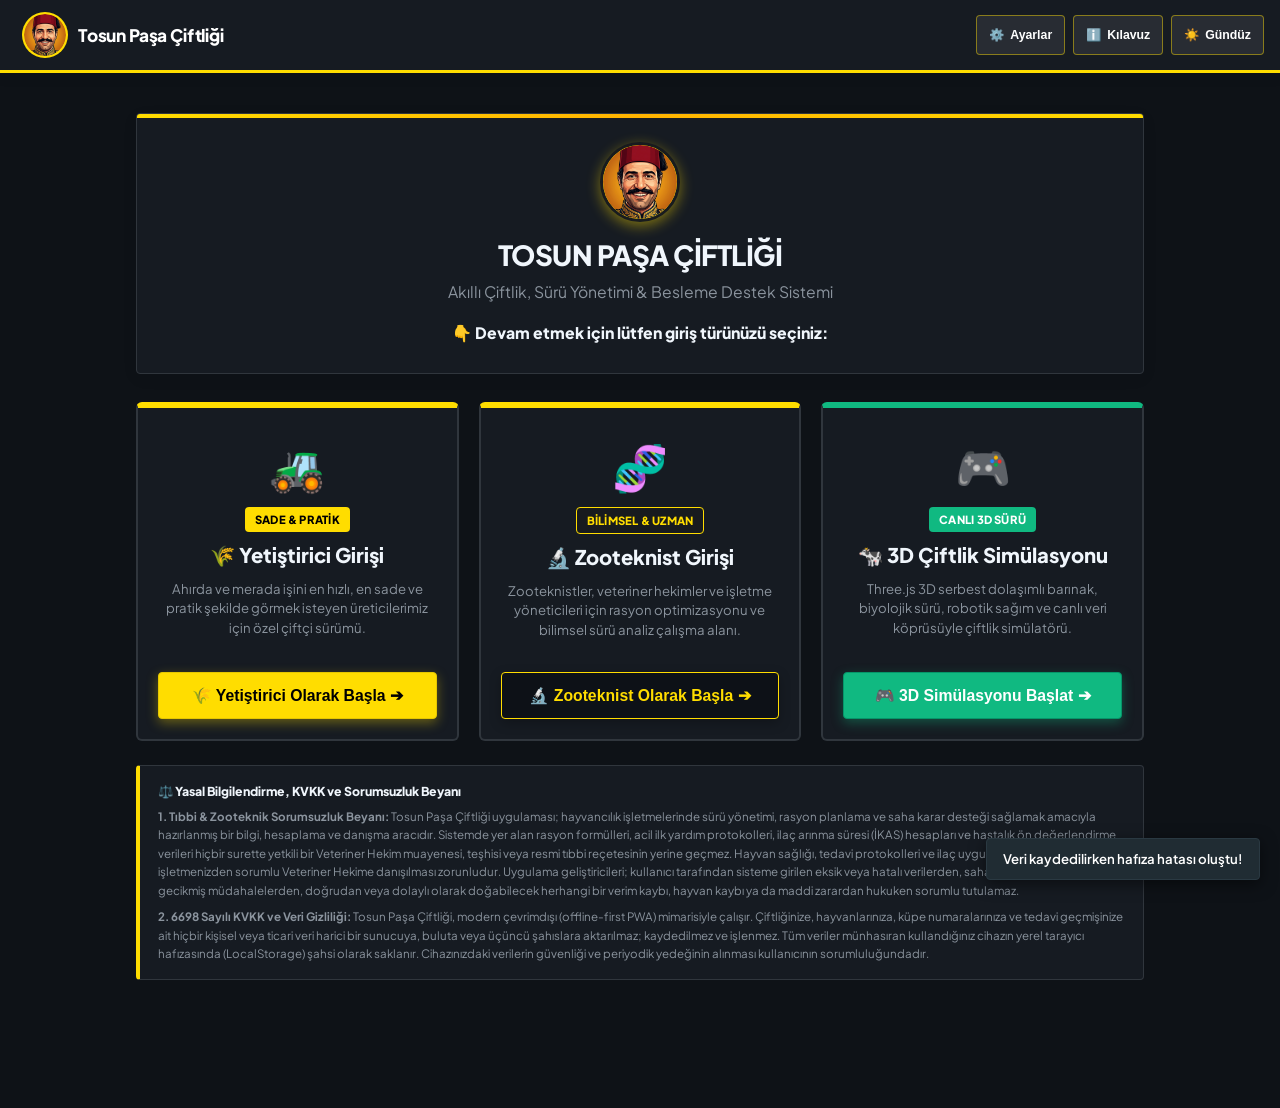
==== index.html @ 9b0f4bf1 "feat(sim3d): update 3d bundle with right-click pan and cow behavior card (v2.3.4)" ====
<!DOCTYPE html>
<html lang="tr">
<head>
  <meta charset="UTF-8">
  <meta name="viewport" content="width=device-width, initial-scale=1.0, maximum-scale=1.0, user-scalable=no, viewport-fit=cover">
  <meta name="theme-color" content="#161b22">
  <meta name="mobile-web-app-capable" content="yes">
  <meta name="apple-mobile-web-app-capable" content="yes">
  <meta name="apple-mobile-web-app-status-bar-style" content="black-translucent">
  <meta name="apple-mobile-web-app-title" content="Tosun Paşa">
  <meta name="application-name" content="Tosun Paşa Çiftliği">
  <meta name="description" content="Tosun Paşa Çiftliği: Bütünleşik Çiftlik & Hayvancılık Yönetim Sistemi - Çevrimdışı Öncelikli PWA">
  
  <title>Tosun Paşa Çiftliği | Bütünleşik Hayvancılık Portalı</title>

  <!-- PWA Web App Manifest -->
  <link rel="manifest" href="manifest.json">
  <link rel="icon" type="image/png" href="icon-192.png">
  <link rel="shortcut icon" href="favicon.png">
  <link rel="apple-touch-icon" href="icon-192.png">

  <!-- Google Fonts & App Styles -->
  <link rel="preconnect" href="https://fonts.googleapis.com">
  <link rel="preconnect" href="https://fonts.gstatic.com" crossorigin>
  <link href="https://fonts.googleapis.com/css2?family=Plus+Jakarta+Sans:wght@400;500;600;700;800&display=swap" rel="stylesheet">
  <link rel="stylesheet" href="styles.css?v=2.3.4">
</head>
<body class="dark-mode">

  <!-- App Header -->
  <header class="app-header">
    <div class="header-brand" onclick="goToHome()" role="button" tabindex="0" title="Ana Sayfa (Giriş Portalı) - Tıklayarak Ana Sayfaya Dönün" aria-label="Tosun Paşa Çiftliği - Ana Sayfaya Dön" onkeydown="if(event.key==='Enter'||event.key===' ') goToHome()">
      <div class="header-avatar">
        <img src="tosun-pasa-logo.png" alt="Tosun Paşa Logosu" width="38" height="38" loading="lazy" decoding="async">
      </div>
      <div class="header-titles">
        <h1>Tosun Paşa Çiftliği</h1>
      </div>
    </div>

    <div class="header-actions">
      <!-- Current Active Role Indicator -->
      <div id="header-role-indicator" style="display: none; align-items: center; gap: 6px;">
        <span id="role-pill-badge" class="badge" style="background: var(--primary); color: #000000; font-weight: 800; padding: 4px 8px; font-size: 0.78rem; border-radius: 4px;">
          🔬 Zooteknist
        </span>
      </div>

      <!-- Ayarlar Dropdown Menüsü (Tazele, Veri Merkezi, Yükle) -->
      <div class="settings-dropdown-wrap">
        <button type="button" id="btn-settings-toggle" class="btn-header" onclick="toggleSettingsMenu(event)" title="Ayarlar ve Araçlar Menüsü" aria-haspopup="true" aria-expanded="false">
          ⚙️ <span class="btn-label">Ayarlar</span>
        </button>
        <div id="settings-dropdown-menu" class="settings-dropdown-menu" style="display: none;">
          <div class="settings-dropdown-header">⚙️ Sistem & Veri Araçları</div>
          <button type="button" class="settings-item" onclick="forceAppUpdate(); closeSettingsMenu();" title="Yeni Sürümü Yükle ve Önbelleği Temizle">
            <span class="settings-item-icon">🔄</span>
            <div class="settings-item-text">
              <div class="settings-item-title">Sürümü Tazele</div>
              <div class="settings-item-desc">Önbelleği temizler, son sürümü yükler</div>
            </div>
          </button>
          <button type="button" class="settings-item" onclick="openModal('modal-data-center'); closeSettingsMenu();" title="Merkezi Çiftlik Veri İstasyonu">
            <span class="settings-item-icon">💾</span>
            <div class="settings-item-text">
              <div class="settings-item-title">Veri Merkezi (Yedek)</div>
              <div class="settings-item-desc">JSON/Excel tam çiftlik yedeği al veya yükle</div>
            </div>
          </button>
          <button type="button" id="btn-pwa-install" class="settings-item" onclick="installPWA(); closeSettingsMenu();" title="Uygulamayı Cihazınıza Yükleyin (PWA)">
            <span class="settings-item-icon">📲</span>
            <div class="settings-item-text">
              <div class="settings-item-title">Telefona Yükle (PWA)</div>
              <div class="settings-item-desc">Ana ekrana uygulama olarak kur</div>
            </div>
          </button>
        </div>
      </div>
      <button type="button" class="btn-header" onclick="openModal('modal-help-guide')">
        ℹ️ <span class="btn-label">Kılavuz</span>
      </button>
      <button type="button" id="btn-theme-toggle" class="btn-header" onclick="toggleDarkMode()">
        ☀️ <span class="btn-label">Gündüz</span>
      </button>
    </div>
  </header>

  <!-- Offline Status Alert Banner -->
  <div id="offline-banner" class="offline-banner">
    📡 Çevrimdışı Mod Aktif • İnternet olmadan tüm çiftlik hesaplama ve kayıt sistemleri %100 çalışmaktadır.
  </div>

  <!-- Master Navigation Tabs (Zooteknist Modunda Görünür) -->
  <nav id="zooteknist-tabs-bar" class="master-tabs-container" style="display:none;">
    <div class="master-tabs">
      <button type="button" class="tab-btn active" data-tab="tab-home" onclick="switchMasterTab('tab-home')">
        🏠 Zooteknist Paneli
      </button>
      <button type="button" class="tab-btn" data-tab="tab-doctor" onclick="switchMasterTab('tab-doctor')">
        🩺 Sağlık Rehberi
      </button>
      <button type="button" class="tab-btn" data-tab="tab-ration" onclick="switchMasterTab('tab-ration')">
        🌾 Rasyon Rehberi
      </button>
      <button type="button" class="tab-btn" data-tab="tab-repro" onclick="switchMasterTab('tab-repro')">
        🍼 Üretim Rehberi
      </button>
      <button type="button" class="tab-btn" data-tab="tab-forage" onclick="switchMasterTab('tab-forage')">
        🌱 Yem Bitkileri
      </button>
      <button type="button" class="tab-btn" data-tab="tab-sim3d" onclick="switchMasterTab('tab-sim3d')">
        🎮 3D Çiftlik
      </button>
    </div>
  </nav>

  <!-- Main Content Area -->
  <main class="main-content">

    <!-- =======================================================================
         YENİ ANA SAYFA: GİRİŞ PORTALI (ZOOTEKNİST vs YETİŞTİRİCİ)
         ======================================================================= -->
    <section id="portal-landing" class="portal-landing-wrap">
      
      <!-- Brand Hero Box -->
      <div class="portal-brand-hero">
        <div class="portal-logo-bubble">
          <img src="tosun-pasa-logo.png" alt="Tosun Paşa Logosu" width="68" height="68">
        </div>
        <h1 class="portal-title">TOSUN PAŞA ÇİFTLİĞİ</h1>
        <p class="portal-subtitle">Akıllı Çiftlik, Sürü Yönetimi & Besleme Destek Sistemi</p>

        <div style="margin-top: 18px; font-weight: 800; color: var(--text); font-size: 1.05rem;">
          👇 Devam etmek için lütfen giriş türünüzü seçiniz:
        </div>
      </div>

      <!-- Two Main Entry Cards -->
      <div class="portal-cards-grid">
        
        <!-- 1. YETİŞTİRİCİ GİRİŞİ -->
        <div class="portal-card portal-card-yetistirici" onclick="setAppMode('yetistirici')" role="button" tabindex="0" onkeydown="if(event.key==='Enter'||event.key===' ') setAppMode('yetistirici')">
          <div class="portal-card-header">
            <span class="portal-card-icon">🚜</span>
            <div style="margin-bottom: 8px;">
              <span class="badge" style="background:#ffdd00; color:#000000; font-weight:800; padding:4px 10px; border-radius:4px; font-size:0.75rem;">SADE & PRATİK</span>
            </div>
            <h2 class="portal-card-title">🌾 Yetiştirici Girişi</h2>
            <p class="portal-card-desc">Ahırda ve merada işini en hızlı, en sade ve pratik şekilde görmek isteyen üreticilerimiz için özel çiftçi sürümü.</p>
          </div>

          <button type="button" class="portal-btn-yetistirici" onclick="event.stopPropagation(); setAppMode('yetistirici')">
            🌾 Yetiştirici Olarak Başla ➔
          </button>
        </div>

        <!-- 2. ZOOTEKNİST GİRİŞİ -->
        <div class="portal-card portal-card-zooteknist" onclick="setAppMode('zooteknist')" role="button" tabindex="0" onkeydown="if(event.key==='Enter'||event.key===' ') setAppMode('zooteknist')">
          <div class="portal-card-header">
            <span class="portal-card-icon">🧬</span>
            <div style="margin-bottom: 8px;">
              <span class="badge" style="background:#181b1e; color:#ffdd00; border:1px solid #ffdd00; font-weight:800; padding:4px 10px; border-radius:4px; font-size:0.75rem;">BİLİMSEL & UZMAN</span>
            </div>
            <h2 class="portal-card-title">🔬 Zooteknist Girişi</h2>
            <p class="portal-card-desc">Zooteknistler, veteriner hekimler ve işletme yöneticileri için rasyon optimizasyonu ve bilimsel sürü analiz çalışma alanı.</p>
          </div>

          <button type="button" class="portal-btn-zooteknist" onclick="event.stopPropagation(); setAppMode('zooteknist')">
            🔬 Zooteknist Olarak Başla ➔
          </button>
        </div>

        <!-- 3. 3D ÇİFTLİK SİMÜLATÖRÜ GİRİŞİ -->
        <div class="portal-card portal-card-sim3d" onclick="launchSim3DFromPortal()" role="button" tabindex="0" onkeydown="if(event.key==='Enter'||event.key===' ') launchSim3DFromPortal()">
          <div class="portal-card-header">
            <span class="portal-card-icon">🎮</span>
            <div style="margin-bottom: 8px;">
              <span class="badge" style="background:#10b981; color:#ffffff; font-weight:800; padding:4px 10px; border-radius:4px; font-size:0.75rem;">CANLI 3D SÜRÜ</span>
            </div>
            <h2 class="portal-card-title">🐄 3D Çiftlik Simülasyonu</h2>
            <p class="portal-card-desc">Three.js 3D serbest dolaşımlı barınak, biyolojik sürü, robotik sağım ve canlı veri köprüsüyle çiftlik simülatörü.</p>
          </div>

          <button type="button" class="portal-btn-sim3d" onclick="event.stopPropagation(); launchSim3DFromPortal()">
            🎮 3D Simülasyonu Başlat ➔
          </button>
        </div>

      </div>

      <!-- Yasal Bilgilendirme, KVKK & Sorumsuzluk Beyanı -->
      <div class="portal-legal-disclaimer">
        <div class="portal-legal-title">
          ⚖️ Yasal Bilgilendirme, KVKK ve Sorumsuzluk Beyanı
        </div>
        <p style="margin: 0 0 8px 0;">
          <strong>1. Tıbbi & Zooteknik Sorumsuzluk Beyanı:</strong> Tosun Paşa Çiftliği uygulaması; hayvancılık işletmelerinde sürü yönetimi, rasyon planlama ve saha karar desteği sağlamak amacıyla hazırlanmış bir bilgi, hesaplama ve danışma aracıdır. Sistemde yer alan rasyon formülleri, acil ilk yardım protokolleri, ilaç arınma süresi (İKAS) hesapları ve hastalık ön değerlendirme verileri hiçbir surette yetkili bir Veteriner Hekim muayenesi, teşhisi veya resmi tıbbi reçetesinin yerine geçmez. Hayvan sağlığı, tedavi protokolleri ve ilaç uygulamalarında işletmenizden sorumlu Veteriner Hekime danışılması zorunludur. Uygulama geliştiricileri; kullanıcı tarafından sisteme girilen eksik veya hatalı verilerden, sahada yapılan yanlış veya gecikmiş müdahalelerden, doğrudan veya dolaylı olarak doğabilecek herhangi bir verim kaybı, hayvan kaybı ya da maddi zarardan hukuken sorumlu tutulamaz.
        </p>
        <p style="margin: 0;">
          <strong>2. 6698 Sayılı KVKK ve Veri Gizliliği:</strong> Tosun Paşa Çiftliği, modern çevrimdışı (offline-first PWA) mimarisiyle çalışır. Çiftliğinize, hayvanlarınıza, küpe numaralarınıza ve tedavi geçmişinize ait hiçbir kişisel veya ticari veri harici bir sunucuya, buluta veya üçüncü şahıslara aktarılmaz; kaydedilmez ve işlenmez. Tüm veriler münhasıran kullandığınız cihazın yerel tarayıcı hafızasında (LocalStorage) şahsi olarak saklanır. Cihazınızdaki verilerin güvenliği ve periyodik yedeğinin alınması kullanıcının sorumluluğundadır.
        </p>
      </div>

    </section>

    <!-- =======================================================================
         YETİŞTİRİCİ SADE SÜRÜMÜ (#yetistirici-app)
         ======================================================================= -->
    <section id="yetistirici-app" style="display:none; padding-bottom: 40px;">

      <!-- Yetiştirici Navigasyon Çubuğu -->
      <div class="yet-nav-container">
        <div class="yet-nav">
          <button type="button" class="yet-tab-btn active" data-yettab="yet-view-home" onclick="switchYetTab('yet-view-home')">
            🏠 Çiftliğim
          </button>
          <button type="button" class="yet-tab-btn" data-yettab="yet-view-herd" onclick="switchYetTab('yet-view-herd')">
            🐮 Küpelerim
          </button>
          <button type="button" class="yet-tab-btn" data-yettab="yet-view-health" onclick="switchYetTab('yet-view-health')">
            🚨 Sağlık & İlaç Kilidi
          </button>
          <button type="button" class="yet-tab-btn" data-yettab="yet-view-feed" onclick="switchYetTab('yet-view-feed')">
            🌾 Kendi Yemini Hazırla
          </button>
          <button type="button" class="yet-tab-btn" data-yettab="yet-view-repro" onclick="switchYetTab('yet-view-repro')">
            🍼 Buzağı Takvimi
          </button>
          <button type="button" class="yet-tab-btn" data-yettab="yet-view-sim3d" onclick="switchYetTab('yet-view-sim3d')">
            🎮 3D Çiftlik
          </button>
        </div>
      </div>

      <!-- 1. Yetiştirici Ana Sayfa: Çiftliğim -->
      <div id="yet-view-home" class="yet-section active" style="padding: 16px 12px; max-width: 1040px; margin: 0 auto;">
        
        <!-- Canlı İKAS Alarm Banner (Varsa çıkar) -->
        <div id="yet-live-ikas-alert" style="display:none;" class="yet-big-alert-danger" onclick="switchYetTab('yet-view-health')">
          <span style="font-size: 2rem;">🚨</span>
          <div>
            <div style="font-size: 1.05rem; font-weight: 800;">DİKKAT! AHIRINDA İLAÇLI SÜT KİLİDİ VAR!</div>
            <div id="yet-live-ikas-desc" style="font-size: 0.88rem; opacity: 0.95;">İğneli ineğin sütünü sakın tanka dökme, mandıra ceza yazar! Ayrıntı için dokunun.</div>
          </div>
        </div>

        <!-- Büyük Durum Sayarları (KPI) -->
        <div class="grid-3" style="margin-bottom: 16px;">
          <div class="card" style="text-align: center; padding: 14px; border-left: 4px solid var(--primary);">
            <div style="font-size: 0.85rem; font-weight: 700; color: var(--text-muted);">🐮 Toplam Hayvanım</div>
            <div id="yet-stat-total" style="font-size: 2rem; font-weight: 800; color: var(--text); margin: 4px 0;">0</div>
            <div id="yet-stat-breakdown" style="font-size: 0.78rem; color: var(--text-muted);">0 İnek • 0 Tosun • 0 Buzağı</div>
          </div>
          <div class="card" style="text-align: center; padding: 14px; border-left: 4px solid #28a745;">
            <div style="font-size: 0.85rem; font-weight: 700; color: var(--text-muted);">🥛 Sağılan İnek Sayım</div>
            <div id="yet-stat-milking" style="font-size: 2rem; font-weight: 800; color: #28a745; margin: 4px 0;">0</div>
            <div id="yet-stat-estmilk" style="font-size: 0.78rem; color: var(--text-muted);">Tahmini Günlük: 0 Litre</div>
          </div>
          <div class="card" style="text-align: center; padding: 14px; border-left: 4px solid var(--danger);">
            <div style="font-size: 0.85rem; font-weight: 700; color: var(--text-muted);">⏱️ İlaçlı (Kilitli) Hayvan</div>
            <div id="yet-stat-locked" style="font-size: 2rem; font-weight: 800; color: var(--danger); margin: 4px 0;">0</div>
            <div style="font-size: 0.78rem; color: var(--text-muted);">Sütü/Eti Arınma Sürecinde</div>
          </div>
        </div>

        <!-- 4 Büyük Eylem Kartı -->
        <h4 style="margin: 0 0 10px 0; font-size: 1.05rem; font-weight: 800; color: var(--text);">
          ⚡ Hızlı İşlemler:
        </h4>
        <div class="grid-2" style="margin-bottom: 20px;">
          <div class="yet-action-card" onclick="openModal('modal-new-cow')">
            <span class="yet-action-icon">➕</span>
            <div>
              <div class="yet-action-title">Yeni Hayvan / Küpe Ekle</div>
              <div class="yet-action-desc">Yeni buzağı doğduğunda veya pazardan hayvan aldığında kaydet.</div>
            </div>
          </div>
          <div class="yet-action-card" onclick="openModal('modal-new-doc-rec')">
            <span class="yet-action-icon">💉</span>
            <div>
              <div class="yet-action-title">Yeni İğne / İlaç Kilidi Başlat</div>
              <div class="yet-action-desc">İğne vurduğun hayvanı gir; sütün tanka döküleceği saati sayaç saysın.</div>
            </div>
          </div>
          <div class="yet-action-card" onclick="switchYetTab('yet-view-feed')">
            <span class="yet-action-icon">🌾</span>
            <div>
              <div class="yet-action-title">Kendi Yemini Hazırla</div>
              <div class="yet-action-desc">İnek başı veya mikser vagonuna kaçar kilo saman, silaj, arpa atacağını gör.</div>
            </div>
          </div>
          <div class="yet-action-card" onclick="switchYetTab('yet-view-repro')">
            <span class="yet-action-icon">🍼</span>
            <div>
              <div class="yet-action-title">Tohumlama & Buzağı Takvimi</div>
              <div class="yet-action-desc">Tohum gününü yaz; ultrason, kuruya alma ve doğum gününü öğren.</div>
            </div>
          </div>
        </div>

        <!-- Yaklaşan Doğumlar & Kuruya Almalar -->
        <div class="card">
          <div class="card-header">
            <span class="card-title">📅 Yaklaşan Doğumlar & Dinlendirilecek (Kuruya Alınacak) İnekler</span>
          </div>
          <div id="yet-upcoming-alerts" style="padding: 10px 0;">
            <!-- Populated dynamically -->
          </div>
        </div>

      </div>

      <!-- 2. Yetiştirici: Küpelerim (Hayvan Defteri) -->
      <div id="yet-view-herd" class="yet-section" style="padding: 16px 12px; max-width: 1040px; margin: 0 auto;">
        <div style="display: flex; justify-content: space-between; align-items: center; flex-wrap: wrap; gap: 8px; margin-bottom: 12px;">
          <div>
            <h3 style="margin: 0; font-size: 1.25rem; font-weight: 800; color: var(--text);">🐮 Küpelerim & Hayvan Defterim</h3>
            <p style="margin: 2px 0 0 0; font-size: 0.85rem; color: var(--text-muted);">Çiftliğindeki tüm hayvanların listesi ve geçmişi.</p>
          </div>
          <button type="button" class="btn btn-primary" onclick="openModal('modal-new-cow')" style="font-weight: 800;">
            ➕ Yeni Hayvan Ekle
          </button>
        </div>

        <!-- Arama Kutusu -->
        <div style="position: relative; margin-bottom: 14px;">
          <span style="position: absolute; left: 12px; top: 50%; transform: translateY(-50%); font-size: 1.1rem; color: var(--text-muted); pointer-events: none;">🔍</span>
          <input type="text" id="yet-search-cow" placeholder="Küpe no veya inek adı yaz (Örn: 4567, Kınalı, Sarıkız)..." style="padding-left: 38px; min-height: 42px; font-size: 0.95rem; border-radius: 4px;" oninput="filterYetCows()">
        </div>

        <!-- Hayvan Kartları Konteyneri -->
        <div id="yet-cows-list" class="grid-2">
          <!-- Populated dynamically -->
        </div>
      </div>

      <!-- 3. Yetiştirici: Sağlık & İlaç Kilidi -->
      <div id="yet-view-health" class="yet-section" style="padding: 16px 12px; max-width: 1040px; margin: 0 auto;">
        <div style="display: flex; justify-content: space-between; align-items: center; flex-wrap: wrap; gap: 8px; margin-bottom: 12px;">
          <div>
            <h3 style="margin: 0; font-size: 1.25rem; font-weight: 800; color: var(--text);">⏱️ İlaçlı Süt & Et Kilidi (İKAS Sayacı)</h3>
            <p style="margin: 2px 0 0 0; font-size: 0.85rem; color: var(--text-muted);">İlaç vurulmuş hayvanların geri sayım saatleri. Süre dolmadan sütü tanka dökmeyiniz.</p>
          </div>
          <button type="button" class="btn btn-danger" onclick="openModal('modal-new-doc-rec')" style="font-weight: 800;">
            ➕ Yeni İlaç / İğne Kaydet
          </button>
        </div>

        <!-- Canlı İKAS Kartları -->
        <div id="yet-ikas-cards-container" class="grid-2" style="margin-bottom: 24px;">
          <!-- Populated dynamically -->
        </div>

        <!-- 15 Acil İlk Yardım Protokolü -->
        <div class="card" style="margin-top: 18px;">
          <div class="card-header">
            <div>
              <span class="card-title">🚨 Acil İlk Yardım Altın Protokolleri</span>
              <p class="card-desc" style="margin: 4px 0 0 0;">Veteriner hekim gelene kadar hayvanınızı hayatta tutacak 15 acil müdahale rehberi.</p>
            </div>
            <span class="badge badge-danger">15 Protokol</span>
          </div>

          <!-- Protokol Arama Barı -->
          <div style="position: relative; margin: 10px 0 14px 0;">
            <span style="position: absolute; left: 12px; top: 50%; transform: translateY(-50%); font-size: 1rem; color: var(--text-muted); pointer-events: none;">🔍</span>
            <input type="text" id="yet-firstaid-search" placeholder="Hastalık veya belirti ara (Örn: şişme, doğum felci, kuzu, kanama, zehirlenme)..." style="padding-left: 36px; min-height: 40px; border-radius: 4px;" oninput="filterYetFirstAid()">
          </div>

          <div id="yet-firstaid-list" class="grid-2">
            <!-- Populated dynamically with 15 protocols -->
          </div>
        </div>
      </div>

      <!-- 4. Yetiştirici: Kendi Yemini Hazırla -->
      <div id="yet-view-feed" class="yet-section" style="padding: 16px 12px; max-width: 1040px; margin: 0 auto;">
        <div class="card">
          <div class="card-header">
            <div>
              <span class="card-title">🌾 Kendi Yemini Hazırla</span>
              <p class="card-desc" style="margin: 4px 0 0 0;">Karmaşık formüller yok! Hayvanını ve ambarındaki yemleri seç; inek başı ve karma vagonuna kaçar kilo atacağını hemen öğren.</p>
            </div>
            <span class="badge badge-warning">Pratik Dağıtım</span>
          </div>

          <div class="form-grid" style="margin-top: 12px;">
            <div class="form-group">
              <label for="yet-feed-animal" style="font-weight: 800;">1. Adım: Hangi Hayvanı Yemleyeceksin?</label>
              <select id="yet-feed-animal" style="min-height: 42px; font-weight: 700;">
                <option value="sut_20">🥛 Süt İneği (Günde 18-22 Litre Süt Veren)</option>
                <option value="sut_30" selected>🥛 Süt İneği (Günde 28-32 Litre Yüksek Süt Veren)</option>
                <option value="kuru_donem">🛑 Kuru Dönem İnek (Doğuma 2 Ay Kalmış, Sağılmayan)</option>
                <option value="besi_380">🐂 Besi Danası / Tosun (350 - 450 kg Canlı Ağırlık)</option>
                <option value="besi_480">🐂 Besi Danası / Bitiriş (480 - 600 kg Ağır Besi)</option>
              </select>
            </div>
            <div class="form-group">
              <label for="yet-feed-cow-count" style="font-weight: 800;">2. Adım: Ahırında Bu Grupta Kaç Hayvan Var?</label>
              <input type="number" id="yet-feed-cow-count" value="10" min="1" max="1000" style="min-height: 42px; font-weight: 800; font-size: 1.05rem;">
            </div>
          </div>

          <!-- 3. Adım: Yem Seçim Paneli (Yapılandırılmış & Orantılı Kart) -->
          <div class="yet-feed-step3-card">
            <!-- Başlık ve Seçim Sayacı -->
            <div class="yet-feed-step3-header">
              <div class="yet-feed-step3-title-wrap">
                <span class="yet-feed-step-badge">3. ADIM</span>
                <div>
                  <h4 class="yet-feed-step-title">Ambarınızdaki Yemleri ve Fabrika Yemlerini İşaretleyin</h4>
                  <p class="yet-feed-step-desc">
                    Elinizdeki kaba yemleri (yonca, silaj, saman) ve fabrikanızdan aldığınız yemleri seçin. Sistem otomatik dengeli rasyon kuracaktır.
                  </p>
                </div>
              </div>
              <div class="yet-feed-header-badges">
                <span id="yet-feed-selected-count" class="badge yet-badge-counter">0 Yem Seçildi</span>
              </div>
            </div>

            <!-- Hızlı Arama & Örnek Karma Butonları -->
            <div class="yet-feed-toolbar">
              <div class="yet-feed-search-box">
                <span class="yet-search-icon">🔍</span>
                <input 
                  type="text" 
                  id="yet-feed-search" 
                  placeholder="Yem ara... (Örn: yonca, arpa, mısır, süt yemi, küspe, saman, akıllı yem)" 
                  oninput="filterYetistiriciFeeds()"
                  aria-label="Yem ara"
                >
                <button type="button" id="yet-feed-search-clear" class="yet-search-clear" onclick="clearYetistiriciSearch()" title="Aramayı Temizle" style="display:none;">✕</button>
              </div>
              
              <div class="yet-feed-quick-actions">
                <button type="button" class="btn btn-secondary btn-sm yet-quick-btn" onclick="quickSelectYetistiriciSample('sut')" title="Yonca, Silaj, Saman, Arpa ve Süt Yemi">
                  🥛 Örnek Süt Karması
                </button>
                <button type="button" class="btn btn-secondary btn-sm yet-quick-btn" onclick="quickSelectYetistiriciSample('besi')" title="Saman, Mısır, Arpa ve Besi Yemi">
                  🐂 Örnek Besi Karması
                </button>
                <button type="button" class="btn btn-secondary btn-sm yet-quick-btn" onclick="clearYetistiriciFeeds()" title="Tüm Seçimleri Temizle">
                  🧹 Temizle
                </button>
              </div>
            </div>

            <!-- Kategori Filtre Butonları -->
            <div class="yet-feed-cat-bar" role="tablist">
              <button type="button" class="yet-cat-btn active" data-yetcat="all" onclick="setYetistiriciFeedCategory('all')">Tümü (83)</button>
              <button type="button" class="yet-cat-btn" data-yetcat="kaba" onclick="setYetistiriciFeedCategory('kaba')">🌾 Kaba Yemler & Silaj</button>
              <button type="button" class="yet-cat-btn" data-yetcat="kesif" onclick="setYetistiriciFeedCategory('kesif')">🌽 Dane & Kırmalar</button>
              <button type="button" class="yet-cat-btn" data-yetcat="sanayi" onclick="setYetistiriciFeedCategory('sanayi')">🏭 Küspeler & Yan Ürünler</button>
              <button type="button" class="yet-cat-btn" data-yetcat="karma" onclick="setYetistiriciFeedCategory('karma')">⭐ Fabrika & Akıllı Yemler</button>
              <button type="button" class="yet-cat-btn" data-yetcat="mineral" onclick="setYetistiriciFeedCategory('mineral')">🧂 Mineraller & Tuz</button>
            </div>

            <!-- Yem Kartları Grid Konteyneri -->
            <div id="yet-feed-checkboxes" class="yet-feed-grid">
              <!-- Feeds populated dynamically -->
            </div>

            <!-- Canlı Seçim ve Rumen Dengesi Durum Çubuğu -->
            <div id="yet-feed-summary-bar" class="yet-feed-summary-bar">
              <div id="yet-feed-summary-stats" class="yet-feed-summary-stats">
                <span id="yet-feed-kaba-stat">🌾 Kaba: 0</span>
                <span class="yet-stat-sep">•</span>
                <span id="yet-feed-kesif-stat">🌽 Kesif/Fabrika: 0</span>
                <span class="yet-stat-sep">•</span>
                <span id="yet-feed-mineral-stat">🧂 Mineral: 0</span>
              </div>
              <div id="yet-feed-summary-tip" class="yet-feed-summary-tip">
                💡 En az 1 kaba yem (yonca/silaj) ve 1 fabrika/dane yemi seçmeniz önerilir.
              </div>
            </div>
          </div>

          <button type="button" class="btn btn-primary btn-block btn-lg" onclick="solveYetistiriciFeed()" style="margin-top: 16px; font-weight: 800; font-size: 1.05rem;">
            🌾 Kaçar Kilo Yem Vereceğimi Hesapla ➔
          </button>

          <!-- Sonuç Kutusu -->
          <div id="yet-feed-result-wrap" style="display: none; margin-top: 20px;">
            <!-- Populated dynamically -->
          </div>

        </div>
      </div>

      <!-- 5. Yetiştirici: Buzağı Takvimi -->
      <div id="yet-view-repro" class="yet-section" style="padding: 16px 12px; max-width: 1040px; margin: 0 auto;">
        <div class="card">
          <div class="card-header">
            <div>
              <span class="card-title">🍼 Buzağı & Doğum Takvimi</span>
              <p class="card-desc" style="margin: 4px 0 0 0;">İneğe tohum atıldığı tarihi yaz; ultrason, memeyi dinlendirme (kuruya alma), buzağı ishal aşısı ve doğum gününü tek ekranda öğren.</p>
            </div>
            <span class="badge badge-primary">Otomatik Gün Sayacı</span>
          </div>

          <div class="form-grid" style="margin-top: 12px;">
            <div class="form-group">
              <label for="yet-repro-tag" style="font-weight: 800;">İneğin Küpe No veya Adı:</label>
              <input type="text" id="yet-repro-tag" placeholder="Örn: 4567 / Kınalı" style="min-height: 42px;">
            </div>
            <div class="form-group">
              <label for="yet-repro-date" style="font-weight: 800;">Veterinerin Tohum Attığı Tarih:</label>
              <input type="date" id="yet-repro-date" style="min-height: 42px;">
            </div>
          </div>

          <button type="button" class="btn btn-primary btn-block" onclick="calcYetistiriciRepro()" style="font-weight: 800; padding: 10px;">
            📅 Takvimi Hesapla & Kaydet
          </button>

          <!-- Sonuç Takvim Kartları -->
          <div id="yet-repro-result-wrap" style="display: none; margin-top: 20px;">
            <h4 style="margin: 0 0 10px 0; font-weight: 800; color: var(--text);">Kritik Günler & Yapılacaklar:</h4>
            <div class="grid-2">
              <div class="card" style="border-left: 5px solid #0288d1; padding: 14px;">
                <div style="font-size: 0.8rem; font-weight: 800; color: #0288d1;">1. ADIM: 35. GÜN</div>
                <div id="yet-date-35" style="font-size: 1.15rem; font-weight: 800; color: var(--text); margin: 4px 0;">--.--.----</div>
                <div style="font-size: 0.85rem; color: var(--text);">🔍 <strong>Ultrason Muayenesi:</strong> Veteriner hekimi çağır, inek gebe kalmış mı baktır; boşuna 9 ay bekleme.</div>
              </div>
              <div class="card" style="border-left: 5px solid var(--warning); padding: 14px;">
                <div style="font-size: 0.8rem; font-weight: 800; color: #856404;">2. ADIM: 220. GÜN</div>
                <div id="yet-date-220" style="font-size: 1.15rem; font-weight: 800; color: var(--text); margin: 4px 0;">--.--.----</div>
                <div style="font-size: 0.85rem; color: var(--text);">🛑 <strong>Kuruya Alma (Sağımı Kesme):</strong> İneğin memesini sağmayı bırak; anne dinlensin, buzağı son iki ayda iki kat büyüsün.</div>
              </div>
              <div class="card" style="border-left: 5px solid #28a745; padding: 14px;">
                <div style="font-size: 0.8rem; font-weight: 800; color: #28a745;">3. ADIM: 250. GÜN</div>
                <div id="yet-date-250" style="font-size: 1.15rem; font-weight: 800; color: var(--text); margin: 4px 0;">--.--.----</div>
                <div style="font-size: 0.85rem; color: var(--text);">💉 <strong>Anne Aşısı (Buzağı İshal Aşısı):</strong> Anneye aşı yaptır ki doğacak yavru ilk ağız sütünden bağışıklık alsın, ishalden ölmesin.</div>
              </div>
              <div class="card" style="border-left: 5px solid var(--danger); padding: 14px;">
                <div style="font-size: 0.8rem; font-weight: 800; color: var(--danger);">4. ADIM: 280. GÜN</div>
                <div id="yet-date-280" style="font-size: 1.15rem; font-weight: 800; color: var(--text); margin: 4px 0;">--.--.----</div>
                <div style="font-size: 0.85rem; color: var(--text);">🎯 <strong>Doğum Günü (Tahmini):</strong> İneği temiz, bol samanlı doğum bölmesine al. Gözün üzerinde olsun!</div>
              </div>
            </div>
          </div>

        </div>
      </div>

      <!-- 6. Yetiştirici 3D Çiftlik Simülasyonu -->
      <div id="yet-view-sim3d" class="yet-section" style="padding: 16px 12px; max-width: 1200px; margin: 0 auto; display:none;">
        <div class="card" style="padding: 12px 16px; margin-bottom: 12px; border-left: 5px solid #10b981;">
          <div style="display:flex; justify-content:space-between; align-items:center; flex-wrap:wrap; gap:10px;">
            <div style="display:flex; align-items:center; gap:10px;">
              <span style="font-size:1.8rem;">🐄</span>
              <div>
                <h3 style="margin:0; font-size:1.15rem; font-weight:800; color:var(--text);">3D Süt Çiftliği & Sürü Simülatörü</h3>
                <p style="margin:0; font-size:0.80rem; color:var(--text-muted);">Three.js 3D Barınak, Otomatik Sağım ve Biyolojik Sürü Dünyası</p>
              </div>
            </div>
            <div style="display:flex; gap:8px; flex-wrap:wrap;">
              <button type="button" class="btn btn-secondary" onclick="reloadSim3dIframe('yet-sim3d-iframe')" style="padding:6px 12px; font-size:0.82rem;">
                🔄 Yenile
              </button>
              <button type="button" class="btn btn-secondary" onclick="toggleSim3dFullscreen('yet-sim3d-iframe')" style="padding:6px 12px; font-size:0.82rem;">
                ⛶ Tam Ekran
              </button>
              <a href="./sim3d/index.html" target="_blank" rel="noopener noreferrer" class="btn btn-primary" style="padding:6px 12px; font-size:0.82rem; text-decoration:none; background:#10b981; color:#ffffff; border-color:#059669;">
                ↗️ Ayrı Sekmede Aç
              </a>
            </div>
          </div>
        </div>

        <!-- Canlı Veri Köprüsü Göstergesi (Yetiştirici & Zooteknist) -->
        <div class="sim3d-sync-banner" style="display:flex; justify-content:space-between; align-items:center; background: rgba(16, 185, 129, 0.12); border: 1px solid rgba(16, 185, 129, 0.35); border-radius: 4px; padding: 8px 12px; margin-bottom: 10px; font-size: 0.84rem; flex-wrap: wrap; gap: 8px;">
          <div style="display:flex; align-items:center; gap:8px;">
            <span style="font-size:1.15rem;">🔗</span>
            <div>
              <strong style="color:#10b981;">Canlı Çiftlik Veri Köprüsü:</strong>
              <span id="yet-sim3d-sync-info" style="color:var(--text); margin-left:4px;">Yetiştirici ve Zooteknist kayıtları 3D simülasyona aktarıldı.</span>
            </div>
          </div>
          <button type="button" class="btn btn-sm" onclick="syncDataTo3DSimulation(true)" style="background:#10b981; color:#ffffff; border:none; padding:4px 10px; font-size:0.78rem; font-weight:700; border-radius:4px; cursor:pointer;">
            ⚡ Verileri Şimdi Eşitle
          </button>
        </div>

        <div class="sim3d-wrapper">
          <iframe id="yet-sim3d-iframe" class="sim3d-iframe" title="Dairy Farm 3D - Yetiştirici" allow="fullscreen" loading="lazy"></iframe>
        </div>

        <div class="sim3d-shortcuts-bar">
          <span>🎮 <strong>Hızlı Kontroller:</strong></span>
          <span><span class="sim3d-kbd">W A S D</span> Gezinme</span>
          <span><span class="sim3d-kbd">Fare / Sürükle</span> Kamera Açısı</span>
          <span><span class="sim3d-kbd">Space</span> Duraklat</span>
          <span><span class="sim3d-kbd">F</span> Simülasyon Hızı</span>
          <span><span class="sim3d-kbd">1 - 5</span> Kamera Noktaları</span>
          <span><span class="sim3d-kbd">Tab</span> Sürü & Yönetim Paneli</span>
        </div>
      </div>

    </section>

    <!-- =======================================================================
         ZOOTEKNİST MODÜLLERİ (TAB-HOME ve DİĞER MASTER TABLAR)
         ======================================================================= -->
    <section id="tab-home" class="tab-panel">
      
      <!-- Zooteknist Profesyonel Çalışma Masası Başlığı -->
      <div class="card" style="border-left: 5px solid var(--primary); padding: 16px 20px; margin-bottom: 16px;">
        <div style="display:flex; justify-content:space-between; align-items:center; flex-wrap:wrap; gap:12px;">
          <div style="display:flex; align-items:center; gap:12px;">
            <div style="font-size:2rem; line-height:1;">🔬</div>
            <div>
              <h2 style="margin:0 0 4px 0; font-size:1.3rem; font-weight:800; color:var(--text);">Zooteknist & Veteriner Yönetim Paneli</h2>
              <p style="margin:0; font-size:0.86rem; color:var(--text-muted);">Sürü sağlığı, rasyon optimizasyonu, döl takibi ve saha veri analiz çalışma alanı.</p>
            </div>
          </div>
          <div style="display:flex; gap:8px; flex-wrap:wrap;">
            <button type="button" class="btn btn-secondary btn-sm" onclick="openModal('modal-data-center')">💾 Veri Merkezi / Yedek</button>
          </div>
        </div>
      </div>

      <!-- Live Farm Status Summary -->
      <div class="card-header" style="border-bottom:none; margin-bottom:8px; padding-bottom:0;">
        <span class="card-title">📊 Çiftlik Genel Durum & Canlı İstatistikler</span>
        <span style="font-size:0.8rem; color:var(--text-muted);">Cihaz Hafızasından Canlı</span>
      </div>
      <div id="hero-stats-container" class="farm-stats-grid lazy-defer lazy-reveal">
        <!-- Loaded dynamically by updateHeroDashboardStats() -->
      </div>

      <!-- Quick Emergency Bar -->
      <div class="hero-emergency-bar">
        <div class="emergency-bar-header">
          🚨 Acil Saha İlk Yardım Kısayolları (Hızlı Triyaj)
        </div>
        <div class="emergency-shortcuts">
          <button type="button" class="btn-emergency-shortcut" onclick="triggerEmergencyShortcut('timpani')">
            ⚡ İnek Şişti (Akut Timpani)
          </button>
          <button type="button" class="btn-emergency-shortcut" onclick="triggerEmergencyShortcut('asidoz')">
            ⚠️ Yem Çarpması (Rumen Asidozu)
          </button>
          <button type="button" class="btn-emergency-shortcut" onclick="triggerEmergencyShortcut('hipokalsemi')">
            💉 Yattı Kalkmıyor (Doğum Felci)
          </button>
          <button type="button" class="btn-emergency-shortcut" onclick="triggerEmergencyShortcut('mastitis')">
            🩸 Akut Meme İltihabı (Mastitis)
          </button>
          <button type="button" class="btn btn-secondary btn-sm" style="margin-left:auto;" onclick="jumpToDoctor('sub-doc-firstaid')">
            Tüm Acil Protokoller (15) ➔
          </button>
        </div>
      </div>

      <!-- 4 Master Modules Launch Cards -->
      <div class="card-header" style="border-bottom:none; margin-top:10px; margin-bottom:8px; padding-bottom:0;">
        <span class="card-title">🚀 Uzmanlık Modülleri & Saha Araçları</span>
        <span style="font-size:0.8rem; color:var(--text-muted);">4 Temel Modül</span>
      </div>

      <div class="hero-modules-grid lazy-defer lazy-reveal">
        
        <!-- Modül 1 Card -->
        <div class="hero-module-card" onclick="jumpToDoctor('sub-doc-diag')">
          <div>
            <div class="hero-module-header">
              <span class="mod-icon">🩺</span>
              <div>
                <h3>Sağlık Rehberi</h3>
                <span class="badge badge-danger">Saha Triyajı</span>
              </div>
            </div>
            <p class="hero-module-desc">
              Veteriner hekim sahaya ulaşana kadar acil ilk yardım, semptom bazlı ön teşhis karar ağacı ve canlı İKAS kilit sayacı.
            </p>
            <ul class="hero-module-features">
              <li>✅ Soru-cevaplı karar ağacı & olasılık skoru</li>
              <li>✅ 15 Acil ilk yardım altın protokolü & arama</li>
              <li>✅ Canlı İKAS süt & et arınma süresi kilidi</li>
              <li>✅ Sıvı sağaltımı & Brix kolostrum testi</li>
            </ul>
          </div>
          <button type="button" class="btn btn-primary btn-block btn-sm">
            Sağlık Rehberi'ni Aç ➔
          </button>
        </div>

        <!-- Modül 2 Card -->
        <div class="hero-module-card" style="border-top-color: var(--primary-light);" onclick="jumpToRation('sub-ration-optimizer')">
          <div>
            <div class="hero-module-header">
              <span class="mod-icon">🌾</span>
              <div>
                <h3>Rasyon Rehberi</h3>
                <span class="badge badge-success">LP Simplex Robotu</span>
              </div>
            </div>
            <p class="hero-module-desc">
              NASEM ve NRC 2021 standartlarında süt ve besi hayvanlarının ihtiyaçlarını en düşük maliyetle karşılayan bilimsel rasyon çözücüsü.
            </p>
            <ul class="hero-module-features">
              <li>✅ Doğrusal Programlama (Simplex) algoritması</li>
              <li>✅ 83 bilimsel yem ambarı & özel yem ekleme</li>
              <li>✅ TMR Mikser Vagon Kantarı & dara sıfırlama</li>
              <li>✅ Pearson Karesi ve Canlı Ağırlık (CAAG) hesabı</li>
            </ul>
          </div>
          <button type="button" class="btn btn-primary btn-block btn-sm">
            Rasyon Rehberi'ni Aç ➔
          </button>
        </div>

        <!-- Modül 3 Card -->
        <div class="hero-module-card" style="border-top-color: var(--warning);" onclick="jumpToRepro('sub-repro-ledger')">
          <div>
            <div class="hero-module-header">
              <span class="mod-icon">🍼</span>
              <div>
                <h3>Üretim Rehberi</h3>
                <span class="badge badge-warning">Biyolojik Takvimler</span>
              </div>
            </div>
            <p class="hero-module-desc">
              283 günlük büyükbaş ve 150 günlük küçükbaş reprodüktif döngülerini hatasız yönetin; aşı, kuruya alma ve doğum tarihlerini kaçırmayın.
            </p>
            <ul class="hero-module-features">
              <li>✅ 283 Günlük Büyükbaş İnek Çarkı & ilerleme barı</li>
              <li>✅ 150 Günlük Küçükbaş Koç Katımı & İkizlik Takvimi</li>
              <li>✅ Sabah-Akşam (AM-PM) tohumlama saati kuralı</li>
              <li>✅ Damızlık olgunluk eşiği ve döl defteri</li>
            </ul>
          </div>
          <button type="button" class="btn btn-primary btn-block btn-sm">
            Üretim Rehberi'ni Aç ➔
          </button>
        </div>

        <!-- Modül 4 Card -->
        <div class="hero-module-card" style="border-top-color: #0369a1;" onclick="jumpToForage('sub-forage-crops')">
          <div>
            <div class="hero-module-header">
              <span class="mod-icon">🌱</span>
              <div>
                <h3>Yem Bitkileri</h3>
                <span class="badge badge-info">Agronomi & Silaj</span>
              </div>
            </div>
            <p class="hero-module-desc">
              Kaba yem üretiminde tohum seçimi, baklagil-buğdaygil karışımları, mikrodalgada silaj nem testi ve silo tonaj hesaplamaları.
            </p>
            <ul class="hero-module-features">
              <li>✅ 15+ zengin yem bitkisi yetiştiricilik kartı</li>
              <li>✅ İdeal Tohumluk Karışım & Torba Robotu</li>
              <li>✅ Mikrodalgada hızlı silaj kuru madde testi</li>
              <li>✅ Kelepçe/Hendek silo hacim ve tonaj hesabı</li>
            </ul>
          </div>
          <button type="button" class="btn btn-primary btn-block btn-sm" style="background:#0284c7;">
            Yem Bitkileri'ni Aç ➔
          </button>
        </div>

      </div>

    </section>

    <!-- =======================================================================
         MODÜL 1: SAĞLIK REHBERİ (SAHA ÖN TEŞHİS & TRİYAJ)
         ======================================================================= -->
    <section id="tab-doctor" class="tab-panel lazy-defer">
      
      <!-- Sub-Nav -->
      <div class="sub-nav">
        <button type="button" class="sub-nav-btn active" data-section="sub-doc-diag" onclick="switchSubNav('tab-doctor', 'sub-doc-diag')">🎯 Saha Ön Teşhisi</button>
        <button type="button" class="sub-nav-btn" data-section="sub-doc-ikas" onclick="switchSubNav('tab-doctor', 'sub-doc-ikas')">⏱️ Canlı İKAS Kilidi</button>
        <button type="button" class="sub-nav-btn" data-section="sub-doc-fluid" onclick="switchSubNav('tab-doctor', 'sub-doc-fluid')">💧 Sıvı & Kolostrum</button>
        <button type="button" class="sub-nav-btn" data-section="sub-doc-firstaid" onclick="switchSubNav('tab-doctor', 'sub-doc-firstaid')">🚨 Acil Protokoller (15)</button>
      </div>

      <!-- 1. Saha Ön Teşhisi Section -->
      <div id="sub-doc-diag" class="sub-section" style="display:block;">
        <div class="card">
          <div class="card-header">
            <span class="card-title">🩺 Saha Karar Ağacı & Triyaj Motoru</span>
            <span class="badge badge-info">Veteriner Saha Ön Değerlendirme</span>
          </div>
          <p class="card-desc">Veteriner hekim işletmenize ulaşana kadar hayvanınızın türünü ve gözlemlediğiniz belirtileri seçerek en olası 3 ön teşhisi ve acil ilk yardım adımlarını inceleyiniz.</p>

          <div class="form-group">
            <label for="diag-species">Hayvan Türü:</label>
            <select id="diag-species" style="max-width: 320px;">
              <option value="sigir">Büyükbaş: İnek / Düve / Tosun</option>
              <option value="buzagi">Büyükbaş: Buzağı (0 - 6 Ay)</option>
              <option value="koyun">Küçükbaş: Koyun / Koç</option>
              <option value="kuzu">Küçükbaş: Kuzu / Toklu</option>
            </select>
          </div>

          <label style="margin-top: 14px; font-weight: 700;">Gözlemlenen Klinik Belirtiler (Semptomlar):</label>
          <div class="grid-4" style="margin-top: 6px;">
            <!-- Sindirim -->
            <div style="background: rgba(0,0,0,0.02); padding: 10px; border-radius: 4px; border: 1px solid var(--border);">
              <strong class="symptom-group-title">🌾 Sindirim Sistemi</strong>
              <label style="display:flex; align-items:center; gap:8px; font-weight:normal; font-size:0.85rem; margin-bottom:4px;">
                <input type="checkbox" class="symptom-cb" value="sisme_gaz" style="width:auto; min-height:auto;"> Şişme / Gaz (Sol Açlık Çukuru)
              </label>
              <label style="display:flex; align-items:center; gap:8px; font-weight:normal; font-size:0.85rem; margin-bottom:4px;">
                <input type="checkbox" class="symptom-cb" value="ishal" style="width:auto; min-height:auto;"> İshal (Cıvık/Sulu/Sarı)
              </label>
              <label style="display:flex; align-items:center; gap:8px; font-weight:normal; font-size:0.85rem; margin-bottom:4px;">
                <input type="checkbox" class="symptom-cb" value="istahsizlik" style="width:auto; min-height:auto;"> İştahsızlık / Yem Yememe
              </label>
              <label style="display:flex; align-items:center; gap:8px; font-weight:normal; font-size:0.85rem; margin-bottom:4px;">
                <input type="checkbox" class="symptom-cb" value="kilo_kaybi" style="width:auto; min-height:auto;"> Hızlı Kondisyon Kaybı
              </label>
              <label style="display:flex; align-items:center; gap:8px; font-weight:normal; font-size:0.85rem;">
                <input type="checkbox" class="symptom-cb" value="sol_aclik_cukuru_ses" style="width:auto; min-height:auto;"> Şirden / Çınlama Sesi
              </label>
            </div>

            <!-- Solunum -->
            <div style="background: rgba(0,0,0,0.02); padding: 10px; border-radius: 4px; border: 1px solid var(--border);">
              <strong class="symptom-group-title">🫁 Solunum Sistemi</strong>
              <label style="display:flex; align-items:center; gap:8px; font-weight:normal; font-size:0.85rem; margin-bottom:4px;">
                <input type="checkbox" class="symptom-cb" value="oksuruk" style="width:auto; min-height:auto;"> Öksürük / Hırıltı
              </label>
              <label style="display:flex; align-items:center; gap:8px; font-weight:normal; font-size:0.85rem; margin-bottom:4px;">
                <input type="checkbox" class="symptom-cb" value="burun_akintisi" style="width:auto; min-height:auto;"> Burun Akıntısı (İrinli)
              </label>
              <label style="display:flex; align-items:center; gap:8px; font-weight:normal; font-size:0.85rem; margin-bottom:4px;">
                <input type="checkbox" class="symptom-cb" value="hizli_nefes" style="width:auto; min-height:auto;"> Hızlı / Zor Nefes Alma
              </label>
              <label style="display:flex; align-items:center; gap:8px; font-weight:normal; font-size:0.85rem;">
                <input type="checkbox" class="symptom-cb" value="ates" style="width:auto; min-height:auto;"> Vücut / Rektal Yüksek Ateş
              </label>
            </div>

            <!-- Doğum & Meme -->
            <div style="background: rgba(0,0,0,0.02); padding: 10px; border-radius: 4px; border: 1px solid var(--border);">
              <strong class="symptom-group-title">🍼 Doğum & Meme</strong>
              <label style="display:flex; align-items:center; gap:8px; font-weight:normal; font-size:0.85rem; margin-bottom:4px;">
                <input type="checkbox" class="symptom-cb" value="meme_sislik" style="width:auto; min-height:auto;"> Memede Şişlik / Kızarıklık / Isı
              </label>
              <label style="display:flex; align-items:center; gap:8px; font-weight:normal; font-size:0.85rem; margin-bottom:4px;">
                <input type="checkbox" class="symptom-cb" value="bozuk_sut" style="width:auto; min-height:auto;"> Pıhtılı / Sulu / Kanlı Süt
              </label>
              <label style="display:flex; align-items:center; gap:8px; font-weight:normal; font-size:0.85rem; margin-bottom:4px;">
                <input type="checkbox" class="symptom-cb" value="sut_azalmasi" style="width:auto; min-height:auto;"> Ani Süt Kesilmesi
              </label>
              <label style="display:flex; align-items:center; gap:8px; font-weight:normal; font-size:0.85rem;">
                <input type="checkbox" class="symptom-cb" value="dusuk_derece" style="width:auto; min-height:auto;"> Hipotermi (Soğuk Kulaklar)
              </label>
            </div>

            <!-- Sinirsel & Ayak -->
            <div style="background: rgba(0,0,0,0.02); padding: 10px; border-radius: 4px; border: 1px solid var(--border);">
              <strong class="symptom-group-title">🦵 Sinirsel & Ayak / Tırnak</strong>
              <label style="display:flex; align-items:center; gap:8px; font-weight:normal; font-size:0.85rem; margin-bottom:4px;">
                <input type="checkbox" class="symptom-cb" value="yatma_kalkamama" style="width:auto; min-height:auto;"> Yatma / Ayağa Kalkamama
              </label>
              <label style="display:flex; align-items:center; gap:8px; font-weight:normal; font-size:0.85rem; margin-bottom:4px;">
                <input type="checkbox" class="symptom-cb" value="denge_kaybi" style="width:auto; min-height:auto;"> Denge Kaybı / Dönme
              </label>
              <label style="display:flex; align-items:center; gap:8px; font-weight:normal; font-size:0.85rem; margin-bottom:4px;">
                <input type="checkbox" class="symptom-cb" value="titreme" style="width:auto; min-height:auto;"> Kas Titremeleri / Spazm
              </label>
              <label style="display:flex; align-items:center; gap:8px; font-weight:normal; font-size:0.85rem; margin-bottom:4px;">
                <input type="checkbox" class="symptom-cb" value="basamama" style="width:auto; min-height:auto;"> Topallık / Basamama
              </label>
              <label style="display:flex; align-items:center; gap:8px; font-weight:normal; font-size:0.85rem;">
                <input type="checkbox" class="symptom-cb" value="tirnakta_yara" style="width:auto; min-height:auto;"> Tırnak Arasında Kötü Koku/Yara
              </label>
            </div>
          </div>

          <div style="margin-top: 16px;">
            <button type="button" class="btn btn-primary" onclick="runCobanDoctorDiagnosis()">
              🔍 Semptomları Analiz Et & Ön Teşhis Üret
            </button>
          </div>

          <div id="diag-results" style="margin-top: 18px;"></div>
        </div>
      </div>

      <!-- 2. Canlı İKAS Kilidi Section -->
      <div id="sub-doc-ikas" class="sub-section" style="display:none;">
        <div class="card">
          <div class="card-header">
            <span class="card-title">⏱️ Canlı İKAS (Süt & Et Arınma Süresi) Geri Sayım Kilidi</span>
            <button type="button" class="btn btn-danger btn-sm" onclick="openModal('modal-new-doc-rec')">
              ➕ Yeni Tedavi & İKAS Kilidi Ekle
            </button>
          </div>
          <p class="card-desc">Antibiyotik veya paraziter ilaç uygulanan hayvanların süt ve et yasal arınma süreleri saniyelik geri sayımla kilitlenir. Süre dolmadan tanka süt katılması veya hayvanın kesime gitmesi yasaktır.</p>

          <div id="ikas-list"></div>
        </div>
      </div>

      <!-- 4. Sıvı & Kolostrum Hesaplayıcı Section -->
      <div id="sub-doc-fluid" class="sub-section" style="display:none;">
        <div class="card">
          <div class="card-header">
            <span class="card-title">💧 Sıvı Sağaltımı & Brix Refraktometre Kolostrum Testi</span>
          </div>

          <div class="grid-2">
            <!-- Sıvı Hesaplama -->
            <div>
              <h4 class="section-card-title">🧪 24 Saatlik Sıvı / Serum Hesabı</h4>
              <div class="form-group">
                <label for="fluid-weight">Canlı Ağırlık (kg):</label>
                <input type="number" id="fluid-weight" value="45" placeholder="Örn: 45 (buzağı) veya 500 (inek)">
              </div>
              <div class="form-group">
                <label for="fluid-dehydration">Dehidrasyon (Sıvı Kaybı) Derecesi:</label>
                <select id="fluid-dehydration">
                  <option value="5">%5 - Hafif (Deri çadırı 2-3 sn, göz küresi normal)</option>
                  <option value="8" selected>%8 - Orta (Göz küresi hafif çökük, ağız kuru, deri 4-6 sn)</option>
                  <option value="10">%10 - İleri (Göz küresi derin çökük, ayağa kalkamıyor)</option>
                  <option value="12">%12 - Ağır Şok (Hayati tehlike, nabız zayıf, hipotermi)</option>
                </select>
              </div>
              <div class="form-group">
                <label for="fluid-maint-rate">Yaşama Payı Hızı (ml/kg/gün):</label>
                <select id="fluid-maint-rate">
                  <option value="50">50 ml/kg (Yetişkin Sığır / Koyun)</option>
                  <option value="60" selected>60 ml/kg (Genç Hayvan / Düve)</option>
                  <option value="80">80 ml/kg (Yeni Doğan Buzağı / Kuzu)</option>
                </select>
              </div>
            </div>

            <!-- Brix Refraktometre -->
            <div>
              <h4 class="section-card-title">🔬 Kolostrum Kalite Ölçümü (Brix Refraktometre)</h4>
              <p style="font-size:0.82rem; color:var(--text-muted); margin-bottom:12px;">Yeni doğan buzağıya ilk 2 saat içinde verilecek ağız sütünün antikor (IgG) yoğunluğunu ölçünüz.</p>
              <div class="form-group">
                <label for="brix-input">Ölçülen Brix Değeri (%):</label>
                <input type="number" id="brix-input" step="0.5" value="23.5" placeholder="Örn: 22.0">
              </div>
              <div style="background:rgba(0,0,0,0.02); padding:10px; border-radius:4px; font-size:0.8rem; line-height:1.5;">
                • <strong>≥ %22 Brix:</strong> Mükemmel kalite (>50 mg/ml IgG). İlk 2 saatte 4L verilir.<br>
                • <strong>%18 - %22 Brix:</strong> Orta kalite. Destekleyici verilir.<br>
                • <strong>< %18 Brix:</strong> Zayıf kalite. ASLA ilk ağız sütü olarak verilmez!
              </div>
            </div>
          </div>

          <div style="margin-top:16px;">
            <button type="button" class="btn btn-primary" onclick="calculateFluidAndColostrum()">
              💧 Sıvı ve Kolostrum Raporunu Hesapla
            </button>
          </div>

          <div id="fluid-result" style="margin-top:16px;"></div>
        </div>
      </div>

      <!-- 5. Acil Protokoller Section -->
      <div id="sub-doc-firstaid" class="sub-section" style="display:none;">
        <div class="card">
          <div class="card-header">
            <div>
              <span class="card-title">🚨 Acil İlk Yardım Altın Protokolleri</span>
              <p class="card-desc" style="margin: 4px 0 0 0;">Veteriner hekim işletmenize ulaşana kadar altın dakikaları kazanın; hayvanınızı hayatta tutacak sahada kanıtlanmış 15 acil müdahale protokolü.</p>
            </div>
            <span class="badge badge-danger">15 Hayati Protokol</span>
          </div>

          <!-- Arama & Kategori Filtresi Barı -->
          <div class="feed-search-wrap" style="margin-top: 10px; margin-bottom: 14px;">
            <div style="display: flex; gap: 8px; align-items: center; flex-wrap: wrap;">
              <div style="position: relative; flex: 1; min-width: 220px;">
                <span style="position: absolute; left: 10px; top: 50%; transform: translateY(-50%); font-size: 0.95rem; color: var(--text-muted); pointer-events: none;">🔍</span>
                <input type="text" id="firstaid-search-input" placeholder="Protokol veya belirti ara (Örn: şişme, doğum, zehirlenme, kanama, felç, kuzu, buzağı...)" style="padding-left: 32px; min-height: 38px; border-radius: 4px;" oninput="filterFirstAidProtocols()">
              </div>
              <button type="button" class="btn btn-secondary btn-sm" onclick="clearFirstAidSearch()" title="Aramayı Temizle" style="min-height: 38px; padding: 4px 12px;">
                ✕ Temizle
              </button>
              <span style="font-size: 0.82rem; font-weight: 700; color: var(--text-muted); white-space: nowrap;">
                Görüntülenen: <strong id="protocol-visible-count" style="color:var(--text);">15</strong> / 15
              </span>
            </div>

            <!-- Kategori Filtre Butonları -->
            <div style="display: flex; gap: 6px; overflow-x: auto; margin-top: 8px; padding-bottom: 2px;">
              <button type="button" class="protocol-filter-btn active" data-cat="all" onclick="filterFirstAidCategory('all')">Tümü (15)</button>
              <button type="button" class="protocol-filter-btn" data-cat="sindirim" onclick="filterFirstAidCategory('sindirim')">🌾 Mide & Sindirim (5)</button>
              <button type="button" class="protocol-filter-btn" data-cat="dogum" onclick="filterFirstAidCategory('dogum')">🍼 Doğum & Buzağı (4)</button>
              <button type="button" class="protocol-filter-btn" data-cat="zehirlenme" onclick="filterFirstAidCategory('zehirlenme')">⚠️ Zehirlenme & Şok (3)</button>
              <button type="button" class="protocol-filter-btn" data-cat="travma" onclick="filterFirstAidCategory('travma')">🩸 Kanama & Travma (3)</button>
            </div>
          </div>

          <!-- Protokol Kartları Grid (15 Adet) -->
          <div id="protocol-cards-grid" class="grid-2">

            <!-- 1. Akut Timpani (Şişme) -->
            <div class="protocol-card border-danger" data-category="sindirim" data-keywords="timpani şişme gaz köpük yonca trokar sonda nefes darlığı sol açlık çukuru">
              <div class="protocol-header">
                <h4 class="protocol-title">1. 🎈 Akut Timpani (Köpüklü & Gazlı Şişme)</h4>
                <span class="protocol-badge protocol-badge-danger">Hayati Acil (Dakikalar)</span>
              </div>
              <div class="protocol-section-box">
                <strong>🚨 Belirtiler:</strong> Sol açlık çukuru davul gibi gergin ve şiş, hızlı nefes, ağız açık, dil dışarıda, gözler büyümüş, morarma (asfiksi).
              </div>
              <div class="protocol-section-box">
                <strong>⚡ Altın İlk Yardım Adımları:</strong>
                <ol style="padding-left:18px; margin:4px 0 0 0;">
                  <li>Hayvanı derhal başı yukarıda olacak eğimli bir rampaya veya yükseltiye alın.</li>
                  <li>Ağzına tahta takoz veya gem bağlayarak sürekli çiğneme ve geğirme refleksini uyarın.</li>
                  <li>Mide sondası takın; gaz çıkmıyorsa (köpüklü şişme) 200 ml Dimetikon veya 0.5 L sıvı ayçiçek yağı içirin.</li>
                  <li>Boğulma ve morarma başladıysa sol açlık çukurunun en kabarık noktasına Trokar batırıp gazı yavaşça boşaltın.</li>
                </ol>
              </div>
              <div class="protocol-warning-box">
                ⚠️ <strong>Ölümcül Hata:</strong> Şişmiş hayvanı asla koşturmayın veya yatırmayın; karın organları ciğere baskı yaparak kalbi durdurur!
              </div>
            </div>

            <!-- 2. Rumen Asidozu -->
            <div class="protocol-card border-warning" data-category="sindirim" data-keywords="asidoz un çarpması tane yem arpa buğday mısır ekşi ishal yemek sodası bikarbonat">
              <div class="protocol-header">
                <h4 class="protocol-title">2. 🌽 Rumen Asidozu (Un & Tane Yem Çarpması)</h4>
                <span class="protocol-badge protocol-badge-warning">Acil Müdahale</span>
              </div>
              <div class="protocol-section-box">
                <strong>🚨 Belirtiler:</strong> Depoya girip aşırı tahıl yeme, sendeleme, diş gıcırdatma, sarı-gri ekşi kokulu cıvık ishal, yemi tamamen reddetme.
              </div>
              <div class="protocol-section-box">
                <strong>⚡ Altın İlk Yardım Adımları:</strong>
                <ol style="padding-left:18px; margin:4px 0 0 0;">
                  <li>Önündeki tüm arpa, buğday, mısır ve unlu yemleri derhal toplayın; sadece kaliteli kuru buğday samanı verin.</li>
                  <li>300-400 gr Sodyum Bikarbonat'ı (yemek sodası) 5-8 litre ılık suda eritip mide sondasıyla içirin.</li>
                  <li>Sağlıklı bir inekten 2-4 L taze rumen sıvısı nakli (transfaunasyon) yaptırarak mide mikrobiyotasını kurtarın.</li>
                  <li>Veteriner hekimle damar içi izotonik bikarbonat serum ve sinir sistemi için B1 vitamini (Tiamin) uygulayın.</li>
                </ol>
              </div>
              <div class="protocol-warning-box">
                ⚠️ <strong>Ölümcül Hata:</strong> Hayvana asla şekerli su, melas veya süt vermeyin; asidi katlayarak midenin delinmesine yol açar!
              </div>
            </div>

            <!-- 3. Hipokalsemi (Doğum Felci) -->
            <div class="protocol-card border-danger" data-category="dogum" data-keywords="hipokalsemi doğum felci süt humması kalsiyum kalkamama soğuk kulak titreme">
              <div class="protocol-header">
                <h4 class="protocol-title">3. 🛑 Hipokalsemi (Süt Humması / Doğum Felci)</h4>
                <span class="protocol-badge protocol-badge-danger">Hayati Acil</span>
              </div>
              <div class="protocol-section-box">
                <strong>🚨 Belirtiler:</strong> Doğumdan hemen sonra ineğin ayağa kalkamaması, boynunu 'S' şeklinde göğse yaslaması, kulakların ve burnun buz gibi soğuk olması.
              </div>
              <div class="protocol-section-box">
                <strong>⚡ Altın İlk Yardım Adımları:</strong>
                <ol style="padding-left:18px; margin:4px 0 0 0;">
                  <li>Kalsiyum Boroglukonat serumunu vücut sıcaklığına (38°C) kadar ılık suya daldırarak ısıtın.</li>
                  <li>Damar içine (juguler boyun veni) ÇOK YAVAŞ şekilde (en az 15-20 dakikada) akıtın.</li>
                  <li>Uygulama anında kalbi elinizle veya stetoskopla dinleyin; ritim bozulursa serumu derhal durdurun.</li>
                  <li>Hayvanı göğüs üstü dik pozisyonda tutun, altına bol saman koyun ve bacaklarını ovalayın.</li>
                </ol>
              </div>
              <div class="protocol-warning-box">
                ⚠️ <strong>Ölümcül Hata:</strong> Soğuk kalsiyumu hızlıca damardan basmayın (kalp durur)! Hayvanı asla yan yatırmayın (akciğere kusmuk kaçar).
              </div>
            </div>

            <!-- 4. Uterus Prolapsusu (Rahim Fırlaması) -->
            <div class="protocol-card border-danger" data-category="dogum" data-keywords="prolapsus rahim fırlaması döl yatağı döş çıkması doğum sonrası kanama çilek et torbası">
              <div class="protocol-header">
                <h4 class="protocol-title">4. 🚨 Uterus Prolapsusu (Döl Yatağı / Rahim Fırlaması)</h4>
                <span class="protocol-badge protocol-badge-danger">Hayati Acil (Dakikalar)</span>
              </div>
              <div class="protocol-section-box">
                <strong>🚨 Belirtiler:</strong> Doğumun hemen ardından devasa kırmızı, çilek benzeri pütürlü et torbası şeklindeki döl yatağının tamamen dışarı sarkması.
              </div>
              <div class="protocol-section-box">
                <strong>⚡ Altın İlk Yardım Adımları:</strong>
                <ol style="padding-left:18px; margin:4px 0 0 0;">
                  <li>Döl yatağını asla yerde çamurda bırakmayın! Temiz, ılık suyla ıslatılmış çarşafın üstüne alıp iki kişi havada tutun.</li>
                  <li>Üzerine bolca sofra şekeri veya tuz serpin; şeker suyu çekerek devasa şişliği (ödemi) hızla küçültür.</li>
                  <li>İneğin arka bacaklarını yüksekte tutun. Veteriner hekim gelene kadar rahmin kurumasını ve yırtılmasını önleyin.</li>
                  <li>Rahmin geri itilmesini sadece epidural anestezi altında uzman veteriner hekim yapmalıdır.</li>
                </ol>
              </div>
              <div class="protocol-warning-box">
                ⚠️ <strong>Ölümcül Hata:</strong> Döl yatağını kuru bezle tutmayın ve zorlayarak çekiştirmeyin; ana atardamar yırtılırsa hayvan 3 dakikada iç kanamadan ölür!
              </div>
            </div>

            <!-- 5. Güç Doğum & Ters Geliş -->
            <div class="protocol-card border-warning" data-category="dogum" data-keywords="güç doğum distosi ters geliş baş dönmesi ayak gelmesi buzağılama kayganlaştırıcı">
              <div class="protocol-header">
                <h4 class="protocol-title">5. 🐮 Güç Doğum & Ters/Çapraz Geliş (Distosi)</h4>
                <span class="protocol-badge protocol-badge-warning">Acil Müdahale</span>
              </div>
              <div class="protocol-section-box">
                <strong>🚨 Belirtiler:</strong> İnek 2 saattir şiddetli ıkındığı halde buzağı ilerlemiyor; sadece burun gelmiş bacaklar yok veya tek bacak içerde kıvrılmış.
              </div>
              <div class="protocol-section-box">
                <strong>⚡ Altın İlk Yardım Adımları:</strong>
                <ol style="padding-left:18px; margin:4px 0 0 0;">
                  <li>Kollarınızı ve ineğin vulva bölgesini ılık sabunlu suyla yıkayıp temizleyin.</li>
                  <li>Doğum kanalına bolca kayganlaştırıcı jel veya temiz sıvı yağ boca edin (kuru çekmek rahmi yırtar).</li>
                  <li>Baş dönmüşse buzağıyı hafifçe içeri geri itip başı ön ayakların arasına yönlendirin.</li>
                  <li>Doğum halatını ayak bilek ekleminin üstünden bağlayın ve SADECE anne ıkındıkça arka bacaklara doğru aşağı açıyla çekin.</li>
                </ol>
              </div>
              <div class="protocol-warning-box">
                ⚠️ <strong>Ölümcül Hata:</strong> Asla traktörle veya caraskalla asılmayın; anneyi felç eder, rahmi parçalar, yavruyu içeride boğarsınız!
              </div>
            </div>

            <!-- 6. Boğulma & Yemek Borusu Tıkanması -->
            <div class="protocol-card border-danger" data-category="sindirim" data-keywords="boğulma yemek borusu tıkanması patates elma pancar salya sol açlık çukuru gaz">
              <div class="protocol-header">
                <h4 class="protocol-title">6. 🥔 Yemek Borusu Tıkanması (Patates, Elma, Pancar)</h4>
                <span class="protocol-badge protocol-badge-danger">Hayati Acil</span>
              </div>
              <div class="protocol-section-box">
                <strong>🚨 Belirtiler:</strong> Hayvan aniden gözlerini belertir, ağızdan aşırı salya akar, öğürür, yutkunamaz ve sol tarafı hızla gazla şişmeye başlar.
              </div>
              <div class="protocol-section-box">
                <strong>⚡ Altın İlk Yardım Adımları:</strong>
                <ol style="padding-left:18px; margin:4px 0 0 0;">
                  <li>Sol boyun oluğunu elle yoklayarak tıkanıklık yapan sert cismin yerini tespit edin.</li>
                  <li>Ağza tahta takoz koyup elle ulaşılabiliyorsa cismi ağızdan çekip çıkarmayı deneyin.</li>
                  <li>Cisim derindeyse ağızdan 100 ml sıvı ayçiçek yağı içirip boyun boyunca yukarıya ağza doğru masajla itin.</li>
                  <li>Şişme nefesi tıkarsa derhal sol açlık çukuruna Trokar batırıp hayvanın boğulmasını önleyin.</li>
                </ol>
              </div>
              <div class="protocol-warning-box">
                ⚠️ <strong>Ölümcül Hata:</strong> Tıkanıklık varken hayvana su veya ilaç içirmeye çalışmayın; sıvı doğrudan akciğere dolup boğar!
              </div>
            </div>

            <!-- 7. Toksik Koli Mastitisi -->
            <div class="protocol-card border-danger" data-category="dogum" data-keywords="toksik mastitis koli mastitisi meme şişliği bozuk süt titreme ateş pıhtı kanlı süt">
              <div class="protocol-header">
                <h4 class="protocol-title">7. 🩸 Toksik / Akut Mastitis (Koli Mastitisi & Toksik Şok)</h4>
                <span class="protocol-badge protocol-badge-danger">Hayati Acil</span>
              </div>
              <div class="protocol-section-box">
                <strong>🚨 Belirtiler:</strong> İneğin titremesi, ateşi, tek meme lobunun taş gibi kızarık, şiş ve morumsu olması, sütten sarı su ve pıhtı gelmesi.
              </div>
              <div class="protocol-section-box">
                <strong>⚡ Altın İlk Yardım Adımları:</strong>
                <ol style="padding-left:18px; margin:4px 0 0 0;">
                  <li>O meme lobunu saat başı son damlasına kadar sağarak içerdeki zehirli toksinleri dışarı atın (sütü ASLA tanka dökmeyin).</li>
                  <li>Meme lobuna hortumla 15 dakika soğuk su tutun veya buz torbası ile masaj yapın.</li>
                  <li>Veteriner hekim kontrolünde sistemik geniş spektrumlu antibiyotik ve güçlü NSAID ağrı kesici (Flunixin) başlatın.</li>
                  <li>Süt ve et arınma süresini (İKAS) uygulamada başlatın ve hayvana bol temiz ılık su sağlayın.</li>
                </ol>
              </div>
              <div class="protocol-warning-box">
                ⚠️ <strong>Ölümcül Hata:</strong> İltihaplı memeyi "nasılsa bozuk" diye sağmadan bırakmayın; bakteri toksinleri kana karışırsa hayvan 24 saatte ölür!
              </div>
            </div>

            <!-- 8. Buzağı Asfiksi (Nefes Alamama) -->
            <div class="protocol-card border-danger" data-category="dogum" data-keywords="buzağı boğulma asfiksi nefes alamama yeni doğan kalp masajı soğuk su kulak balgam">
              <div class="protocol-header">
                <h4 class="protocol-title">8. 🫁 Yenidoğan Buzağı Asfiksi (Solunum Durması)</h4>
                <span class="protocol-badge protocol-badge-danger">Hayati Acil (İlk 3 Dakika)</span>
              </div>
              <div class="protocol-section-box">
                <strong>🚨 Belirtiler:</strong> Zor doğum sonrası buzağının nefes almaması, dilin morarması, ağız ve burunda yoğun amniyon sıvısı/balgam.
              </div>
              <div class="protocol-section-box">
                <strong>⚡ Altın İlk Yardım Adımları:</strong>
                <ol style="padding-left:18px; margin:4px 0 0 0;">
                  <li>Ağız ve burun deliklerindeki balgamı parmağınızla veya temiz bir bezle hızla sıyırıp boşaltın.</li>
                  <li>Kulak kepçesinin içine soğuk su dökün veya burun deliğinin içine temiz bir saman çöpü batırarak hapşırma refleksini tetikleyin.</li>
                  <li>Göğüs kafesine iki elle ritmik baskı uygulayarak yapay solunum ve kalp masajı yapın.</li>
                  <li>Buzağıyı göğüs üstü dik pozisyonda oturtun, altına kuru saman serip havluyla sertçe kurulayın.</li>
                </ol>
              </div>
              <div class="protocol-warning-box">
                ⚠️ <strong>Ölümcül Hata:</strong> Buzağıyı ayaklarından baş aşağı havaya kaldırıp dakikalarca sallamayın; karın organları ciğerlere basarak solunumu kilitler!
              </div>
            </div>

            <!-- 9. Şiddetli Kanama & Travma -->
            <div class="protocol-card border-danger" data-category="travma" data-keywords="kanama boynuz kırılması fışkırma tampon turnike göbek kordonu tentürdiyot koter">
              <div class="protocol-header">
                <h4 class="protocol-title">9. 🩸 Şiddetli Kanama & Travma (Boynuz Kırılması, Göbek Kanaması)</h4>
                <span class="protocol-badge protocol-badge-danger">Hayati Acil</span>
              </div>
              <div class="protocol-section-box">
                <strong>🚨 Belirtiler:</strong> Boynuz kökünden veya damardan fışkırır tarzda durmayan kan akması, buzağının göbeğinden sürekli kan sızması.
              </div>
              <div class="protocol-section-box">
                <strong>⚡ Altın İlk Yardım Adımları:</strong>
                <ol style="padding-left:18px; margin:4px 0 0 0;">
                  <li>Kanayan noktanın tam üzerine temiz gazlı bez veya havlu ile 10-15 dakika HİÇ KALDIRMADAN sıkı baskı (tampon) uygulayın.</li>
                  <li>Boynuz kırıklarında boynuzun tabanına lastik veya sıkı ip turnike sarın ya da yakma koter uygulayın.</li>
                  <li>Buzağı göbek kordonu kanıyorsa karından 3 parmak mesafeden temiz pamuk ipliğiyle sıkıca düğümleyip bol tentürdiyot sürün.</li>
                  <li>Aşırı kan kaybında hayvana serum takılması ve K vitamini desteği için acilen veteriner hekimi çağırın.</li>
                </ol>
              </div>
              <div class="protocol-warning-box">
                ⚠️ <strong>Ölümcül Hata:</strong> Kanayan yerdeki pıhtıyı temizleyeceğim diye kazımayın; pıhtıyı kaldırırsanız kanama yeniden alevlenir!
              </div>
            </div>

            <!-- 10. Sıcak Çarpması & Hipertermi -->
            <div class="protocol-card border-warning" data-category="zehirlenme" data-keywords="sıcak çarpması hipertermi hararet yaz ahırı soluma dil dışarıda salya fan soğutma">
              <div class="protocol-header">
                <h4 class="protocol-title">10. ☀️ Sıcak Çarpması & Hipertermi (Aşırı Ahır Harareti)</h4>
                <span class="protocol-badge protocol-badge-warning">Acil Müdahale</span>
              </div>
              <div class="protocol-section-box">
                <strong>🚨 Belirtiler:</strong> Dakikada 80'i aşan aşırı hızlı soluk alıp verme, dilin dışarı sarkması, yoğun salya, ateşin 40.5°C'yi geçmesi, sendeleme.
              </div>
              <div class="protocol-section-box">
                <strong>⚡ Altın İlk Yardım Adımları:</strong>
                <ol style="padding-left:18px; margin:4px 0 0 0;">
                  <li>Hayvanı acilen doğrudan gölgelik, havadar ve rüzgar alan serin bir bölmeye çekin.</li>
                  <li>Başına, boynuna ve bacaklarına hortumla soğuk su sıkın; ahır fanlarını son hızda çalıştırın.</li>
                  <li>Bol serin içme suyu ve içine tuz/sodyum bikarbonat karıştırılmış elektrolitli su verin.</li>
                  <li>Rektal dereceyi takip edin; 39.5°C'ye düşene kadar ıslak havlu kompresine devam edin.</li>
                </ol>
              </div>
              <div class="protocol-warning-box">
                ⚠️ <strong>Ölümcül Hata:</strong> Sıcak çarpmış hayvanın sırtına ve göğsüne birden kova dolusu buzlu su dökmeyin; ani damar şokuyla kalp durmasına yol açar!
              </div>
            </div>

            <!-- 11. Üre & Zehirli Ot Zehirlenmesi -->
            <div class="protocol-card border-danger" data-category="zehirlenme" data-keywords="üre zehirlenmesi amonyak gübre zehirli ot sirke kömür titreme kasılma">
              <div class="protocol-header">
                <h4 class="protocol-title">11. 🧪 Üre & Kimyasal Zehirlenmesi (Amonyak Şoku)</h4>
                <span class="protocol-badge protocol-badge-danger">Hayati Acil</span>
              </div>
              <div class="protocol-section-box">
                <strong>🚨 Belirtiler:</strong> Yemdeki ürenin topaklanması veya gübre çuvalı yenmesi sonucu kas titremesi, ağızdan köpük, gevişin durması, böğürme, yere düşme.
              </div>
              <div class="protocol-section-box">
                <strong>⚡ Altın İlk Yardım Adımları:</strong>
                <ol style="padding-left:18px; margin:4px 0 0 0;">
                  <li>ANINDA 2 ila 4 litre elma veya üzüm sirkesini 10-15 litre buz gibi soğuk suyla karıştırıp sondayla hayvana içirin.</li>
                  <li>Sirke, rümendeki pH'ı hızla düşürerek ölümcül amonyağın emilmesini kimyasal olarak kilitler.</li>
                  <li>Ağızdan 200-300 gr aktif kömür süspansiyonu vererek kalan toksinlerin bağırsaktan emilmesini önleyin.</li>
                  <li>Damardan kalsiyum ve magnezyum içeren serumlar için acil veteriner müdahalesi isteyin.</li>
                </ol>
              </div>
              <div class="protocol-warning-box">
                ⚠️ <strong>Ölümcül Hata:</strong> Üre zehirlenmesinde asla ılık/sıcak su veya unlu bulamaç vermeyin; üre parçalanmasını hızlandırıp hayvanı saniyeler içinde öldürür!
              </div>
            </div>

            <!-- 12. Enterotoksemi (Çelerme / Kuzu) -->
            <div class="protocol-card border-danger" data-category="sindirim" data-keywords="enterotoksemi çelerme kuzu toklu yumuşak böbrek başı geriye atma ölüm tane yem">
              <div class="protocol-header">
                <h4 class="protocol-title">12. 🐑 Enterotoksemi (Çelerme / Yumuşak Böbrek - Kuzu & Toklu)</h4>
                <span class="protocol-badge protocol-badge-danger">Hayati Acil</span>
              </div>
              <div class="protocol-section-box">
                <strong>🚨 Belirtiler:</strong> Sürünün en gürbüz, en iyi yem yiyen toklu ve kuzularında aniden nöbet, başı sırta doğru bükme (yay gibi gerilme), köpük ve saatler içinde ani ölüm.
              </div>
              <div class="protocol-section-box">
                <strong>⚡ Altın İlk Yardım Adımları:</strong>
                <ol style="padding-left:18px; margin:4px 0 0 0;">
                  <li>Sürüdeki tane yemi (arpa/mısır/pelet) derhal yarıya indirin veya kesin, bol kaliteli kuru çayır otu verin.</li>
                  <li>Ayakta kalan veya klinik belirti gösteren kuzulara derhal acil Enterotoksemi Antiserumu enjekte edin.</li>
                  <li>Sürüdeki tüm sağlıklı hayvanlara vakit kaybetmeden Çelerme Aşısı uygulayın (21 gün sonra tekrar aşı).</li>
                </ol>
              </div>
              <div class="protocol-warning-box">
                ⚠️ <strong>Ölümcül Hata:</strong> Kuzuların önüne serbest arpa bırakıp aşıyı ihmal etmeyin; çelerme her zaman sürünün en semiz ve en değerli hayvanını vurur!
              </div>
            </div>

            <!-- 13. RPT (Mideye Çivi-Tel Batması) -->
            <div class="protocol-card border-warning" data-category="sindirim" data-keywords="rpt donanım hastalığı tel çivi mıknatıs kambur duruş inilti döş ödemi">
              <div class="protocol-header">
                <h4 class="protocol-title">13. 🧲 RPT / Donanım Hastalığı (Mideye Tel-Çivi Batması)</h4>
                <span class="protocol-badge protocol-badge-warning">Kritik Müdahale</span>
              </div>
              <div class="protocol-section-box">
                <strong>🚨 Belirtiler:</strong> İneğin sırtını kambur yapması, yokuş aşağı inmekten korkması, iniltili solunum, döş altında su toplaması (ödem).
              </div>
              <div class="protocol-section-box">
                <strong>⚡ Altın İlk Yardım Adımları:</strong>
                <ol style="padding-left:18px; margin:4px 0 0 0;">
                  <li>Hayvanın ön ayaklarını arka ayaklarından 15-20 cm yüksekte tutacak bir rampa veya platforma alın.</li>
                  <li>Ağzından acilen kuvvetli bir Rumen Mıknatısı yutturun (mıknatıs midedeki teli yakalayarak organ delinmesini durdurur).</li>
                  <li>Tüm sert dane yemleri kesin, sadece yumuşak taze ot ve saman verin.</li>
                  <li>Enfeksiyonu baskılamak için veteriner hekim kontrolünde geniş spektrumlu antibiyotik uygulayın.</li>
                </ol>
              </div>
              <div class="protocol-warning-box">
                ⚠️ <strong>Ölümcül Hata:</strong> Hayvanı hızlı koşturmayın veya yokuş aşağı indirmeyin; tel diyaframı delip kalbe saplanabilir!
              </div>
            </div>

            <!-- 14. Tetanoz -->
            <div class="protocol-card border-warning" data-category="travma" data-keywords="tetanoz kastre yara çivi çene kilitlenmesi tahta at duruşu karanlık penisilin">
              <div class="protocol-header">
                <h4 class="protocol-title">14. 🐴 Tetanoz (Kastre, Göbek İltihabı & Çivi Yarası)</h4>
                <span class="protocol-badge protocol-badge-warning">Kritik Bakım</span>
              </div>
              <div class="protocol-section-box">
                <strong>🚨 Belirtiler:</strong> Kulakların dimdik kesilmesi, gözün önünde beyaz perde (üçüncü göz kapağı), vücudun kaskatı olması (tahta at duruşu), çenenin kilitlenmesi.
              </div>
              <div class="protocol-section-box">
                <strong>⚡ Altın İlk Yardım Adımları:</strong>
                <ol style="padding-left:18px; margin:4px 0 0 0;">
                  <li>Hayvanı karanlık, tamamen sessiz ve bol samanlı bir ahıra alın (her tıkırtı ve ışık kasılma krizini tetikler).</li>
                  <li>Tırnaktaki veya göbekteki yara odağını bulup oksijenli su ile yıkayarak mikrobu havayla temas ettirin.</li>
                  <li>Acilen yüksek doz Tetanoz Antiserumu ve yüksek doz Penisilin uygulayın.</li>
                  <li>Ağızdan beslenemeyen hayvana veteriner hekimle damar içi glikoz ve elektrolit serumu bağlayın.</li>
                </ol>
              </div>
              <div class="protocol-warning-box">
                ⚠️ <strong>Ölümcül Hata:</strong> Hayvanı aydınlık ve gürültülü yerde tutmayın; kas spazmları solunumu kilitler.
              </div>
            </div>

            <!-- 15. Buzağı Soğuk Şoku (Hipotermi) -->
            <div class="protocol-card border-danger" data-category="dogum" data-keywords="buzağı donma soğuk şoku hipotermi kış doğumu emmeme kolostrum lamba battaniye">
              <div class="protocol-header">
                <h4 class="protocol-title">15. ❄️ Yenidoğan Buzağı Soğuk Şoku (Hipotermi / Donma)</h4>
                <span class="protocol-badge protocol-badge-danger">Hayati Acil</span>
              </div>
              <div class="protocol-section-box">
                <strong>🚨 Belirtiler:</strong> Kışın doğan buzağının vücut ısısının 37°C'nin altına düşmesi, emme refleksinin kaybolması, vücudun titremesi, ayakların buz kesmesi.
              </div>
              <div class="protocol-section-box">
                <strong>⚡ Altın İlk Yardım Adımları:</strong>
                <ol style="padding-left:18px; margin:4px 0 0 0;">
                  <li>Buzağıyı kuru havlularla sertçe ovalayarak kurulayın ve kan dolaşımını canlandırın.</li>
                  <li>Kızılötesi ısıtıcı lamba altına alın veya ılık su bidonlarının ortasına yatırıp battaniyeye sarın.</li>
                  <li>Ağızdan 38.5°C ılık kaliteli ilk ağız sütünü (kolostrum) mide sondasıyla yavaşça içirin.</li>
                  <li>Ağır komada damar içi ılık %5 Dekstroz serumu uygulayın.</li>
                </ol>
              </div>
              <div class="protocol-warning-box">
                ⚠️ <strong>Ölümcül Hata:</strong> Donmak üzere olan buzağıyı doğrudan kaynar suya sokmayın; ani şoka ve ölüme yol açar. Isıyı kademeli olarak yükseltin.
              </div>
            </div>

          </div>
        </div>
      </div>

    </section>

    <!-- =======================================================================
         MODÜL 2: RASYON REHBERİ (BİLİMSEL BESLEME & LP SIMPLEX)
         ======================================================================= -->
    <section id="tab-ration" class="tab-panel lazy-defer">
      
      <!-- Sub-Nav -->
      <div class="sub-nav">
        <button type="button" class="sub-nav-btn active" data-section="sub-ration-optimizer" onclick="switchSubNav('tab-ration', 'sub-ration-optimizer')">🤖 Simplex Rasyon Robotu</button>
        <button type="button" class="sub-nav-btn" data-section="sub-ration-mixer" onclick="switchSubNav('tab-ration', 'sub-ration-mixer')">🚜 Mikser Vagon Kantarı</button>
        <button type="button" class="sub-nav-btn" data-section="sub-ration-pearson" onclick="switchSubNav('tab-ration', 'sub-ration-pearson')">📐 Pearson Karesi</button>
        <button type="button" class="sub-nav-btn" data-section="sub-ration-caag" onclick="switchSubNav('tab-ration', 'sub-ration-caag')">📏 Canlı Ağırlık (CAAG)</button>
        <button type="button" class="sub-nav-btn" data-section="sub-ration-saved" onclick="switchSubNav('tab-ration', 'sub-ration-saved')">📚 Kayıtlı Reçeteler</button>
      </div>

      <!-- 1. Simplex Optimizer Section -->
      <div id="sub-ration-optimizer" class="sub-section" style="display:block;">
        <div class="card">
          <div class="card-header">
            <span class="card-title">🤖 Simplex Doğrusal Programlama & Rasyon Robotu</span>
            <span class="badge badge-success">NRC 2001 / NASEM 2021 Standartları</span>
          </div>
          <p class="card-desc">Hayvanınızın fizyolojik dönemine göre kuru madde, ham protein, metabolik enerji ve lif gereksinimlerini sağlarken günlük yem maliyetini en aza indiren bilimsel reçeteyi çözer.</p>

          <div class="form-grid">
            <div class="form-group">
              <label for="ration-animal-select">Hedef Hayvan Grubu & Verim Seviyesi:</label>
              <select id="ration-animal-select">
                <optgroup label="Süt Sığırcılığı">
                  <option value="sut_20">Süt İneği: 20 Litre Süt (600 kg CA, 17.5 kg KM)</option>
                  <option value="sut_30" selected>Süt İneği: 30 Litre Süt (650 kg CA, 21.0 kg KM)</option>
                  <option value="sut_40">Süt İneği: 40 Litre Yüksek Verim (680 kg CA, 24.5 kg KM)</option>
                  <option value="kuru_donem">Kuru Dönem İnek (650 kg CA, 12.0 kg KM)</option>
                </optgroup>
                <optgroup label="Besi Sığırcılığı">
                  <option value="besi_250">Besi Danası: 250 kg (Besi Başı, 6.8 kg KM)</option>
                  <option value="besi_380">Besi Danası: 380 kg (Besi Ortası, 9.5 kg KM)</option>
                  <option value="besi_480">Besi Danası: 480 kg (Besi Bitiriş, 11.2 kg KM)</option>
                </optgroup>
                <optgroup label="Küçükbaş">
                  <option value="koyun_gebe">Gebe / Sağılır Koyun (65 kg CA, 2.2 kg KM)</option>
                  <option value="toklu_besi">Toklu / Kuzu Besisi (40 kg CA, 1.6 kg KM)</option>
                </optgroup>
              </select>
            </div>
          </div>

          <div style="display: flex; justify-content: space-between; align-items: flex-end; flex-wrap: wrap; margin-top: 12px; gap: 6px;">
            <label style="font-weight:700; margin-bottom: 0;">🌾 İşletmenizde Mevcut / Kullanılacak Yemler (Stok Seçimi):</label>
            <span id="feed-selection-counter" style="font-size: 0.82rem; font-weight: 700; color: var(--text-muted);">
              Seçili: <strong id="selected-feed-count" style="color:var(--text); color:var(--primary-dark);">0</strong> / <span id="total-feed-count">0</span> yem
            </span>
          </div>

          <!-- Yem Arama ve Kategori Filtresi (Servis Plan Stili) -->
          <div class="feed-search-wrap">
            <div style="display: flex; gap: 8px; align-items: center; flex-wrap: wrap;">
              <div style="position: relative; flex: 1; min-width: 220px;">
                <span style="position: absolute; left: 10px; top: 50%; transform: translateY(-50%); font-size: 0.95rem; color: var(--text-muted); pointer-events: none;">🔍</span>
                <input type="text" id="feed-search-input" placeholder="Yem adı ara (Örn: Akıllı yem, silaj, yonca, arpa, soya, pamuk, kepek...)" style="padding-left: 32px; min-height: 38px; border-radius: 4px;" oninput="filterFeedSelectionList()">
              </div>
              <button type="button" class="btn btn-secondary btn-sm" onclick="clearFeedSearch()" title="Aramayı Temizle" style="min-height: 38px; padding: 4px 10px;">
                ✕ Temizle
              </button>
              <button type="button" class="btn btn-secondary btn-sm" onclick="toggleSelectAllFeeds(true)" title="Görünen Tüm Yemleri Seç" style="min-height: 38px; padding: 4px 10px;">
                ☑️ Tümünü Seç
              </button>
              <button type="button" class="btn btn-secondary btn-sm" onclick="toggleSelectAllFeeds(false)" title="Görünenlerin Seçimini Kaldır" style="min-height: 38px; padding: 4px 10px;">
                ◻️ Kaldır
              </button>
            </div>

            <!-- Kategori Butonları -->
            <div class="feed-category-pills" style="display: flex; gap: 6px; overflow-x: auto; margin-top: 8px; padding-bottom: 2px;">
              <button type="button" class="btn-feed-filter active" data-cat="all" onclick="filterFeedCategory('all')">Tümü (<span id="cat-count-all">0</span>)</button>
              <button type="button" class="btn-feed-filter" data-cat="karma" onclick="filterFeedCategory('karma')">⭐ Akıllı & Fabrika (<span id="cat-count-karma">0</span>)</button>
              <button type="button" class="btn-feed-filter" data-cat="kaba" onclick="filterFeedCategory('kaba')">🌾 Kaba & Silaj (<span id="cat-count-kaba">0</span>)</button>
              <button type="button" class="btn-feed-filter" data-cat="kesif" onclick="filterFeedCategory('kesif')">🌽 Tane & Enerji (<span id="cat-count-kesif">0</span>)</button>
              <button type="button" class="btn-feed-filter" data-cat="sanayi" onclick="filterFeedCategory('sanayi')">🏭 Küspe & Sanayi (<span id="cat-count-sanayi">0</span>)</button>
              <button type="button" class="btn-feed-filter" data-cat="mineral" onclick="filterFeedCategory('mineral')">🧪 Katkı & Mineral (<span id="cat-count-mineral">0</span>)</button>
            </div>
          </div>

          <div id="ration-feeds-selector" class="grid-3" style="max-height: 280px; overflow-y: auto; padding: 8px; border: 1px solid var(--border); border-radius: 4px; margin-top: 4px; background: var(--card-bg);">
            <!-- Feeds populated dynamically -->
          </div>

          <div style="margin-top:16px;">
            <button type="button" class="btn btn-primary" onclick="solveRationOptimization()">
              ⚡ En Düşük Maliyetli Rasyonu Çöz (LP Simplex)
            </button>
          </div>

          <div id="ration-output" style="margin-top:18px;"></div>
        </div>
      </div>

      <!-- 2. TMR Mixer Wagon Scale Section -->
      <div id="sub-ration-mixer" class="sub-section" style="display:none;">
        <div class="card">
          <div class="card-header">
            <span class="card-title">🚜 TMR Mikser Vagon Kantarı & Adım Adım Yükleme Modu</span>
            <div style="display:flex; gap:8px;">
              <button type="button" class="btn btn-secondary btn-sm" onclick="resetMixerScale()">🔄 Kantarı Sıfırla</button>
            </div>
          </div>
          <p class="card-desc">Rasyon reçetenizdeki yemleri sürü büyüklüğünüze göre çarpar ve traktör mikser vagonuna sırayla dökmeniz için adım adım dijital kantar sunar.</p>

          <div class="form-grid" style="margin-bottom:14px;">
            <div class="form-group">
              <label for="mixer-herd-size">Sürüdeki Toplam Hayvan Sayısı (Baş):</label>
              <input type="number" id="mixer-herd-size" value="50" min="1" max="1000">
            </div>
            <div class="form-group" style="display:flex; align-items:flex-end;">
              <button type="button" class="btn btn-primary" onclick="setupMixerWithIngredients(window.currentCalculatedRation ? window.currentCalculatedRation.ingredients.map(i => ({name: i.feed.name, amountKg: i.amountKg})) : [])">
                ⚙️ Sürü Miktarını Güncelle
              </button>
            </div>
          </div>

          <div id="mixer-steps-container"></div>
        </div>
      </div>

      <!-- 3. Pearson Karesi Section -->
      <div id="sub-ration-pearson" class="sub-section" style="display:none;">
        <div class="card">
          <div class="card-header">
            <span class="card-title">📐 Pearson Karesi Yem Karışım Robotu</span>
          </div>
          <p class="card-desc">İki farklı yem kaynağını (örneğin ucuz tahıl ile yüksek proteinli küspe) karıştırarak hedeflenen ham protein yüzdesini tam tutturmak için gereken hassas oranları hesaplar.</p>

          <div class="form-grid-3">
            <div class="form-group">
              <label for="pearson-target-cp">Hedef Ham Protein (% HP):</label>
              <input type="number" id="pearson-target-cp" step="0.5" value="16.0">
            </div>
            <div class="form-group">
              <label for="pearson-feed-a">1. Yem (Düşük veya Yüksek Proteinli):</label>
              <select id="pearson-feed-a"></select>
            </div>
            <div class="form-group">
              <label for="pearson-feed-b">2. Yem (Tamamlayıcı Protein Kaynağı):</label>
              <select id="pearson-feed-b"></select>
            </div>
            <div class="form-group">
              <label for="pearson-batch-kg">Karışım Parti Büyüklüğü (kg):</label>
              <input type="number" id="pearson-batch-kg" value="1000">
            </div>
          </div>

          <button type="button" class="btn btn-primary" onclick="calculatePearsonSquare()">
            ⚖️ Pearson Karışımını Hesapla
          </button>

          <div id="pearson-result" style="margin-top:16px;"></div>
        </div>
      </div>

      <!-- 4. Canlı Ağırlık CAAG Section -->
      <div id="sub-ration-caag" class="sub-section" style="display:none;">
        <div class="card">
          <div class="card-header">
            <span class="card-title">📏 Göğüs Çevresinden Canlı Ağırlık (CAAG) Tahmini</span>
            <span class="badge badge-info">Baskülsüz Ağırlık Ölçümü</span>
          </div>
          <p class="card-desc">Sahada hayvan kantarı bulunmadığında bir mezura ile göğüs çevresi ve vücut uzunluğu ölçülerek hayvanın canlı ağırlığı ±%5 hata payıyla hesaplanır.</p>

          <div class="form-grid-3">
            <div class="form-group">
              <label for="caag-chest">Göğüs Çevresi (cm):</label>
              <input type="number" id="caag-chest" value="190" placeholder="Ön ayak arkasından göğüs çevresi">
            </div>
            <div class="form-group">
              <label for="caag-length">Vücut Uzunluğu (cm):</label>
              <input type="number" id="caag-length" value="160" placeholder="Omuz başından kuyruk sokumuna">
            </div>
            <div class="form-group">
              <label for="caag-formula">Kullanılacak Formül:</label>
              <select id="caag-formula">
                <option value="classic">Schaeffer Formülü: (Göğüs² × Uzunluk) / 10838</option>
                <option value="chest_only">Yalnızca Göğüs Çevresi: Göğüs³ / 12600</option>
              </select>
            </div>
          </div>

          <button type="button" class="btn btn-primary" onclick="calculateLiveWeightCAAG()">
            ⚖️ Canlı Ağırlığı Hesapla
          </button>

          <div id="caag-result" style="margin-top:16px;"></div>
        </div>
      </div>

      <!-- 5. Kayıtlı Reçeteler Section -->
      <div id="sub-ration-saved" class="sub-section" style="display:none;">
        <div class="card">
          <div class="card-header">
            <span class="card-title">📚 Kayıtlı Rasyon Reçeteleri</span>
          </div>
          <div id="saved-recipes-list"></div>
        </div>
      </div>

    </section>

    <!-- =======================================================================
         MODÜL 3: ÜRETİM REHBERİ (BİYOLOJİK TAKVİMLER & DÖL DEFTERİ)
         ======================================================================= -->
    <section id="tab-repro" class="tab-panel lazy-defer">
      
      <!-- Sub-Nav -->
      <div class="sub-nav">
        <button type="button" class="sub-nav-btn active" data-section="sub-repro-ledger" onclick="switchSubNav('tab-repro', 'sub-repro-ledger')">📋 Döl Takip Defteri</button>
        <button type="button" class="sub-nav-btn" data-section="sub-repro-cattle" onclick="switchSubNav('tab-repro', 'sub-repro-cattle')">📅 283 Günlük Büyükbaş Çarkı</button>
        <button type="button" class="sub-nav-btn" data-section="sub-repro-sheep" onclick="switchSubNav('tab-repro', 'sub-repro-sheep')">🐑 150 Günlük Koç Katımı</button>
        <button type="button" class="sub-nav-btn" data-section="sub-repro-ampm" onclick="switchSubNav('tab-repro', 'sub-repro-ampm')">⏰ AM-PM Tohumlama Saati</button>
        <button type="button" class="sub-nav-btn" data-section="sub-repro-maturity" onclick="switchSubNav('tab-repro', 'sub-repro-maturity')">⚖️ Damızlık Eşiği</button>
      </div>

      <!-- 1. Döl Takip Defteri Section -->
      <div id="sub-repro-ledger" class="sub-section" style="display:block;">
        <div class="card">
          <div class="card-header">
            <span class="card-title">📋 Çiftlik Döl Verimi & Reprodüksiyon Defteri</span>
            <div style="display:flex; gap:8px;">
              <select id="repro-filter-select" onchange="renderReproductionLedger()" style="max-width:180px; min-height:36px; padding:4px 8px;">
                <option value="all">Tüm Durumlar</option>
                <option value="gebe">Yalnızca Gebeler</option>
                <option value="kuru_donem">Kuru Dönemdekiler</option>
                <option value="dogumu_yakin">Doğumu Yaklaşanlar</option>
              </select>
              <button type="button" class="btn btn-primary btn-sm" onclick="openModal('modal-new-repro-rec')">
                ➕ Yeni Tohumlama Ekle
              </button>
            </div>
          </div>

          <div id="repro-records-list"></div>
        </div>
      </div>

      <!-- 2. Büyükbaş Çarkı Section -->
      <div id="sub-repro-cattle" class="sub-section" style="display:none;">
        <div class="card">
          <div class="card-header">
            <span class="card-title">📅 283 Günlük Büyükbaş Gebelik & Doğum Takvimi</span>
          </div>
          <p class="card-desc">Tohumlama tarihini girerek inek çarkındaki 5 kritik biyolojik kilometre taşını hesaplayınız.</p>

          <div class="form-grid" style="max-width:400px; margin-bottom:14px;">
            <div class="form-group">
              <label for="cattle-calc-date">Tohumlama Tarihi (T0):</label>
              <input type="date" id="cattle-calc-date" value="2026-03-01">
            </div>
            <div class="form-group" style="display:flex; align-items:flex-end;">
              <button type="button" class="btn btn-primary" onclick="
                const d = document.getElementById('cattle-calc-date').value;
                const res = calculateCattleGestation(d);
                document.getElementById('cattle-milestones-box').innerHTML = `
                  <div class='grid-3' style='margin-top:14px;'>
                    <div class='card' style='border-left:4px solid var(--warning);'>
                      <strong>21. Gün (${formatTurkishDate(res.day21)})</strong><br>
                      <span style='font-size:0.85rem;'>Kızgınlık Dönüş Kontrolü: Tekrar boğaya geldi mi? Gözlem yapınız.</span>
                    </div>
                    <div class='card' style='border-left:4px solid var(--primary);'>
                      <strong>45. Gün (${formatTurkishDate(res.day45)})</strong><br>
                      <span style='font-size:0.85rem;'>Veteriner Ultrason: Erken gebelik ve embriyo canlılık muayenesi.</span>
                    </div>
                    <div class='card' style='border-left:4px solid var(--warning);'>
                      <strong>223. Gün (${formatTurkishDate(res.day223)})</strong><br>
                      <span style='font-size:0.85rem;'>Kuruya Alma: Sağımı kesin, meme içi kuru dönem antibiyotiği uygulayın.</span>
                    </div>
                    <div class='card' style='border-left:4px solid var(--danger);'>
                      <strong>253. Gün (${formatTurkishDate(res.day253)})</strong><br>
                      <span style='font-size:0.85rem;'>Buzağı İshali Anne Aşısı: E.coli / Rota / Corona kolostrum koruma aşısı.</span>
                    </div>
                    <div class='card' style='border-left:4px solid var(--primary-light);'>
                      <strong>283. Gün (${formatTurkishDate(res.day283)})</strong><br>
                      <span style='font-size:0.85rem;'>Tahmini Doğum Günü: Doğum locasını bol temiz samanla hazırlayınız.</span>
                    </div>
                  </div>
                `;
              ">Hesapla</button>
            </div>
          </div>

          <div id="cattle-milestones-box"></div>
        </div>
      </div>

      <!-- 3. Küçükbaş Çarkı Section -->
      <div id="sub-repro-sheep" class="sub-section" style="display:none;">
        <div class="card">
          <div class="card-header">
            <span class="card-title">🐑 150 Günlük Küçükbaş Koç Katımı Takvimi</span>
          </div>
          <p class="card-desc">Koç katım tarihini girerek flushing, ultrason ikizlik kontrolü, toksemi önleme ve kuzulama tarihlerini planlayınız.</p>

          <div class="form-grid" style="max-width:400px; margin-bottom:14px;">
            <div class="form-group">
              <label for="sheep-calc-date">Koç Katım Başlangıcı (T0):</label>
              <input type="date" id="sheep-calc-date" value="2026-06-15">
            </div>
            <div class="form-group" style="display:flex; align-items:flex-end;">
              <button type="button" class="btn btn-primary" onclick="
                const d = document.getElementById('sheep-calc-date').value;
                const res = calculateSheepGestation(d);
                document.getElementById('sheep-milestones-box').innerHTML = `
                  <div class='grid-3' style='margin-top:14px;'>
                    <div class='card' style='border-left:4px solid var(--primary);'>
                      <strong>T - 15 Gün (${formatTurkishDate(res.flushingDate)})</strong><br>
                      <span style='font-size:0.85rem;'>Flaşlama (Flushing): Kondisyon artırıcı yoğun arpa/enerji beslemesi.</span>
                    </div>
                    <div class='card' style='border-left:4px solid var(--warning);'>
                      <strong>45. - 60. Gün (${formatTurkishDate(res.day45)})</strong><br>
                      <span style='font-size:0.85rem;'>Ultrason İkizlik Tespiti: İkiz gebe koyunları tekizlerden ayırıp gruplayınız.</span>
                    </div>
                    <div class='card' style='border-left:4px solid var(--danger);'>
                      <strong>105. Gün (${formatTurkishDate(res.day105)})</strong><br>
                      <span style='font-size:0.85rem;'>Kuruya Çıkarma & Toksemi Önleme: Gebelik toksemisini önleyici konsantre yem.</span>
                    </div>
                    <div class='card' style='border-left:4px solid var(--warning);'>
                      <strong>120. Gün (${formatTurkishDate(res.day120)})</strong><br>
                      <span style='font-size:0.85rem;'>Enterotoksemi (Çelerme) Anne Aşısı: Yavruya kolostrumla koruma sağlar.</span>
                    </div>
                    <div class='card' style='border-left:4px solid var(--primary-light);'>
                      <strong>150. Gün (${formatTurkishDate(res.day150)})</strong><br>
                      <span style='font-size:0.85rem;'>Tahmini Kuzulama Başlangıcı: Doğum bölmelerini dezenfekte ediniz.</span>
                    </div>
                  </div>
                `;
              ">Hesapla</button>
            </div>
          </div>

          <div id="sheep-milestones-box"></div>
        </div>
      </div>

      <!-- 4. AM-PM Tohumlama Kuralı Section -->
      <div id="sub-repro-ampm" class="sub-section" style="display:none;">
        <div class="card">
          <div class="card-header">
            <span class="card-title">⏰ Sabah-Akşam Tohumlama Saati Kuralı (AM-PM Rule)</span>
          </div>
          <p class="card-desc">Sığırlarda en yüksek gebelik oranını (%70+) yakalamak için kızgınlığın ilk görüldüğü saate göre tohumlama zamanı tespit edilir.</p>

          <div class="form-group" style="max-width:380px;">
            <label for="heat-time-select">Kızgınlık (Atlama/Durgun Kızgınlık) Ne Zaman Görüldü?</label>
            <select id="heat-time-select">
              <option value="morning">Sabah Erken / Sabah Saatlerinde (06:00 – 11:00)</option>
              <option value="evening">Akşamüstü / Gece Saatlerinde (17:00 – 23:00)</option>
              <option value="noon">Öğle Saatlerinde (11:00 – 16:00)</option>
            </select>
          </div>

          <button type="button" class="btn btn-primary" onclick="checkAmPmTiming()">
            🎯 İdeal Tohumlama Penceresini Göster
          </button>

          <div id="ampm-result"></div>
        </div>
      </div>

      <!-- 5. Damızlık Olgunluk Eşiği Section -->
      <div id="sub-repro-maturity" class="sub-section" style="display:none;">
        <div class="card">
          <div class="card-header">
            <span class="card-title">⚖️ Damızlık Olgunluk & İlk Tohumlama Eşiği</span>
          </div>
          <p class="card-desc">Düve veya toklularda erken tohumlama boy ve kemik gelişimini durdurur, güç doğuma yol açar. Canlı ağırlık ve yaş eşiğini kontrol ediniz.</p>

          <div class="form-grid">
            <div class="form-group">
              <label for="breed-check-type">Hayvan Türü:</label>
              <select id="breed-check-type">
                <option value="duve">Büyükbaş Düve (Holstein, Simental vb.)</option>
                <option value="toklu">Küçükbaş Toklu (Koyun)</option>
              </select>
            </div>
            <div class="form-group">
              <label for="breed-age">Hayvanın Yaşı (Ay):</label>
              <input type="number" id="breed-age" value="15" placeholder="Örn: 15 ay">
            </div>
            <div class="form-group">
              <label for="breed-weight">Mevcut Canlı Ağırlık (kg):</label>
              <input type="number" id="breed-weight" value="390" placeholder="Örn: 390 kg">
            </div>
            <div class="form-group">
              <label for="breed-mature-weight">Sürünün Ergin Anne Ağırlığı (kg):</label>
              <input type="number" id="breed-mature-weight" value="650" placeholder="Örn: 650 kg">
            </div>
          </div>

          <button type="button" class="btn btn-primary" onclick="checkBreedingReadiness()">
            📊 Damızlık Eşiğini Değerlendir
          </button>

          <div id="breed-result" style="margin-top:16px;"></div>
        </div>
      </div>

    </section>

    <!-- =======================================================================
         MODÜL 4: YEM BİTKİLERİ & SİLAJ REHBERİ (AGRONOMİ & TOHUM)
         ======================================================================= -->
    <section id="tab-forage" class="tab-panel lazy-defer">
      
      <!-- Sub-Nav -->
      <div class="sub-nav">
        <button type="button" class="sub-nav-btn active" data-section="sub-forage-crops" onclick="switchSubNav('tab-forage', 'sub-forage-crops')">🌿 15+ Yem Bitkisi Kartı</button>
        <button type="button" class="sub-nav-btn" data-section="sub-forage-mix" onclick="switchSubNav('tab-forage', 'sub-forage-mix')">🤖 Tohumluk Karışım Robotu</button>
        <button type="button" class="sub-nav-btn" data-section="sub-forage-silage" onclick="switchSubNav('tab-forage', 'sub-forage-silage')">🔬 Mikrodalga Silaj Nem Testi</button>
        <button type="button" class="sub-nav-btn" data-section="sub-forage-silo" onclick="switchSubNav('tab-forage', 'sub-forage-silo')">🚜 Silo Hacim & Tonajı</button>
        <button type="button" class="sub-nav-btn" data-section="sub-forage-ledger" onclick="switchSubNav('tab-forage', 'sub-forage-ledger')">📒 Tarla Kayıt Defteri</button>
      </div>

      <!-- 1. 15+ Bitki Kartı Section -->
      <div id="sub-forage-crops" class="sub-section" style="display:block;">
        <div class="card">
          <div class="card-header">
            <span class="card-title">🌿 Bilimsel Yem Bitkileri Agronomi Ansiklopedisi</span>
          </div>
          <div id="agronomy-cards-grid" class="grid-2"></div>
        </div>
      </div>

      <!-- 2. Tohumluk Karışım Robotu Section -->
      <div id="sub-forage-mix" class="sub-section" style="display:none;">
        <div class="card">
          <div class="card-header">
            <span class="card-title">🤖 İdeal Tohumluk Karışım & Tarla Planlama Robotu</span>
          </div>
          <p class="card-desc">Baklagil-buğdaygil dengesini (örn: Fiğ-Tritikale veya Ryegrass-Bezelye) kurarak arazi büyüklüğünüze göre dekara net tohum ve torba ihtiyacını hesaplar.</p>

          <div class="form-grid">
            <div class="form-group">
              <label for="mix-area-da">Ekim Yapılacak Tarla Alanı (Dekar):</label>
              <input type="number" id="mix-area-da" value="25" min="1">
            </div>
            <div class="form-group">
              <label for="mix-purpose-select">Üretim Amacı & Karışım Türü:</label>
              <select id="mix-purpose-select">
                <option value="kuru_ot">Kuru Ot / Balya (Macar Fiği + Tritikale/Yulaf)</option>
                <option value="mera_otlatma">Otlatma / Mera (İtalyan Çimi + Aküçgül + Çayır Otu)</option>
                <option value="silaj">Yüksek Enerjili Silaj (İtalyan Çimi + Yem Bezelyesi)</option>
              </select>
            </div>
          </div>

          <button type="button" class="btn btn-primary" onclick="calculateSeedMix()">
            🌱 Tohum ve Torba İhtiyacını Hesapla
          </button>

          <div id="mix-result"></div>
        </div>
      </div>

      <!-- 3. Mikrodalga Silaj Nem Testi Section -->
      <div id="sub-forage-silage" class="sub-section" style="display:none;">
        <div class="card">
          <div class="card-header">
            <span class="card-title">🔬 Mikrodalga Fırında Hızlı Silaj Kuru Madde & Nem Testi</span>
          </div>
          <p class="card-desc">Tarladan kıyılmış taze numuneyi mikrodalgada kurutarak ideal paketleme nemini (%65-70) test ediniz. Klostridyum veya küf riskini önleyiniz.</p>

          <div class="form-grid-3">
            <div class="form-group">
              <label for="silage-fresh-weight">Taze Numune Ağırlığı A1 (Gram):</label>
              <input type="number" id="silage-fresh-weight" value="100">
            </div>
            <div class="form-group">
              <label for="silage-dry-weight">Kurutulmuş Numune Ağırlığı A2 (Gram):</label>
              <input type="number" id="silage-dry-weight" value="32.5" placeholder="Örn: 32.5">
            </div>
          </div>

          <button type="button" class="btn btn-primary" onclick="calculateSilageMoisture()">
            📊 Silaj Kuru Madde ve Nemini Raporla
          </button>

          <div id="silage-result"></div>
        </div>
      </div>

      <!-- 4. Kelepçe Silo Hacim & Tonaj Section -->
      <div id="sub-forage-silo" class="sub-section" style="display:none;">
        <div class="card">
          <div class="card-header">
            <span class="card-title">🚜 Kelepçe / Hendek Silo Hacim ve Tonaj Kapasitesi</span>
          </div>
          <p class="card-desc">Silonuzun taban, tavan genişliği, yükseklik ve boyunu girerek m³ hacmini ve kaç ton silaj alacağını hesaplayınız.</p>

          <div class="form-grid">
            <div class="form-group">
              <label for="silo-bottom-w">Taban Genişliği (Metre):</label>
              <input type="number" id="silo-bottom-w" value="6.0" step="0.5">
            </div>
            <div class="form-group">
              <label for="silo-top-w">Tavan Genişliği (Metre):</label>
              <input type="number" id="silo-top-w" value="8.0" step="0.5">
            </div>
            <div class="form-group">
              <label for="silo-height">Silo Yüksekliği (Metre):</label>
              <input type="number" id="silo-height" value="3.0" step="0.2">
            </div>
            <div class="form-group">
              <label for="silo-length">Silo Uzunluğu (Metre):</label>
              <input type="number" id="silo-length" value="30.0" step="1.0">
            </div>
            <div class="form-group">
              <label for="silo-density">Sıkıştırma Yoğunluğu (kg/m³):</label>
              <select id="silo-density">
                <option value="650">650 kg/m³ (Hafif Sıkıştırılmış)</option>
                <option value="700" selected>700 kg/m³ (İdeal Standart Sıkıştırma)</option>
                <option value="750">750 kg/m³ (Ağır Silindirle Çiğnenmiş)</option>
              </select>
            </div>
          </div>

          <button type="button" class="btn btn-primary" onclick="calculateSiloCapacity()">
            📐 Silo Tonajını Hesapla
          </button>

          <div id="silo-result"></div>
        </div>
      </div>

      <!-- 5. Tarla Defteri Section -->
      <div id="sub-forage-ledger" class="sub-section" style="display:none;">
        <div class="card">
          <div class="card-header">
            <span class="card-title">📒 Çiftlik Ekili Tarla Defteri</span>
            <button type="button" class="btn btn-primary btn-sm" onclick="openModal('modal-new-field-rec')">
              ➕ Yeni Tarla Kaydı Ekle
            </button>
          </div>
          <div id="field-records-list"></div>
        </div>
      </div>

    </section>

    <!-- =======================================================================
         6. MODÜL 5: 3D ÇİFTLİK SİMÜLASYONU (DAIRY FARM 3D)
         ======================================================================= -->
    <section id="tab-sim3d" class="tab-panel">
      
      <div class="card" style="padding: 14px 20px; margin-bottom: 12px; border-left: 5px solid #10b981;">
        <div style="display:flex; justify-content:space-between; align-items:center; flex-wrap:wrap; gap:12px;">
          <div style="display:flex; align-items:center; gap:12px;">
            <div style="font-size:2rem; line-height:1;">🐄</div>
            <div>
              <h2 style="margin:0 0 4px 0; font-size:1.25rem; font-weight:800; color:var(--text);">3D Süt Sığırcılığı & Biyolojik Sürü Simülatörü</h2>
              <p style="margin:0; font-size:0.84rem; color:var(--text-muted);">Three.js + React 19 • Bireysel İnek Kütüğü, Wood Laktasyon Modeli, Robotik Sağım & TMR Yönetimi</p>
            </div>
          </div>
          <div style="display:flex; gap:8px; flex-wrap:wrap;">
            <button type="button" class="btn btn-secondary" onclick="reloadSim3dIframe('sim3d-iframe')" style="padding:7px 14px; font-size:0.85rem;">
              🔄 Yeniden Yükle
            </button>
            <button type="button" class="btn btn-secondary" onclick="toggleSim3dFullscreen('sim3d-iframe')" style="padding:7px 14px; font-size:0.85rem;">
              ⛶ Tam Ekran
            </button>
            <a href="./sim3d/index.html" target="_blank" rel="noopener noreferrer" class="btn btn-primary" style="padding:7px 14px; font-size:0.85rem; text-decoration:none; background:#10b981; color:#ffffff; border-color:#059669;">
              ↗️ Ayrı Sekmede Aç
            </a>
          </div>
        </div>
      </div>

      <!-- Canlı Veri Köprüsü Göstergesi (Zooteknist & Yetiştirici) -->
      <div class="sim3d-sync-banner" style="display:flex; justify-content:space-between; align-items:center; background: rgba(16, 185, 129, 0.12); border: 1px solid rgba(16, 185, 129, 0.35); border-radius: 4px; padding: 8px 14px; margin-bottom: 10px; font-size: 0.85rem; flex-wrap: wrap; gap: 8px;">
        <div style="display:flex; align-items:center; gap:8px;">
          <span style="font-size:1.15rem;">🔗</span>
          <div>
            <strong style="color:#10b981;">Canlı Çiftlik Veri Köprüsü:</strong>
            <span id="sim3d-sync-info" style="color:var(--text); margin-left:4px;">Zooteknist ve Yetiştirici kayıtları (Küpeler, İKAS Tedavileri, Rasyonlar) 3D simülasyona aktarıldı.</span>
          </div>
        </div>
        <button type="button" class="btn btn-sm" onclick="syncDataTo3DSimulation(true)" style="background:#10b981; color:#ffffff; border:none; padding:5px 12px; font-size:0.80rem; font-weight:700; border-radius:4px; cursor:pointer;">
          ⚡ Verileri Şimdi Eşitle
        </button>
      </div>

      <div class="sim3d-wrapper">
        <iframe id="sim3d-iframe" class="sim3d-iframe" title="Dairy Farm 3D - Zooteknist" allow="fullscreen" loading="lazy"></iframe>
      </div>

      <div class="sim3d-shortcuts-bar">
        <span>🎮 <strong>Klavye & Kontroller:</strong></span>
        <span><span class="sim3d-kbd">W A S D</span> Gezinme</span>
        <span><span class="sim3d-kbd">Q / E</span> Yüksel / Alçal</span>
        <span><span class="sim3d-kbd">Fare / Sürükle</span> Kamera Açısı</span>
        <span><span class="sim3d-kbd">Space</span> Duraklat / Devam</span>
        <span><span class="sim3d-kbd">F</span> Simülasyon Hızı (1× – 120×)</span>
        <span><span class="sim3d-kbd">1 - 5</span> Kamera Noktaları</span>
        <span><span class="sim3d-kbd">Tab</span> Sürü & Yönetim Paneli</span>
        <span><span class="sim3d-kbd">H</span> Zen Modu</span>
      </div>

    </section>

  </main>

  <!-- =======================================================================
       MODALLAR (PENCERELER)
       ======================================================================= -->

  <!-- 1. Veri Merkezi Modalı -->
  <div id="modal-data-center" class="modal-overlay">
    <div class="modal-content">
      <div class="modal-header">
        <div class="modal-title">💾 Merkezi Çiftlik Veri İstasyonu</div>
        <button type="button" class="btn-close-modal" onclick="closeModal('modal-data-center')">&times;</button>
      </div>
      <div class="modal-body">
        <p style="font-size:0.88rem; color:var(--text-muted); margin-bottom:14px;">
          Tüm verileriniz yalnızca bu cihazda (tarayıcınızın yerel hafızasında) saklanır. Cihaz değişimi veya güvenlik için tek tıkla tam yedek alabilir veya Excel'e aktarabilirsiniz.
        </p>

        <div class="card">
          <h4 class="section-card-title">📦 JSON Tam Çiftlik Yedeği</h4>
          <p style="font-size:0.82rem; margin-bottom:10px;">Küpe defteri, aktif ilaç kilitleri, rasyonlar, tohumlamalar ve tarlaların tamamını tek bir dosyada saklar.</p>
          <div style="display:flex; gap:10px; flex-wrap:wrap;">
            <button type="button" class="btn btn-primary" onclick="exportFullBackupJSON()">
              💾 Tüm Çiftliği Yedekle (JSON İndir)
            </button>
            <label class="btn btn-secondary" style="margin-bottom:0; cursor:pointer;">
              📂 Yedekten Geri Yükle (JSON Seç)
              <input type="file" accept=".json" style="display:none;" onchange="importBackupJSON(this)">
            </label>
          </div>
        </div>

        <div class="card">
          <h4 class="section-card-title">📊 Excel Uyumlu CSV Dışa Aktarımı</h4>
          <p style="font-size:0.82rem; margin-bottom:10px;">Türkçe karakterleri (ş, ğ, ı, ö, ü, ç) bozmayan UTF-8 BOM destekli Excel tabloları:</p>
          <div style="display:flex; gap:8px; flex-wrap:wrap;">
            <button type="button" class="btn btn-secondary btn-sm" onclick="exportExcelCSV('ear_tags')">🏷️ Küpe & Tedaviler (CSV)</button>
            <button type="button" class="btn btn-secondary btn-sm" onclick="exportExcelCSV('repro')">🍼 Döl Takip Defteri (CSV)</button>
            <button type="button" class="btn btn-secondary btn-sm" onclick="exportExcelCSV('forage')">🌾 Tarla Kayıtları (CSV)</button>
          </div>
        </div>

        <div class="card" style="border: 1px dashed var(--danger);">
          <h4 style="font-weight:700; color:var(--danger); margin-bottom:6px;">⚠️ Sıfırlama & Sürüm Güncelleme</h4>
          <p style="font-size:0.82rem; margin-bottom:10px;">Yeni bir güncelleme yapıldığında cihazınızın tarayıcı önbelleğini temizleyip en güncel kodları yükler.</p>
          <div style="display:flex; gap:8px; flex-wrap:wrap;">
            <button type="button" class="btn btn-warning btn-sm" onclick="forceAppUpdate()">
              🔄 En Son Sürümü Yükle & Önbelleği Temizle
            </button>
            <button type="button" class="btn btn-danger btn-sm" onclick="restoreSampleData()">
              ♻️ Fabrika Örnek Verilerini Yükle
            </button>
          </div>
        </div>
      </div>
      <div class="modal-footer">
        <button type="button" class="btn btn-secondary" onclick="closeModal('modal-data-center')">Kapat</button>
      </div>
    </div>
  </div>

  <!-- 2. Kılavuz Modalı -->
  <div id="modal-help-guide" class="modal-overlay">
    <div class="modal-content">
      <div class="modal-header">
        <div class="modal-title">Kullanım Kılavuzu</div>
        <button type="button" class="btn-close-modal" onclick="closeModal('modal-help-guide')">&times;</button>
      </div>
      <div class="modal-body" style="font-size:0.92rem; line-height:1.65; max-height: 75vh; overflow-y: auto;">
        
        <!-- Kılavuz Mod Seçici (Yetiştirici vs Zooteknist vs 3D Simülasyon) -->
        <div class="guide-mode-nav">
          <button type="button" id="btn-guide-tab-yet" class="guide-mode-btn active" onclick="switchGuideTab('yetistirici')">
            🌾 Yetiştirici Kılavuzu (Pratik & Sade)
          </button>
          <button type="button" id="btn-guide-tab-zoo" class="guide-mode-btn" onclick="switchGuideTab('zooteknist')">
            🔬 Zooteknist Kılavuzu (Bilimsel & Teknik)
          </button>
          <button type="button" id="btn-guide-tab-sim" class="guide-mode-btn" onclick="switchGuideTab('sim3d')">
            🎮 3D Çiftlik & Biyogüvenlik (Simülasyon)
          </button>
        </div>

        <!-- ===================================================================
             1. YETİŞTİRİCİ KULLANIM KILAVUZU
             =================================================================== -->
        <div id="guide-section-yetistirici">

          <!-- Giriş Karşılama Kartı -->
          <div style="background: rgba(255, 221, 0, 0.15); border: 2px solid var(--primary); border-radius: 4px; padding: 14px 16px; margin-bottom: 16px;">
            <h4 style="margin: 0 0 6px 0; font-size: 1.15rem; color: var(--text); font-weight: 800; display:flex; align-items:center; gap:8px;">
              🌾 Değerli Üreticimiz, Çiftçi Kardeşim Hoş Geldiniz!
            </h4>
            <p style="margin: 0; font-size: 0.92rem; color: var(--text);">
              Bu uygulama; dağda, merada, yaylada veya bodrum ahırında <strong>telefonun hiç çekmediği, internetin olmadığı yerlerde bile</strong> tıkır tıkır çalışan sizin <strong>cebinizdeki akıllı çiftlik defteriniz, veteriner ilk yardım ve yem danışmanınızdır.</strong> Defter kalem arama derdine, yanlış yem verip para batırmaya ve ilaçlı sütü mandıraya döküp ceza yemeye son verir.
            </p>
          </div>

          <!-- 1. BÖLÜM: ÜST ÇUBUKTAKİ DÜĞMELER -->
          <div class="guide-step-card">
            <div class="guide-step-title">
              <span>1️⃣ Ekranın En Üstündeki Düğmeler Ne İşe Yarar?</span>
            </div>
            <div class="guide-step-desc">
              <ul style="padding-left: 20px; margin: 6px 0;">
                <li style="margin-bottom: 8px;">
                  <strong>🐂 Tosun Paşa Logosu & Başlık (Ana Sayfa):</strong> Ana sayfa butonu görevi görür. Hangi sayfada veya rolde (Zooteknist / Yetiştirici) olursanız olun bu logoya veya başlığa dokunduğunuzda sizi doğrudan Giriş Portalı'na (Ana Sayfa) geri getirir.
                </li>
                <li style="margin-bottom: 8px;">
                  <strong>⚙️ Ayarlar Menüsü:</strong> Sistem ve yedekleme araçlarını barındırır:
                  <div style="margin-top: 4px; padding-left: 12px; font-size: 0.85rem; color: var(--text-muted);">
                    • <strong>🔄 Sürümü Tazele:</strong> Yeni bir güncelleme geldiğinde tek tıkla en güncel sürümü yükler.<br>
                    • <strong>💾 Veri Merkezi:</strong> Hayvan ve rasyon kayıtları kaybolmasın diye çiftliğin güvenli yedeğini dosya olarak indirir veya geri yükler.<br>
                    • <strong>📲 Telefona Yükle (PWA):</strong> Uygulamayı telefonunuza ana ekran uygulaması olarak kurar.
                  </div>
                </li>
                <li style="margin-bottom: 8px;">
                  <strong>ℹ️ Kılavuz:</strong> Şu an okuduğunuz yardım kitabını açar, takıldığınız her konuda pratik yol gösterir.
                </li>
                <li>
                  <strong>🌙 / ☀️ Gece & Gündüz Modu:</strong> Gece ahırda gözü yormasın diye ekranı karartır veya gündüz güneş ışığında parlak açık renge çevirir.
                </li>
              </ul>
            </div>
          </div>

          <!-- 2. BÖLÜM: ÇİFTLİĞİM ANA EKRANI -->
          <div class="guide-step-card">
            <div class="guide-step-title">
              <span>2️⃣ 🏠 Çiftliğim (Ana Ekran & Göstergeler)</span>
            </div>
            <div class="guide-step-desc">
              <ul style="padding-left: 20px; margin: 6px 0;">
                <li style="margin-bottom: 8px;">
                  <strong>📊 Büyük Durum Sayaçları:</strong> Çiftliğinizde toplam kaç hayvanınız var, kaç inek sağılıyor, tahmini günlük kaç litre süt çıkıyor ve kaç hayvan ilaçlı bir bakışta gösterir.
                </li>
                <li style="margin-bottom: 8px;">
                  <strong>🚨 Kırmızı İKAS Uyarısı (Tehlike Alarmı):</strong> İğne vurulmuş, sütü veya eti ilaçlı bir inek varsa burada kırmızı kutu yanar: <em>"DİKKAT! Ahırında ilaçlı süt kilidi var! İğneli ineğin sütünü sakın tanka dökme, mandıra ceza yazar!"</em> uyarısı verir.
                </li>
                <li style="margin-bottom: 8px;">
                  <strong>📅 Yaklaşan Doğumlar & Dinlendirilecek (Kuruya Alınacak) İnekler:</strong> Doğumu yaklaşan veya sağımdan kesilip dinlendirilmesi gereken inekleri gün gün hatırlatır.
                </li>
                <li>
                  <strong>⚡ 4 Büyük Hızlı Eylem Kartı:</strong> Menüler arasında kaybolmadan tek dokunuşla Yeni Hayvan Ekle, İğne/İlaç Kilidi Başlat, Kendi Yemini Hazırla ve Tohumlama Takvimi açmanızı sağlar.
                </li>
              </ul>
            </div>
          </div>

          <!-- 3. BÖLÜM: KÜPELERİM (SÜRÜ DEFTERİ) -->
          <div class="guide-step-card">
            <div class="guide-step-title">
              <span>3️⃣ 🐮 Küpelerim (Hayvan Defteri & Takip)</span>
            </div>
            <div class="guide-step-desc">
              <p style="margin: 0 0 8px 0;">Eski usul kağıt defter tutmaya son verir; ahırınızdaki her hayvanın geçmişini hafızasında saklar:</p>
              <ul style="padding-left: 20px; margin: 6px 0;">
                <li style="margin-bottom: 8px;">
                  <strong>🔍 Küpe Arama Kutusu:</strong> İneğin kulağındaki sarı küpe numarasını (mesela 4567) veya hayvanın ismini (Kınalı, Sarıkız, Paşa) yazıp anında hayvanın kartına ulaşırsınız.
                </li>
                <li style="margin-bottom: 8px;">
                  <strong>➕ Yeni Hayvan Ekle:</strong> Yeni buzağı doğduğunda veya pazardan hayvan aldığınızda; küpesini, doğum tarihini, ırkını (Simental, Holstein, Montofon vb.) ve süt miktarını saniyeler içinde kaydedersiniz.
                </li>
                <li>
                  <strong>📋 Hayvan Kartı:</strong> Hayvanın adına dokunduğunuzda; kaç litre süt verdiği, ne aşı vurulduğu, ne zaman tohumlandığı tek sayfada açılır.
                </li>
              </ul>
            </div>
          </div>

          <!-- 4. BÖLÜM: SAĞLIK & İLAÇ KİLİDİ (İKAS) -->
          <div class="guide-step-card">
            <div class="guide-step-title">
              <span>4️⃣ 🚨 Sağlık & Canlı İlaç Kilidi (İKAS)</span>
            </div>
            <div class="guide-step-desc">
              <ul style="padding-left: 20px; margin: 6px 0;">
                <li style="margin-bottom: 8px;">
                  <strong>🛑 İKAS (İlaç Kalıntı Arınma Süresi) Nedir?:</strong> İneğe antibiyotik veya parazit iğnesi vurduğunuzda ilaç süte ve ete geçer. Bu ilacın vücuttan tamamen temizlenmesi için geçmesi gereken zamana İKAS denir. Süre dolmadan sütü tanka dökerseniz mandıra sütü döktürür, ağır para cezası yazar, insan sağlığı riske girer.
                </li>
                <li style="margin-bottom: 8px;">
                  <strong>⏱️ Canlı Geri Sayım Saati:</strong> İğne yaptığınız hayvanı sisteme eklediğiniz an saat saniye saniye geriye sayar (Örn: <em>"Kalan: 2 gün 14 saat"</em>). Süre bitene kadar kilit kırmızı yanar. Süre dolunca yeşile döner ve <em>"Artık sütü tanka dökebilirsiniz"</em> der.
                </li>
                <li style="margin-bottom: 8px;">
                  <strong>➕ Yeni İlaç Kilidi Başlat:</strong> Hayvanı seçip reçetedeki süt ve et arınma saatini girerek kilidi başlatırsınız.
                </li>
                <li>
                  <strong>🚑 15 Acil İlk Yardım Altın Protokolü:</strong> Gaz şişmesi (timpani), doğum felci (yattı kalkmıyor), yem çarpması (asidoz), buzağı ishalleri ve kuzu acillerinde veteriner hekim köye gelene kadar hayvan telef olmasın diye yapmanız gereken hayat kurtaran adımları sade Türkçe ile anlatır.
                </li>
              </ul>
            </div>
            <div class="guide-box-tip">
              💡 <strong>Altın Kural:</strong> İğne vurduğunuz ineğin ayağına mutlaka kırmızı ip bağlayın ve buradaki İKAS saatini başlatın; mandıra testinde başınız ağrımasın!
            </div>
          </div>

          <!-- 5. BÖLÜM: KENDİ YEMİNİ HAZIRLA -->
          <div class="guide-step-card">
            <div class="guide-step-title">
              <span>5️⃣ 🌾 Kendi Yemini Hazırla (Pratik Günlük Dağıtım)</span>
            </div>
            <div class="guide-step-desc">
              <p style="margin: 0 0 8px 0;">
                İneğin 24 saatte yemesi gereken samanın, silajın, arpanın ve küspenin tartılmış günlük tabağıdır. Kafadan yem verirseniz hayvan ya zayıflar ya midesi ekşir (asidoz olur) ya da boşuna paranız heba olur.
              </p>
              <ul style="padding-left: 20px; margin: 6px 0;">
                <li style="margin-bottom: 8px;">
                  <strong>🎯 Hayvan Grubunu Seçin:</strong> Günde 20 litre, 25 litre, 30 litre süt veren inek mi yoksa besi tosunu mu? Seçiminizi yapın.
                </li>
                <li style="margin-bottom: 8px;">
                  <strong>🌾 Yemlerinizi İşaretleyin:</strong> Ambarınızda hangi yemler varsa (yonca, mısır silajı, buğday samanı, arpa ezmesi, küspe, fabrika yemi) kutucukları işaretleyin.
                </li>
                <li style="margin-bottom: 8px;">
                  <strong>⚖️ İnek Başı ve Vagon Hesabı:</strong> İnek başına ve toplam mikser vagonuna kaçar kilo saman, kaç kürek silaj, kaç kilo ezme dökeceğinizi sistem otomatik hesaplar.
                </li>
              </ul>
            </div>
          </div>

          <!-- 6. BÖLÜM: BUZAĞI TAKVİMİ -->
          <div class="guide-step-card">
            <div class="guide-step-title">
              <span>6️⃣ 🍼 Buzağı Takvimi (Tohumlama & Gebelik Gün Sayacı)</span>
            </div>
            <div class="guide-step-desc">
              <p style="margin: 0 0 8px 0;">İneğe tohum attırdığınız günü buraya yazarsınız; sistem 9 ay 10 gün boyunca sizin yerinize gün sayar:</p>
              <ul style="padding-left: 20px; margin: 6px 0;">
                <li style="margin-bottom: 8px;">
                  <strong>🔍 1. Adım: 35. Gün (Ultrason Muayenesi):</strong> Veteriner hekimi çağırın, inek tutmuş mu baktırın; boşuna 9 ay beklemeyin.
                </li>
                <li style="margin-bottom: 8px;">
                  <strong>🛑 2. Adım: 220. Gün (Kuruya Alma):</strong> İneğin memesini sağmayı bırakın; anne dinlensin, buzağı son iki ayda iki kat büyüsün.
                </li>
                <li style="margin-bottom: 8px;">
                  <strong>💉 3. Adım: 250. Gün (Anne Aşısı):</strong> Anneye buzağı ishal aşısı vurdurun ki doğacak yavru ilk ağız sütünden bağışıklık alsın, ishalden ölmesin.
                </li>
                <li>
                  <strong>🎯 4. Adım: 280. Gün (Doğum Günü):</strong> Doğum yaklaştı, ineği temiz ve bol samanlı doğum bölmesine alın.
                </li>
              </ul>
            </div>
          </div>

          <!-- 7. BÖLÜM: 3D ÇİFTLİK CANLI İZLEME -->
          <div class="guide-step-card">
            <div class="guide-step-title">
              <span>7️⃣ 🎮 3D Çiftlik: Ahırınızı ve Hayvanlarınızı Canlı İzleyin</span>
            </div>
            <div class="guide-step-desc">
              <p style="margin: 0 0 8px 0;">
                Yetiştirici menüsünün en sağında yer alan <strong>"🎮 3D Çiftlik"</strong> butonuna dokunduğunuzda tüm ahırınız gözünüzün önüne 3 boyutlu olarak gelir:
              </p>
              <ul style="padding-left: 20px; margin: 6px 0;">
                <li style="margin-bottom: 8px;">
                  <strong>🐮 Canlı İnek Hareketi:</strong> Ahırdaki ineklerinizin yemlik kilitlerine yanaşıp yem yediğini, duraklarda yatıp dinlendiğini veya geviş getirdiğini gerçek zamanlı görebilirsiniz.
                </li>
                <li style="margin-bottom: 8px;">
                  <strong>🔍 İneğe Dokun & Küpesini Gör:</strong> Ekranda gezen herhangi bir ineğin üzerine dokunduğunuzda hemen kulağındaki sarı küpesi, adı, verdiği süt ve sağlık durumu açılır.
                </li>
                <li style="margin-bottom: 8px;">
                  <strong>🧹 Otomatik Gübre Sıyırıcı:</strong> Koridorlarda gidip gelerek taze gübreyi temizleyen sıyırıcı bıçaklarını canlı izleyebilirsiniz.
                </li>
                <li>
                  <strong>🚚 Lojistik & Biyogüvenlik (L Tuşu):</strong> Ekranın altındaki kamyon simgesine basarak sağım sevkiyatını, veteriner vizitesini veya yem vagonunu tek tıkla simüle edebilirsiniz.
                </li>
              </ul>
            </div>
          </div>

          <!-- 8. BÖLÜM: ÇİFTÇİMİZE 5 ALTIN KURAL -->
          <div style="background: rgba(255, 221, 0, 0.18); border: 2px dashed #e6c700; border-radius: 4px; padding: 14px 16px; margin-top: 14px;">
            <h5 style="margin: 0 0 8px 0; font-size: 1rem; font-weight: 800; color: var(--text);">
              🌟 Bereketli Kazanç İçin Çiftçimize 5 Altın Öğüt:
            </h5>
            <ol style="padding-left: 20px; margin: 0; font-size: 0.90rem; line-height: 1.6;">
              <li><strong>İnternet Yoksa Korkmayın:</strong> Bu uygulama dağda, yaylada internetsiz de cebinizde tam çalışır.</li>
              <li><strong>Günde 2 Dakika Ayırın:</strong> Vurulan iğneyi, tohumlanan ineği hemen buraya kaydedin.</li>
              <li><strong>İlaçlı Sütü Tanka Dökmeyin:</strong> Kırmızı İKAS kilidi bitmeden sütü tanka karıştırmayın.</li>
              <li><strong>Yemi Göz Kararı Değil Tartarak Verin:</strong> "Kendi Yemini Hazırla" bölümündeki kilolara uyarsanız paranız cebinizde kalır.</li>
              <li><strong>Haftada Bir Yedek Alın:</strong> Pazar günleri üst menüdeki <em>"⚙️ Ayarlar ➔ 💾 Veri Merkezi"</em>ne girip <em>"Yedek İndir"</em> ile telefonunuza bir kopya kaydedin.</li>
            </ol>
          </div>

        </div>

        <!-- ===================================================================
             2. ZOOTEKNİST & UZMAN KULLANIM KILAVUZU
             =================================================================== -->
        <div id="guide-section-zooteknist" style="display:none;">

          <!-- Zooteknist Giriş & Metodoloji Kartı -->
          <div style="background: rgba(24, 27, 30, 0.05); border: 1px solid var(--border); border-left: 5px solid var(--primary); border-radius: 4px; padding: 14px 18px; margin-bottom: 16px;">
            <h4 style="margin: 0 0 6px 0; font-size: 1.15rem; color: var(--text); font-weight: 800; display:flex; align-items:center; gap:8px;">
              🔬 Zooteknist & Veteriner Hekim Teknik Çalışma Kılavuzu
            </h4>
            <p style="margin: 0; font-size: 0.90rem; color: var(--text-muted); line-height: 1.6;">
              Tosun Paşa Çiftliği Uzman Modülü; <strong>NASEM & NRC 2021 süt ve besi besleme standartları</strong>, Doğrusal Programlama (LP Simplex) matrisi, biyometrik sürü modellemesi, objektif veteriner triyaj karar ağaçları ve agronomi mühendisliği hesaplamalarını <strong>%100 çevrimdışı (offline-first PWA)</strong> mimaride sunar.
            </p>
          </div>

          <!-- 1. BÖLÜM: YÖNETİM PANELİ & CANLI VERİ ENTEGRASYONU -->
          <div class="guide-step-card">
            <div class="guide-step-title">
              <span>1️⃣ 🏠 Zooteknist Yönetim Paneli & Canlı KPI Mimarisi</span>
            </div>
            <div class="guide-step-desc">
              <p style="margin:0 0 8px 0;">Yönetim paneli, tarayıcının yerel veri tabanından (LocalStorage) derlenen anlık işletme metriklerini dinamik olarak hesaplar:</p>
              <ul style="padding-left: 20px; margin: 6px 0;">
                <li style="margin-bottom: 8px;">
                  <strong>⏱️ Aktif İKAS İlaç Kilidi:</strong> Arınma süresi (süt saat / et gün) henüz dolmamış aktif tedavi altındaki baş sayısını ve kritik biyogüvenlik eşiğini gösterir.
                </li>
                <li style="margin-bottom: 8px;">
                  <strong>🍼 Gebe & Döl Dağılımı:</strong> Sürü kütüğündeki reprodüktif durum dağılımını (gebe, kuruda, doğumu yakın) filtreleyerek sunar.
                </li>
                <li style="margin-bottom: 8px;">
                  <strong>🌾 Kayıtlı Rasyon Ambarı:</strong> İşletmede daha önce simüle edilip kaydedilmiş onaylı rasyon formüllerinin adet bilgisini verir.
                </li>
                <li style="margin-bottom: 8px;">
                  <strong>🚜 Ekili Tarla & Kaba Yem Alanı:</strong> Agronomi modülünde kayıtlı parsel ve tarlaların toplam dekar alanını hesaplar.
                </li>
                <li>
                  <strong>🚨 Hızlı Saha Triyaj Butonları:</strong> Akut Timpani, Rumen Asidozu, Hipokalsemi ve Akut Mastitis olgularında doğrudan ilgili ilk yardım protokolüne tek tıkla yönlendirir.
                </li>
              </ul>
            </div>
          </div>

          <!-- 2. BÖLÜM: SAĞLIK REHBERİ, TRİYAJ & İKAS -->
          <div class="guide-step-card">
            <div class="guide-step-title">
              <span>2️⃣ 🩺 Sağlık Rehberi, Saha Triyajı & Klinik Karar Ağacı</span>
            </div>
            <div class="guide-step-desc">
              <ul style="padding-left: 20px; margin: 6px 0;">
                <li style="margin-bottom: 8px;">
                  <strong>🎯 Soru-Cevaplı Triyaj Karar Ağacı:</strong> Sahada gözlenen semptomların (sol açlık çukurluğu gerginliği, rektal ısı, dehidrasyon, rumen motilitesi vb.) ağırlıklı korelasyon katsayılarıyla olasılık yüzdesini hesaplar ve ayırıcı tanı risk seviyesini (Düşük / Orta / Yüksek) raporlar.
                </li>
                <li style="margin-bottom: 8px;">
                  <strong>⏱️ Canlı İKAS (İlaç Kalıntı Arınma Süresi) Kalkanı:</strong> Uygulanan etken maddenin (antibiyotik, NSAID, antiparaziter) süt ve et arınma sürelerini çift kilit sayacı ile saniye saniye izler. Risk bitene kadar kilit kaldırılmaz; süresi dolan kayıtlar arşivlenir.
                </li>
                <li style="margin-bottom: 8px;">
                  <strong>💧 Dehidrasyon & Sıvı Sağaltımı Formülasyonu:</strong> Enoftalmus (göz çöküklüğü mm), deri turgor elastikiyeti (sn) ve kılcal damar dolum süresi (CRT) parametreleriyle toplam sıvı açığını hesaplar:
                  <div style="background:var(--border); padding:6px 12px; border-radius:4px; margin:6px 0; font-family:monospace; font-size:0.85rem;">
                    Kayıp Hacim (L) = Canlı Ağırlık (kg) × Dehidrasyon (%) + İdame (50 mL/kg/gün)
                  </div>
                </li>
                <li style="margin-bottom: 8px;">
                  <strong>🍼 Brix Refraktometre Kolostrum Kalite Analizi:</strong> Yeni doğan buzağı yönetiminde ilk 2-4 saatte verilecek kolostrumun % Brix değerine göre IgG konsantrasyonunu derecelendirir (>%22 Brix ≈ >50 g/L IgG ile kaliteli; &lt;%18 Brix yetersiz).
                </li>
                <li>
                  <strong>🚨 15 Acil İlk Yardım Altın Protokolü:</strong> Trokar uygulaması ve dekompresyon, rumen pH tamponlama, intravenöz kalsiyum infüzyon hızı ve kalp oskültasyonu gibi kritik adımları kategorize ve aranabilir kütüphane halinde sunar.
                </li>
              </ul>
            </div>
          </div>

          <!-- 3. BÖLÜM: BİLİMSEL RASYON OPTİMİZASYONU -->
          <div class="guide-step-card">
            <div class="guide-step-title">
              <span>3️⃣ 🌾 Rasyon Rehberi: NASEM / NRC 2021 LP Simplex Optimizasyonu</span>
            </div>
            <div class="guide-step-desc">
              <p style="margin:0 0 8px 0;">Rasyon modülü, doğrusal programlama matematiği ile besin madde kısıtlarını sağlayarak rasyon maliyetini minimize eder (Least-Cost Formulation):</p>
              <ul style="padding-left: 20px; margin: 6px 0;">
                <li style="margin-bottom: 8px;">
                  <strong>🤖 Doğrusal Programlama (Simplex) Robotu:</strong> Seçilen fizyolojik grup kısıtlarına (Kuru Madde KM, Ham Protein HP, Net Enerji Laktasyon NE<sub>L</sub> / Besi NE<sub>G</sub>, Ham Selüloz HS, Kalsiyum Ca, Fosfor P) göre en uygun yem kombinasyonunu çözer.
                </li>
                <li style="margin-bottom: 8px;">
                  <strong>🌾 83 Kalem Genişletilmiş Yem Kütüphanesi:</strong> Kaba yemler, dane yemler, endüstriyel yan ürünler, karma fabrika yemleri, mısır glüteni ve bypass proteinli akıllı yem çeşitleri. Kullanıcı dilediğinde ambarındaki özel yem analizlerini sisteme ekleyebilir.
                </li>
                <li style="margin-bottom: 8px;">
                  <strong>⚖️ Pearson Karesi Terazisi:</strong> İki hammadde arasında hedef protein veya enerji yoğunluğu dengesi kurmak için iki yönlü Pearson Karesi analitiği sunar.
                </li>
                <li style="margin-bottom: 8px;">
                  <strong>📏 CAAG Canlı Ağırlık & Göğüs Çevresi:</strong> Ölçü şeridi (göğüs çevresi cm) üzerinden canlı ağırlığı biyoistatistiksel regresyonla tahmin eder; hedeflenen günlük canlı ağırlık artışına (CAAG) göre besin madde ihtiyacını günceller.
                </li>
                <li>
                  <strong>🚜 TMR Mikser Vagon Kantarı & Dara Sıfırlama:</strong> Çözümlenen rasyon reçetesi tek tıkla kantar moduna aktarılır. Mikser başında her yemin darası ayrı ayrı sıfırlanarak (tare reset) operatörün homojen karışım hazırlaması denetlenir.
                </li>
              </ul>
            </div>
          </div>

          <!-- 4. BÖLÜM: REPRODÜKSİYON & DÖL VERİMİ -->
          <div class="guide-step-card">
            <div class="guide-step-title">
              <span>4️⃣ 🍼 Üretim Rehberi: Biyolojik Reprodüksiyon Çarkları</span>
            </div>
            <div class="guide-step-desc">
              <ul style="padding-left: 20px; margin: 6px 0;">
                <li style="margin-bottom: 8px;">
                  <strong>🐂 283 Günlük Büyükbaş İnek Çarkı:</strong> Tohumlama tarihini baz alarak 21. gün östrus dönüşü, 35-45. gün ultrasonik gebelik kontrolü, 220. gün kuruya alma & meme içi sızdırmazlık (teat seal), 250. gün maternal E.coli/Rotavirus/Coronavirus aşılaması ve 280-283. gün buzağılama tarihlerini dinamik ilerleme çubuğu ile görselleştirir.
                </li>
                <li style="margin-bottom: 8px;">
                  <strong>⏰ AM-PM Kuralı:</strong> Östrusun tespit edildiği zamana (sabah/akşam) göre LH pikini yakalayan en yüksek döllenme yüzdeli suni tohumlama saat penceresini belirler.
                </li>
                <li style="margin-bottom: 8px;">
                  <strong>🐑 150 Günlük Küçükbaş Koç Katımı Takvimi:</strong> Koyun ve keçilerde 150 günlük gebelik süreci, ikizlik ultrason muayenesi ve doğum hazırlığı takvimini hesaplar.
                </li>
                <li>
                  <strong>📈 Damızlık İlk Tohumlama Eşik Testi:</strong> Düvelerde erişkin ırk canlı ağırlığının en az %55-60'ı ve optimal vücut kondisyon skoru (BCS 3.0-3.25) eşiğini denetler.
                </li>
              </ul>
            </div>
          </div>

          <!-- 5. BÖLÜM: AGRONOMİ & YEM BİTKİLERİ -->
          <div class="guide-step-card">
            <div class="guide-step-title">
              <span>5️⃣ 🌱 Yem Bitkileri & Tarla Agronomi Mühendisliği</span>
            </div>
            <div class="guide-step-desc">
              <ul style="padding-left: 20px; margin: 6px 0;">
                <li style="margin-bottom: 8px;">
                  <strong>🌾 İdeal Tohumluk Karışım & Torba Robotu:</strong> Baklagil-buğdaygil karışımlarında (örneğin Macar fiği + tritikale, yonca + domuz ayrığı) tohum saflığı, çimlenme yüzdesi ve bin dane ağırlığı parametreleriyle dönüme atılacak net tohum miktarını hesaplar.
                </li>
                <li style="margin-bottom: 8px;">
                  <strong>♨️ Mikrodalga Fırında Kuru Madde (KM) / Nem Testi:</strong> Sahada silaj basımı veya balyalama öncesinde mikrodalga yöntemiyle 5 dakikalık kademeli kurutma yaparak kaba yemin kuru madde yüzdesini laboratuvar hassasiyetinde belirler (Hedef mısır silajı nemi: %65-70).
                </li>
                <li>
                  <strong>📐 Hendek / Kelepçe Silo Tonaj & Hacim Hesabı:</strong> Trapez kesitli hendek silolarda taban, tavan genişliği, yükseklik ve uzunluk ölçüleriyle silo geometrik hacmini ($m^3$) ve sıkıştırma yoğunluğuna göre (ortalama 650-750 kg/m<sup>3</sup>) net silaj rezervini hesaplar.
                </li>
              </ul>
            </div>
          </div>

          <!-- 6. BÖLÜM: 3D SİMÜLASYON VERİ KÖPRÜSÜ -->
          <div class="guide-step-card">
            <div class="guide-step-title">
              <span>6️⃣ 🎮 Çiftlik Verilerinin 3D Simülasyona Entegrasyonu (Data Bridge)</span>
            </div>
            <div class="guide-step-desc">
              <p style="margin:0 0 8px 0;">Zooteknist ve Yetiştirici modülündeki sürü kayıtları 3D simülasyona kesintisiz canlı köprüyle aktarılır:</p>
              <ul style="padding-left: 20px; margin: 6px 0;">
                <li style="margin-bottom: 8px;">
                  <strong>🐮 Canlı Biyometrik Sürü:</strong> Kütükteki inek sayısı, küpe numaraları, laktasyon günleri ve günlük süt verimleri 3D inek modellerine anlık yansıtılır.
                </li>
                <li style="margin-bottom: 8px;">
                  <strong>🚨 Klinik Mastitis & İKAS İzolasyonu:</strong> İlaç kilidi altındaki hasta hayvanlar 3D sahnede veteriner izolasyon ve karantina padoklarına otomatik sevk edilir.
                </li>
                <li style="margin-bottom: 8px;">
                  <strong>🌾 Rasyon Yem Ambarı Entegrasyonu:</strong> NASEM rasyon formülündeki kaba ve kesif yem stokları TMR mikser vagonuna ve yem masası dökümüne dinamik olarak bağlanır.
                </li>
                <li>
                  <strong>🛡️ Biyogüvenlik Zonlama & İhlal Uyarıları:</strong> Temizden kirliye yön hiyerarşisi (1. Seviye Buzağı/Sağım ➔ 5. Seviye Gübre Lagünü) gerçek zamanlı denetlenir.
                </li>
              </ul>
            </div>
          </div>

          <!-- 7. BÖLÜM: VERİ BAĞIMSIZLIĞI & OFFLINE-FIRST -->
          <div class="guide-step-card">
            <div class="guide-step-title">
              <span>7️⃣ 🔒 Veri Bağımsızlığı, Güvenlik & Offline-First Mimarisi</span>
            </div>
            <div class="guide-step-desc">
              <p style="margin:0 0 8px 0;">Tosun Paşa Çiftliği yerel öncelikli (Offline-First) prensibiyle çalışır:</p>
              <ul style="padding-left: 20px; margin: 6px 0;">
                <li style="margin-bottom: 8px;">
                  <strong>Sıfır Dış Sunucu Bağımlılığı:</strong> Tüm sürü, rasyon, tedavi ve tarla kayıtları kullanıcının tarayıcısında (IndexedDB / LocalStorage) şifreli olarak barındırılır.
                </li>
                <li style="margin-bottom: 8px;">
                  <strong>Tam Veri Taşınabilirliği:</strong> "Veri Merkezi" üzerinden tek tıkla tüm işletme verisi şifreli JSON formatında dışa aktarılabilir; veya hayvan kütüğü Excel uyumlu CSV tablosu halinde analiz için indirilebilir.
                </li>
                <li>
                  <strong>Kesintisiz Saha Kullanımı:</strong> Service Worker önbelleklemesi sayesinde baz istasyonunun çekmediği kör noktalarda bile hesaplamalar sıfır gecikmeyle yürütülür.
                </li>
              </ul>
            </div>
          </div>

        </div>

        <!-- ===================================================================
             3. 3D ÇİFTLİK, SİMÜLASYON & BİYOGÜVENLİK KILAVUZU
             =================================================================== -->
        <div id="guide-section-sim3d" style="display:none;">

          <!-- Giriş Kartı -->
          <div style="background: rgba(37, 99, 235, 0.12); border: 2px solid #3b82f6; border-radius: 4px; padding: 14px 16px; margin-bottom: 16px;">
            <h4 style="margin: 0 0 6px 0; font-size: 1.15rem; color: var(--text); font-weight: 800; display:flex; align-items:center; gap:8px;">
              🎮 3D Çiftlik Simülasyonu, Lojistik & Biyogüvenlik Kılavuzu
            </h4>
            <p style="margin: 0; font-size: 0.92rem; color: var(--text); line-height: 1.6;">
              Tosun Paşa 3D Simülasyonu; Three.js grafik motoru üzerinde çalışan, çiftliğinizin <strong>canlı dijital ikizidir</strong>. Sürü kütüğünüzdeki gerçek hayvanları, fizyolojik durumlarını, rasyon yem dağıtımını, insan ve ekipman lojistiğini <strong>"Temizden Kirliye Doğru Hareket"</strong> biyogüvenlik ilkesiyle gerçek zamanlı simüle eder.
            </p>
          </div>

          <!-- 1. BÖLÜM: KAMERA & GEZİNME KONTROLLERİ -->
          <div class="guide-step-card">
            <div class="guide-step-title">
              <span>1️⃣ 🕹️ 3 Boyutlu Kamera & Gezinme Kontrolleri</span>
            </div>
            <div class="guide-step-desc">
              <p style="margin: 0 0 8px 0;">Ahır içinde serbestçe dolaşmak ve detayları incelemek için fare ve klavyenizi kullanabilirsiniz:</p>
              <ul style="padding-left: 20px; margin: 6px 0;">
                <li style="margin-bottom: 8px;">
                  <strong>🖱️ Fare Sol Tık + Sürükleme:</strong> Çiftlik etrafında 360° serbest yörüngede (Orbit) dönerek ahırı istediğiniz açıdan görmenizi sağlar.
                </li>
                <li style="margin-bottom: 8px;">
                  <strong>🖱️ Fare Sağ Tık VEYA W - A - S - D Tuşları:</strong> Kamerayı ahır koridorları boyunca ileri-geri ve sağa-sola yatay olarak kaydırır (Pan).
                </li>
                <li style="margin-bottom: 8px;">
                  <strong>🔍 Fare Tekerleği:</strong> Yakınlaşma ve uzaklaşma (Zoom) yaparak bireysel inekleri, yemlik kilitlerini veya buzağı kulübelerini inceler.
                </li>
                <li style="margin-bottom: 8px;">
                  <strong>⌨️ Q ve E Tuşları:</strong> Kameranın uçuş yüksekliğini yukarı kaldırır (Q) veya zemin seviyesine alçaltır (E).
                </li>
                <li style="margin-bottom: 8px;">
                  <strong>⌨️ R Tuşu (Sıfırla):</strong> Kamerayı anında varsayılan ideal izometrik çiftlik açısına geri döndürür.
                </li>
                <li>
                  <strong>🐮 İneğe Tıklama:</strong> Sahnede gezen herhangi bir ineğe tıkladığınızda o ineğin küpe kartı, anlık davranışı (yeme, geviş getirme, dinlenme), laktasyon günü ve süt verimi açılır.
                </li>
              </ul>
            </div>
          </div>

          <!-- 2. BÖLÜM: BİYOGÜVENLİK VE HAREKET YÖNETİMİ (L TUŞU) -->
          <div class="guide-step-card">
            <div class="guide-step-title">
              <span>2️⃣ 🚚 Lojistik & Biyogüvenlik Yönetim Paneli (Kısayol: L)</span>
            </div>
            <div class="guide-step-desc">
              <p style="margin: 0 0 8px 0;">Alt araç çubuğundaki kamyon simgesine tıklayarak veya klavyeden <strong>"L"</strong> tuşuna basarak 4 ana hareket modülünü yönetebilirsiniz:</p>
              <ul style="padding-left: 20px; margin: 6px 0;">
                <li style="margin-bottom: 8px;">
                  <strong>🚶 1. İnsan Hareketleri:</strong> Çiftlik personeli giriş kaydı, çizme dezenfeksiyon havuzu, veteriner hekim vizitesi ve ziyaretçi kayıt protokolü. Personelin temiz alandan kirli alana geçiş hiyerarşisi denetlenir.
                </li>
                <li style="margin-bottom: 8px;">
                  <strong>🐄 2. Hayvan Hareketleri:</strong> Sağım saatinde ineklerin toplu halde parlöre yönlendirilmesi, dönüş koridorunda Dr. Cook ayak banyosundan geçişi, doğumu yaklaşan ineklerin doğumhaneye ve hasta ineklerin karantinaya nakli.
                </li>
                <li style="margin-bottom: 8px;">
                  <strong>🚜 3. Alet & Ekipman Lojistiği:</strong> TMR yem mikser vagonu, buzağı süt taksisi, hayvan yükleme rampası ve çift koridor otomatik gübre sıyırıcıları.
                </li>
                <li>
                  <strong>🛡️ 4. Biyogüvenlik Haritası (3D Rotalar):</strong> 3D sahnede <em>Yeşil Hat</em> (temiz personel/buzağı yolu), <em>Mavi Hat</em> (sağım ve ayak banyosu döngüsü) ve <em>Kırmızı Hat</em> (karantina ve gübre atık hattı) canlı olarak gösterilir.
                </li>
              </ul>
            </div>
            <div class="guide-box-tip">
              💡 <strong>Temizden Kirliye Kuralı:</strong> Hastalık bulaşmasını önlemek için hareket yönü daima: <em>Buzağı / Sağım Odası ➔ Genç Hayvanlar ➔ Sağmal İnekler ➔ Hasta/Karantina ➔ Gübre/Atık Sahası</em> şeklinde olmalıdır.
            </div>
          </div>

          <!-- 3. BÖLÜM: OTOMATİK GÜBRE SIYIRICILARI ÇALIŞMA PRENSİBİ -->
          <div class="guide-step-card">
            <div class="guide-step-title">
              <span>3️⃣ 🧹 Çift Koridor Otomatik Gübre Sıyırıcıları</span>
            </div>
            <div class="guide-step-desc">
              <p style="margin: 0 0 8px 0;">Ahır zemininde çalışan otomatik sıyırıcılar uluslararası mühendislik kurallarına göre programlanmıştır:</p>
              <ul style="padding-left: 20px; margin: 6px 0;">
                <li style="margin-bottom: 8px;">
                  <strong>🧭 Doğru Tahliye Yönü (Doğu ➔ Batı):</strong> Sıyırıcılar temiz Doğu girişinden (x = +6) başlar, koridordaki gübreyi önüne katarak Batı ucundaki enine tahliye ızgarasına (x = -27) ve lagüne doğru iter.
                </li>
                <li style="margin-bottom: 8px;">
                  <strong>📐 Katlanır V-Kanat Mekanizması:</strong> İleri sıyırma yaparken kanatlar açılarak 3.4 metre koridor genişliğini tam kaplar. Geri dönüşte kanatlar içe katlanarak (1.2 metreye daralır) gübreyi geriye çekmez.
                </li>
                <li style="margin-bottom: 8px;">
                  <strong>🛡️ Hayvan Güvenliği:</strong> Sıyırıcı 3.0 m/dk düşük hızla hareket eder; ineklerin bacaklarına çarpmadan üzerinden atlamalarına olanak tanır.
                </li>
                <li>
                  <strong>⚙️ Çift Koridor Senkronizasyonu:</strong> Kuzey ve Güney gübre yollarında iki ayrı sıyırıcı senkronize şekilde çalışarak ahırı her zaman temiz tutar.
                </li>
              </ul>
            </div>
          </div>

          <!-- 4. BÖLÜM: ULUSLARARASI BARINAK & EKİPMAN STANDARTLARI -->
          <div class="guide-step-card">
            <div class="guide-step-title">
              <span>4️⃣ 📐 Uluslararası Barınak & Ekipman Standartları (CIGR & Dairyland)</span>
            </div>
            <div class="guide-step-desc">
              <p style="margin: 0 0 8px 0;">3D simülasyondaki tüm barınak ve donanım ölçüleri uluslararası akreditasyon standartlarına tam uygundur:</p>
              <ul style="padding-left: 20px; margin: 6px 0;">
                <li style="margin-bottom: 8px;">
                  <strong>Durak Ölçüleri:</strong> 1.25 m genişlik × 2.60 m uzunluk (Wisconsin tipi konsol ayırıcılar, 1.22 m boyun demiri ve 10 cm göğüs tahtası).
                </li>
                <li style="margin-bottom: 8px;">
                  <strong>Yem Yolu & Yemlik Kilitleri:</strong> 5.0 m genişliğinde çift yönlü mikser yolu, inek başına 70 cm galvaniz self-locking kilit ve +15 cm yükseltilmiş yem masası.
                </li>
                <li style="margin-bottom: 8px;">
                  <strong>Suluklar & Refah:</strong> Crossover geçitlerinde paslanmaz çelik hızlı dolan devrilir suluklar (18-20 L/dk) ve 360° döner kaşıma fırçası.
                </li>
                <li style="margin-bottom: 8px;">
                  <strong>Dr. Nigel Cook Tırnak Banyosu:</strong> Sağım çıkışında 3.60 m boy × 0.75 m en × 15 cm derinlik ve 70° açılı yan sıçrama siperlikleri.
                </li>
                <li style="margin-bottom: 8px;">
                  <strong>Çatı & Doğal Havalandırma:</strong> 1:3 (18.4°) çatı eğimi, 50 cm açık mahya bacası ve 12 metre aralıklı sirkülasyon fanları.
                </li>
                <li>
                  <strong>Gübre Lagünü & Separatör:</strong> Hâkim rüzgara göre rüzgar altında (downwind), etrafı tel çitle çevrili lagün ve mekanik separatör platformu.
                </li>
              </ul>
            </div>
          </div>

        </div>

      </div>
      <div class="modal-footer">
        <button type="button" class="btn btn-primary" onclick="closeModal('modal-help-guide')" style="font-weight: 800; padding: 8px 24px;">Anladım, Kılavuzu Kapat</button>
      </div>
    </div>
  </div>

  <!-- 3. Yeni Doktor Tedavi / İKAS Kaydı Modalı -->
  <div id="modal-new-doc-rec" class="modal-overlay">
    <div class="modal-content">
      <div class="modal-header">
        <div class="modal-title">➕ Yeni Tedavi & İKAS Kilidi Ekle</div>
        <button type="button" class="btn-close-modal" onclick="closeModal('modal-new-doc-rec')">&times;</button>
      </div>
      <div class="modal-body">
        <div class="form-grid">
          <div class="form-group">
            <label for="new-doc-tag">Küpe Numarası (*):</label>
            <input type="text" id="new-doc-tag" placeholder="Örn: TR-06-1234567">
          </div>
          <div class="form-group">
            <label for="new-doc-name">Hayvan Adı:</label>
            <input type="text" id="new-doc-name" placeholder="Örn: Kınalı / Tosun">
          </div>
          <div class="form-group">
            <label for="new-doc-species">Hayvan Türü:</label>
            <select id="new-doc-species">
              <option value="sigir">Büyükbaş İnek / Tosun</option>
              <option value="buzagi">Buzağı</option>
              <option value="koyun">Koyun / Koç</option>
              <option value="kuzu">Kuzu / Toklu</option>
            </select>
          </div>
          <div class="form-group">
            <label for="new-doc-diag">Ön Tanı / Hastalık:</label>
            <input type="text" id="new-doc-diag" placeholder="Örn: Akut Mastitis / Asidoz">
          </div>
          <div class="form-group">
            <label for="new-doc-drug">Uygulanan İlaç İsmi (*):</label>
            <input type="text" id="new-doc-drug" placeholder="Örn: Amoksisilin + Klavulanat">
          </div>
          <div class="form-group">
            <label for="new-doc-milklock">Süt Arınma Süresi (Saat):</label>
            <input type="number" id="new-doc-milklock" value="72" placeholder="Saat cinsinden (örn: 72)">
          </div>
          <div class="form-group">
            <label for="new-doc-meatlock">Et Arınma Süresi (Gün):</label>
            <input type="number" id="new-doc-meatlock" value="14" placeholder="Gün cinsinden (örn: 14)">
          </div>
        </div>
        <div class="form-group">
          <label for="new-doc-notes">Tedavi & Müdahale Notları:</label>
          <textarea id="new-doc-notes" rows="2" placeholder="Uygulama dozu, veteriner hekim notu vb."></textarea>
        </div>
      </div>
      <div class="modal-footer">
        <button type="button" class="btn btn-secondary" onclick="closeModal('modal-new-doc-rec')">İptal</button>
        <button type="button" class="btn btn-danger" onclick="saveNewDoctorRecord()">🔒 İKAS Kilidini Başlat</button>
      </div>
    </div>
  </div>

  <!-- 4. Yeni Reprodüksiyon / Tohumlama Modalı -->
  <div id="modal-new-repro-rec" class="modal-overlay">
    <div class="modal-content">
      <div class="modal-header">
        <div class="modal-title">➕ Yeni Tohumlama & Döl Kaydı Ekle</div>
        <button type="button" class="btn-close-modal" onclick="closeModal('modal-new-repro-rec')">&times;</button>
      </div>
      <div class="modal-body">
        <div class="form-grid">
          <div class="form-group">
            <label for="new-rep-tag">Küpe Numarası (*):</label>
            <input type="text" id="new-rep-tag" placeholder="Örn: TR-06-889900">
          </div>
          <div class="form-group">
            <label for="new-rep-name">Hayvan Adı:</label>
            <input type="text" id="new-rep-name" placeholder="Örn: Sarıkız">
          </div>
          <div class="form-group">
            <label for="new-rep-species">Tür:</label>
            <select id="new-rep-species">
              <option value="cattle">Büyükbaş (283 Gün İnek Takvimi)</option>
              <option value="sheep">Küçükbaş (150 Gün Koç Katımı)</option>
            </select>
          </div>
          <div class="form-group">
            <label for="new-rep-date">Tohumlama Tarihi (*):</label>
            <input type="date" id="new-rep-date">
          </div>
          <div class="form-group">
            <label for="new-rep-sire">Boğa / Koç İsmi / Tohum Kodu:</label>
            <input type="text" id="new-rep-sire" placeholder="Örn: Simental Max 102">
          </div>
        </div>
        <div class="form-group">
          <label for="new-rep-notes">Notlar:</label>
          <textarea id="new-rep-notes" rows="2" placeholder="Tohumlayan veteriner hekim, kaçıncı tohumlama vb."></textarea>
        </div>
      </div>
      <div class="modal-footer">
        <button type="button" class="btn btn-secondary" onclick="closeModal('modal-new-repro-rec')">İptal</button>
        <button type="button" class="btn btn-primary" onclick="saveNewReproductionRecord()">💾 Takvime İşle</button>
      </div>
    </div>
  </div>

  <!-- 5. Yeni Tarla Kaydı Modalı -->
  <div id="modal-new-field-rec" class="modal-overlay">
    <div class="modal-content">
      <div class="modal-header">
        <div class="modal-title">➕ Yeni Tarla & Yem Bitkisi Kaydı</div>
        <button type="button" class="btn-close-modal" onclick="closeModal('modal-new-field-rec')">&times;</button>
      </div>
      <div class="modal-body">
        <div class="form-grid">
          <div class="form-group">
            <label for="new-field-name">Tarla / Mevkii Adı (*):</label>
            <input type="text" id="new-field-name" placeholder="Örn: Çayır Mevkii">
          </div>
          <div class="form-group">
            <label for="new-field-area">Alan (Dekar) (*):</label>
            <input type="number" id="new-field-area" value="20">
          </div>
          <div class="form-group">
            <label for="new-field-crop">Ekilen Yem Bitkisi (*):</label>
            <input type="text" id="new-field-crop" placeholder="Örn: Yonca + İtalyan Çimi">
          </div>
          <div class="form-group">
            <label for="new-field-date">Ekim Tarihi:</label>
            <input type="date" id="new-field-date">
          </div>
          <div class="form-group">
            <label for="new-field-fert">Kullanılan Gübre:</label>
            <input type="text" id="new-field-fert" placeholder="Örn: 25 kg DAP + 20 kg Üre">
          </div>
          <div class="form-group">
            <label for="new-field-yield">Hasat / Biçim Verimi (kg):</label>
            <input type="number" id="new-field-yield" placeholder="Örn: 15000">
          </div>
        </div>
        <div class="form-group">
          <label for="new-field-notes">Notlar:</label>
          <textarea id="new-field-notes" rows="2" placeholder="Nem oranı, balya sayısı vb."></textarea>
        </div>
      </div>
      <div class="modal-footer">
        <button type="button" class="btn btn-secondary" onclick="closeModal('modal-new-field-rec')">İptal</button>
        <button type="button" class="btn btn-primary" onclick="saveNewFieldRecord()">🌾 Tarlayı Kaydet</button>
      </div>
    </div>
  </div>

  <!-- Toast Notification Container -->
  <div id="toast-container" class="toast-container"></div>

  <!-- Application Logic -->
  <script src="app.js?v=2.3.4"></script>

  <script>
    // Initialize default dates in modals
    const todayStr = new Date().toISOString().split('T')[0];
    const repDateInput = document.getElementById('new-rep-date');
    if (repDateInput) repDateInput.value = todayStr;
    const fieldDateInput = document.getElementById('new-field-date');
    if (fieldDateInput) fieldDateInput.value = todayStr;
  </script>
</body>
</html>
---- styles.css ----
/* ==========================================================================
   Tosun Paşa Çiftliği - Bütünleşik Çiftlik & Hayvancılık Yönetim Sistemi
   UI/UX Tasarım Sistemi & Görsel Standartlar
   ========================================================================== */

:root {
  --header-bg: #181b1e;        /* Servis Plan Sleek Carbon Anthracite */
  --primary-dark: #181b1e;     /* Başlıklar & Koyu Vurgular */
  --primary: #ffdd00;          /* Servis Plan İmzası Elektrik Sarı / Altın */
  --primary-text: #000000;     /* Sarı Üzerine Ultra Okunaklı Siyah Metin */
  --primary-light: #ffe833;    /* Canlı Açık Sarı (Hover) */
  --primary-hover: #e6c700;    /* Buton Hover Rengi */
  --bg: #f4f6f8;               /* Modern, Temiz, Göz Yormayan Açık Gri Arka Plan */
  --card-bg: #ffffff;          /* Beyaz Kart ve Modal Zeminleri */
  --text: #181b1e;             /* Koyu Metin (Yüksek Okunabilirlik) */
  --text-muted: #5c6670;       /* Yardımcı ve Açıklama Metinleri */
  --border: #e2e8f0;           /* Modern Çerçeve Çizgileri */
  --danger: #ff5158;           /* Servis Plan Kırmızı (Acil Durum / İKAS Kalkanı) */
  --warning: #ffaa00;          /* Kehribar Sarı Uyarı */
  --success: #059669;          /* Pozitif Durum */
  --radius: 4px;               /* Sabit Köşe Standardı */
  --shadow-sm: 0 1px 3px rgba(0, 0, 0, 0.06);
  --shadow-md: 0 4px 12px rgba(0, 0, 0, 0.08);
}

/* Yüksek Kontrastlı Gece Modu (Dark Mode) */
body.dark-mode {
  --bg: #0e1217;
  --card-bg: #161b22;
  --text: #f0f6fc;
  --text-muted: #8b949e;
  --border: #30363d;
  --header-bg: #161b22;
  --primary-dark: #ffdd00;     /* Gece modunda yazılar için sarı vurgu */
  --primary: #ffdd00;
  --primary-text: #000000;
  --primary-hover: #ffe833;
  --primary-light: #ffe833;
  --danger: #ff5158;
  --warning: #ffaa00;
  --success: #10b981;
  color-scheme: dark;
}

/* Base Reset & Typography */
* {
  box-sizing: border-box;
  margin: 0;
  padding: 0;
  -webkit-tap-highlight-color: transparent;
}

html, body {
  min-height: 100vh;
  background-color: var(--bg);
  color: var(--text);
  font-family: 'Plus Jakarta Sans', 'Inter', -apple-system, BlinkMacSystemFont, 'Segoe UI', Roboto, sans-serif;
  font-size: 15px;
  line-height: 1.5;
  -webkit-font-smoothing: antialiased;
}

.tabular-nums, .num, td.num-cell, th.num-cell {
  font-variant-numeric: tabular-nums;
  font-feature-settings: "tnum";
}

/* App Header */
.app-header {
  background-color: var(--header-bg);
  color: #ffffff;
  padding: max(10px, env(safe-area-inset-top)) max(16px, env(safe-area-inset-right)) 10px max(16px, env(safe-area-inset-left));
  display: flex;
  align-items: center;
  justify-content: space-between;
  box-shadow: var(--shadow-md);
  position: sticky;
  top: 0;
  z-index: 100;
  border-bottom: 3px solid var(--primary);
}

.header-brand {
  display: flex;
  align-items: center;
  gap: 12px;
  cursor: pointer;
  user-select: none;
  transition: opacity 0.15s ease, transform 0.15s ease, background-color 0.15s ease;
  padding: 4px 8px;
  border-radius: 6px;
}

.header-brand:hover {
  background-color: rgba(255, 221, 0, 0.08);
  opacity: 0.96;
}

.header-brand:active {
  transform: scale(0.98);
  background-color: rgba(255, 221, 0, 0.14);
}

.header-brand:focus-visible {
  outline: 2px solid var(--primary);
  outline-offset: 2px;
}

.header-avatar {
  width: 42px;
  height: 42px;
  min-width: 42px;
  border-radius: 50%;
  background-color: var(--primary);
  padding: 0;
  overflow: hidden;
  display: flex;
  align-items: center;
  justify-content: center;
  box-shadow: 0 0 0 2px var(--primary);
}

.header-avatar img, .header-avatar svg {
  width: 100%;
  height: 100%;
  object-fit: cover;
  border-radius: 50%;
  display: block;
}

.header-titles h1 {
  font-size: 1.15rem;
  font-weight: 800;
  line-height: 1.2;
  letter-spacing: -0.01em;
  margin: 0;
  color: #ffffff;
}

.header-titles p {
  font-size: 0.8rem;
  opacity: 0.9;
  font-weight: 500;
  display: flex;
  align-items: center;
  gap: 5px;
  margin: 0;
}

.status-dot {
  width: 8px;
  height: 8px;
  background-color: var(--primary);
  border-radius: 50%;
  display: inline-block;
  box-shadow: 0 0 6px var(--primary);
}

.header-actions {
  display: flex;
  align-items: center;
  gap: 8px;
  flex-wrap: wrap;
}

/* Header Action Buttons */
.btn-header {
  background: rgba(255, 255, 255, 0.08);
  border: 1.5px solid rgba(255, 221, 0, 0.45);
  color: #ffffff;
  border-radius: 4px;
  min-height: 40px;
  padding: 6px 12px;
  font-size: 0.82rem;
  font-weight: 600;
  display: inline-flex;
  align-items: center;
  gap: 6px;
  cursor: pointer;
  transition: all 0.2s ease;
  white-space: nowrap;
}

.btn-header:hover {
  background: var(--primary);
  color: #000000;
  border-color: var(--primary);
}

/* Header Ayarlar Dropdown Menüsü */
.settings-dropdown-wrap {
  position: relative;
  display: inline-block;
}

.settings-dropdown-menu {
  position: absolute;
  top: calc(100% + 8px);
  right: 0;
  min-width: 280px;
  background: var(--card-bg);
  border: 1.5px solid rgba(255, 221, 0, 0.45);
  border-radius: 4px !important;
  box-shadow: 0 12px 32px rgba(0, 0, 0, 0.35);
  z-index: 1000;
  padding: 6px;
  animation: fadeIn 0.15s ease-in-out;
}

body.dark-mode .settings-dropdown-menu {
  background: #161b22;
  border-color: rgba(255, 221, 0, 0.4);
}

.settings-dropdown-header {
  padding: 8px 10px;
  font-size: 0.76rem;
  font-weight: 800;
  text-transform: uppercase;
  letter-spacing: 0.05em;
  color: var(--text-muted);
  border-bottom: 1px solid var(--border);
  margin-bottom: 4px;
}

.settings-item {
  width: 100%;
  display: flex;
  align-items: center;
  gap: 10px;
  padding: 10px 12px;
  background: transparent;
  border: none;
  border-radius: 4px;
  text-align: left;
  cursor: pointer;
  color: var(--text);
  transition: all 0.15s ease;
  min-height: 48px;
}

.settings-item:hover, .settings-item:focus-visible {
  background: rgba(255, 221, 0, 0.14);
  color: var(--primary);
  outline: none;
}

body.dark-mode .settings-item {
  color: #f0f6fc;
}

body.dark-mode .settings-item:hover, body.dark-mode .settings-item:focus-visible {
  background: rgba(255, 221, 0, 0.18);
  color: #ffdd00;
}

.settings-item-icon {
  font-size: 1.3rem;
  min-width: 28px;
  display: flex;
  align-items: center;
  justify-content: center;
}

.settings-item-text {
  flex: 1;
}

.settings-item-title {
  font-size: 0.88rem;
  font-weight: 700;
  line-height: 1.25;
}

.settings-item-desc {
  font-size: 0.72rem;
  color: var(--text-muted);
  margin-top: 2px;
  line-height: 1.3;
}

body.dark-mode .settings-item-desc {
  color: #8b949e;
}

/* Master Navigation Tabs */
.master-tabs-container {
  background-color: var(--header-bg);
  border-bottom: 2px solid rgba(0, 0, 0, 0.15);
  position: sticky;
  top: 62px;
  z-index: 90;
}

.master-tabs {
  max-width: 1200px;
  margin: 0 auto;
  display: flex;
  overflow-x: auto;
  scrollbar-width: none;
  -webkit-overflow-scrolling: touch;
}

.master-tabs::-webkit-scrollbar {
  display: none;
}

.tab-btn {
  flex: 1;
  min-width: 140px;
  min-height: 46px;
  border: none;
  border-radius: 4px 4px 0 0;
  background: transparent;
  color: rgba(255, 255, 255, 0.8);
  font-size: 0.92rem;
  font-weight: 600;
  display: flex;
  align-items: center;
  justify-content: center;
  gap: 8px;
  padding: 8px 14px;
  cursor: pointer;
  transition: all 0.15s ease;
  border-bottom: 3px solid transparent;
}

.tab-btn:hover {
  background-color: rgba(255, 255, 255, 0.08);
  color: #ffffff;
}

.tab-btn.active {
  background-color: var(--bg);
  color: var(--primary-dark);
  border-bottom: 3px solid var(--primary);
  font-weight: 700;
}

body.dark-mode .tab-btn.active {
  background-color: var(--bg);
  color: var(--primary);
  border-bottom: 3px solid var(--primary);
}

/* Offline & Update Alerts */
.offline-banner {
  background-color: var(--warning);
  color: #000;
  text-align: center;
  padding: 6px 12px;
  font-size: 0.82rem;
  font-weight: 700;
  display: none;
}

.offline-banner.visible {
  display: block;
}

/* Main Layout */
.main-content {
  max-width: 1200px;
  margin: 0 auto;
  padding: 16px;
  padding-bottom: max(80px, calc(80px + env(safe-area-inset-bottom)));
  padding-left: max(16px, env(safe-area-inset-left));
  padding-right: max(16px, env(safe-area-inset-right));
}

.tab-panel {
  display: none;
  animation: fadeIn 0.2s ease-in-out;
}

.tab-panel.active {
  display: block;
}

@keyframes fadeIn {
  from { opacity: 0; transform: translateY(4px); }
  to { opacity: 1; transform: translateY(0); }
}

/* Global Card & Strict Radius Standards */
.card {
  background-color: var(--card-bg);
  border: 1px solid var(--border);
  border-radius: 4px !important;
  box-shadow: var(--shadow-sm);
  padding: 18px;
  margin-bottom: 16px;
}

.card-header {
  display: flex;
  align-items: center;
  justify-content: space-between;
  margin-bottom: 14px;
  padding-bottom: 10px;
  border-bottom: 1px solid var(--border);
}

.card-title {
  font-size: 1.05rem;
  font-weight: 700;
  color: var(--primary-dark);
  display: flex;
  align-items: center;
  gap: 8px;
}

body.dark-mode .card-title {
  color: var(--primary);
}

.card-desc {
  font-size: 0.85rem;
  color: var(--text-muted);
  margin-bottom: 12px;
}

/* Sub-nav pills (strictly border-radius: 4px) */
.sub-nav {
  display: flex;
  gap: 8px;
  margin-bottom: 16px;
  overflow-x: auto;
  padding-bottom: 4px;
}

.sub-nav-btn {
  background: var(--card-bg);
  border: 1px solid var(--border);
  color: var(--text);
  border-radius: 4px !important;
  min-height: 40px;
  padding: 6px 14px;
  font-size: 0.88rem;
  font-weight: 600;
  cursor: pointer;
  white-space: nowrap;
  display: inline-flex;
  align-items: center;
  gap: 6px;
  transition: all 0.15s ease;
}

.sub-nav-btn:hover {
  background-color: rgba(255, 221, 0, 0.12);
  border-color: var(--primary);
}

.sub-nav-btn.active {
  background-color: var(--primary);
  color: #000000;
  border-color: #e6c700;
  font-weight: 700;
  box-shadow: 0 2px 8px rgba(255, 221, 0, 0.3);
}

/* Form Controls (Strictly min-height 40px & border-radius: 4px) */
input, select, textarea {
  width: 100%;
  min-height: 42px;
  border: 1px solid var(--border);
  border-radius: 4px !important;
  background-color: var(--card-bg);
  color: var(--text);
  padding: 8px 12px;
  font-size: 0.95rem;
  font-family: inherit;
  transition: border-color 0.15s, box-shadow 0.15s;
}

input:focus, select:focus, textarea:focus {
  outline: none;
  border-color: var(--primary);
  box-shadow: 0 0 0 2px rgba(255, 221, 0, 0.25);
}

/* Feed Selection & Search Box */
.feed-search-wrap {
  background: var(--card-bg);
  border: 1px solid var(--border);
  border-radius: 4px !important;
  padding: 10px 12px;
  margin-top: 6px;
  margin-bottom: 8px;
}

body.dark-mode .feed-search-wrap {
  background: #161b22;
  border-color: var(--border);
}

.feed-item-card {
  display: flex;
  align-items: flex-start;
  gap: 8px;
  font-size: 0.83rem;
  padding: 6px 8px;
  border: 1px solid var(--border);
  border-radius: 4px !important;
  background: var(--card-bg);
  cursor: pointer;
  transition: all 0.15s ease;
  user-select: none;
}

.feed-item-card:hover {
  border-color: var(--primary);
  background: rgba(255, 221, 0, 0.06);
}

.feed-item-card.is-selected {
  border-color: var(--primary);
  background: rgba(255, 221, 0, 0.12);
}

body.dark-mode .feed-item-card {
  background: #161b22;
  border-color: var(--border);
}

body.dark-mode .feed-item-card:hover {
  background: rgba(255, 221, 0, 0.1);
  border-color: var(--primary);
}

body.dark-mode .feed-item-card.is-selected {
  border-color: var(--primary);
  background: rgba(255, 221, 0, 0.18);
}

.feed-item-content {
  display: flex;
  flex-direction: column;
  gap: 2px;
  flex: 1;
  min-width: 0;
}

.feed-item-name {
  font-weight: 700;
  color: var(--text);
  line-height: 1.25;
  display: flex;
  align-items: center;
  gap: 4px;
  flex-wrap: wrap;
}

.feed-item-meta {
  font-size: 0.74rem;
  color: var(--text-muted);
  display: flex;
  gap: 6px;
  flex-wrap: wrap;
}

.btn-feed-filter {
  background: var(--card-bg);
  border: 1px solid var(--border);
  color: var(--text);
  font-size: 0.78rem;
  font-weight: 600;
  padding: 4px 10px;
  border-radius: 4px !important;
  cursor: pointer;
  white-space: nowrap;
  transition: all 0.15s ease;
}

.btn-feed-filter:hover {
  border-color: var(--primary);
  background: rgba(255, 221, 0, 0.08);
}

.btn-feed-filter.active {
  background: var(--primary);
  color: #000000;
  border-color: #e6c700;
  font-weight: 800;
  box-shadow: 0 1px 4px rgba(255, 221, 0, 0.3);
}

body.dark-mode .btn-feed-filter {
  background: #161b22;
  border-color: var(--border);
  color: var(--text);
}

body.dark-mode .btn-feed-filter.active {
  background: var(--primary);
  color: #000000;
}

label {
  display: block;
  font-size: 0.84rem;
  font-weight: 600;
  color: var(--text);
  margin-bottom: 5px;
}

.form-group {
  margin-bottom: 14px;
}

.form-grid {
  display: grid;
  grid-template-columns: repeat(auto-fit, minmax(min(220px, 100%), 1fr));
  gap: 14px;
}

.form-grid-3 {
  display: grid;
  grid-template-columns: repeat(auto-fit, minmax(min(180px, 100%), 1fr));
  gap: 12px;
}

/* Buttons (Strictly border-radius: 4px and min-height 42px) */
.btn {
  display: inline-flex;
  align-items: center;
  justify-content: center;
  gap: 8px;
  min-height: 42px;
  padding: 8px 16px;
  font-size: 0.92rem;
  font-weight: 600;
  border-radius: 4px !important;
  border: 1px solid transparent;
  cursor: pointer;
  transition: all 0.15s ease;
  text-decoration: none;
  white-space: nowrap;
}

.btn-primary {
  background-color: var(--primary);
  color: #000000 !important;
  font-weight: 700;
  border: 1px solid #e6c700;
  box-shadow: 0 2px 6px rgba(255, 221, 0, 0.25);
}

.btn-primary:hover {
  background-color: var(--primary-light);
  color: #000000 !important;
  box-shadow: 0 4px 12px rgba(255, 221, 0, 0.38);
  border-color: #d4b500;
  transform: translateY(-1px);
}

.btn-secondary {
  background-color: var(--card-bg);
  border: 1px solid var(--border);
  color: var(--text);
  font-weight: 600;
}

.btn-secondary:hover {
  background-color: rgba(255, 221, 0, 0.1);
  border-color: var(--primary);
  color: var(--text);
}

body.dark-mode .btn-secondary:hover {
  background-color: rgba(255, 221, 0, 0.12);
  border-color: var(--primary);
}

.btn-danger {
  background-color: var(--danger);
  color: #ffffff;
}

.btn-danger:hover {
  background-color: #b91c1c;
}

.btn-warning {
  background-color: var(--warning);
  color: #000000;
}

.btn-warning:hover {
  background-color: #d97706;
}

.btn-block {
  width: 100%;
}

.btn-sm {
  min-height: 36px;
  padding: 4px 10px;
  font-size: 0.82rem;
}

/* Badges & Tags */
.badge {
  display: inline-flex;
  align-items: center;
  gap: 4px;
  padding: 3px 8px;
  border-radius: 4px !important;
  font-size: 0.76rem;
  font-weight: 700;
  text-transform: uppercase;
  letter-spacing: 0.02em;
}

.badge-primary, .badge-servis { background-color: #ffdd00; color: #000000; border: 1px solid #e6c700; font-weight: 800; }
.badge-success { background-color: rgba(255, 221, 0, 0.18); color: #856404; border: 1px solid rgba(255, 221, 0, 0.5); }
.badge-warning { background-color: rgba(255, 170, 0, 0.15); color: #b45309; }
.badge-danger  { background-color: rgba(255, 81, 88, 0.15); color: #dc2626; }
.badge-info    { background-color: #e0f2fe; color: #0369a1; }

body.dark-mode .badge-primary, body.dark-mode .badge-servis { background-color: #ffdd00; color: #000000; }
body.dark-mode .badge-success { background-color: rgba(255, 221, 0, 0.22); color: #ffdd00; }
body.dark-mode .badge-warning { background-color: rgba(255, 170, 0, 0.25); color: #fde68a; }
body.dark-mode .badge-danger  { background-color: rgba(255, 81, 88, 0.25); color: #fecaca; }
body.dark-mode .badge-info    { background-color: #0c4a6e; color: #bae6fd; }

/* Tables */
.table-responsive {
  width: 100%;
  overflow-x: auto;
  border: 1px solid var(--border);
  border-radius: 4px !important;
  margin-top: 10px;
}

table {
  width: 100%;
  border-collapse: collapse;
  font-size: 0.88rem;
  text-align: left;
}

th, td {
  padding: 10px 12px;
  border-bottom: 1px solid var(--border);
}

th {
  background-color: rgba(24, 27, 30, 0.05);
  font-weight: 700;
  color: var(--primary-dark);
}

body.dark-mode th {
  background-color: rgba(255, 255, 255, 0.04);
  color: var(--primary);
}

body.dark-mode th {
  background-color: rgba(0, 168, 132, 0.12);
  color: var(--primary);
}

tr:last-child td {
  border-bottom: none;
}

tr:hover td {
  background-color: rgba(0, 0, 0, 0.02);
}

body.dark-mode tr:hover td {
  background-color: rgba(255, 255, 255, 0.03);
}

/* Alerts and Banners */
.alert {
  padding: 12px 14px;
  border-radius: 4px !important;
  margin-bottom: 14px;
  font-size: 0.88rem;
  display: flex;
  align-items: flex-start;
  gap: 10px;
  border-left: 4px solid;
}

.alert-danger {
  background-color: #fee2e2;
  color: #7f1d1d;
  border-color: var(--danger);
}

.alert-warning {
  background-color: #fef3c7;
  color: #78350f;
  border-color: var(--warning);
}

.alert-success {
  background-color: #dcfce7;
  color: #14532d;
  border-color: var(--primary-light);
}

.alert-info {
  background-color: #e0f2fe;
  color: #075985;
  border-color: #0284c7;
}

body.dark-mode .alert-danger { background-color: #450a0a; color: #fecaca; }
body.dark-mode .alert-warning { background-color: #451a03; color: #fde68a; }
body.dark-mode .alert-success { background-color: #052e16; color: #bbf7d0; }
body.dark-mode .alert-info { background-color: #082f49; color: #bae6fd; }

/* Grid Layouts for Modules */
.grid-2 {
  display: grid;
  grid-template-columns: repeat(auto-fit, minmax(min(300px, 100%), 1fr));
  gap: 16px;
}

.grid-3 {
  display: grid;
  grid-template-columns: repeat(auto-fit, minmax(min(240px, 100%), 1fr));
  gap: 14px;
}

.grid-4 {
  display: grid;
  grid-template-columns: repeat(auto-fit, minmax(min(200px, 100%), 1fr));
  gap: 12px;
}

/* Gauge & Meter Display */
.metric-box {
  background: rgba(0, 0, 0, 0.03);
  border: 1px solid var(--border);
  border-radius: 4px !important;
  padding: 14px;
  text-align: center;
}

body.dark-mode .metric-box {
  background: rgba(255, 255, 255, 0.03);
}

.metric-val {
  font-size: 1.8rem;
  font-weight: 800;
  line-height: 1.1;
  color: var(--primary-dark);
}

body.dark-mode .metric-val {
  color: var(--primary);
}

.metric-label {
  font-size: 0.78rem;
  color: var(--text-muted);
  text-transform: uppercase;
  font-weight: 600;
  margin-top: 4px;
}

/* Progress bar */
.progress-bar-wrap {
  width: 100%;
  height: 12px;
  background-color: var(--border);
  border-radius: 4px !important;
  overflow: hidden;
  margin: 8px 0;
}

.progress-bar-fill {
  height: 100%;
  background-color: var(--primary);
  transition: width 0.3s ease;
  border-radius: 4px !important;
}

.progress-bar-fill.danger { background-color: var(--danger); }
.progress-bar-fill.warning { background-color: var(--warning); }
.progress-bar-fill.success { background-color: var(--primary-light); }

/* Live Countdown Lock Banner */
.ikas-lock-card {
  border: 2px solid var(--danger);
  background-color: rgba(220, 38, 38, 0.05);
}

.countdown-display {
  display: flex;
  gap: 8px;
  justify-content: center;
  margin: 10px 0;
}

.countdown-segment {
  background: var(--danger);
  color: #ffffff;
  padding: 8px 12px;
  border-radius: 4px !important;
  text-align: center;
  min-width: 60px;
}

.countdown-num {
  font-size: 1.6rem;
  font-weight: 800;
  font-family: inherit;
  font-variant-numeric: tabular-nums;
  line-height: 1;
}

.countdown-lbl {
  font-size: 0.68rem;
  text-transform: uppercase;
  margin-top: 3px;
  opacity: 0.9;
}

/* Modal Window Standards */
.modal-overlay {
  position: fixed;
  top: 0;
  left: 0;
  width: 100vw;
  height: 100vh;
  background: rgba(0, 0, 0, 0.65);
  display: none;
  align-items: center;
  justify-content: center;
  z-index: 1000;
  padding: 16px;
  backdrop-filter: blur(2px);
}

.modal-overlay.active {
  display: flex;
}

.modal-content {
  background-color: var(--card-bg);
  border: 1px solid var(--border);
  border-radius: 4px !important;
  box-shadow: 0 10px 25px rgba(0,0,0,0.3);
  width: 100%;
  max-width: 720px;
  max-height: 90vh;
  display: flex;
  flex-direction: column;
  overflow: hidden;
  animation: modalPop 0.2s ease-out;
}

@keyframes modalPop {
  from { opacity: 0; transform: scale(0.97); }
  to { opacity: 1; transform: scale(1); }
}

.modal-header {
  background-color: var(--header-bg);
  color: #ffffff;
  padding: 12px 18px;
  display: flex;
  align-items: center;
  justify-content: space-between;
}

.modal-title {
  font-size: 1.1rem;
  font-weight: 700;
  display: flex;
  align-items: center;
  gap: 8px;
}

.btn-close-modal {
  background: transparent;
  border: none;
  color: #ffffff;
  font-size: 1.4rem;
  cursor: pointer;
  padding: 2px 8px;
  line-height: 1;
}

.modal-body {
  padding: 18px;
  overflow-y: auto;
  flex: 1;
}

.modal-footer {
  padding: 12px 18px;
  border-top: 1px solid var(--border);
  display: flex;
  justify-content: flex-end;
  gap: 10px;
  background: rgba(0, 0, 0, 0.02);
}

/* Kullanım Kılavuzu Stilleri */
#modal-help-guide .modal-content {
  max-width: 920px;
}

.guide-mode-nav {
  display: flex;
  gap: 10px;
  margin-bottom: 16px;
  border-bottom: 2px solid var(--border);
  padding-bottom: 12px;
}

.guide-mode-btn {
  flex: 1;
  padding: 10px 14px;
  font-weight: 800;
  font-size: 0.95rem;
  border-radius: 4px !important;
  border: 1px solid var(--border);
  background: var(--card-bg);
  color: var(--text-muted);
  cursor: pointer;
  transition: all 0.2s ease;
  display: flex;
  align-items: center;
  justify-content: center;
  gap: 8px;
}

.guide-mode-btn:hover {
  background: rgba(255, 221, 0, 0.12);
  color: var(--text);
}

.guide-mode-btn.active {
  background: #ffdd00 !important;
  color: #000000 !important;
  border-color: #e6c700 !important;
  box-shadow: 0 2px 8px rgba(255, 221, 0, 0.35);
}

body.dark-mode .guide-mode-btn {
  background: #1e242b;
  border-color: #30363d;
  color: #8b949e;
}

body.dark-mode .guide-mode-btn:hover {
  background: #283038;
  color: #ffffff;
}

body.dark-mode .guide-mode-btn.active {
  background: #ffdd00 !important;
  color: #000000 !important;
  border-color: #e6c700 !important;
}

.guide-step-card {
  background: var(--card-bg);
  border: 1px solid var(--border);
  border-left: 5px solid var(--primary);
  border-radius: 4px !important;
  padding: 14px 16px;
  margin-bottom: 14px;
}

body.dark-mode .guide-step-card {
  background: #161b22;
  border-color: var(--border);
  border-left-color: var(--primary);
}

.guide-step-title {
  font-size: 1.05rem;
  font-weight: 800;
  color: var(--text);
  margin-bottom: 8px;
  display: flex;
  align-items: center;
  gap: 8px;
  flex-wrap: wrap;
}

.guide-step-desc {
  font-size: 0.92rem;
  line-height: 1.6;
  color: var(--text);
  margin-bottom: 8px;
}

.guide-box-tip {
  background: rgba(255, 221, 0, 0.12);
  border: 1px solid rgba(255, 221, 0, 0.35);
  border-radius: 4px !important;
  padding: 10px 14px;
  font-size: 0.88rem;
  line-height: 1.5;
  color: var(--text);
  margin-top: 8px;
}

body.dark-mode .guide-box-tip {
  background: rgba(255, 221, 0, 0.08);
  border-color: rgba(255, 221, 0, 0.25);
}

.guide-pill-badge {
  display: inline-flex;
  align-items: center;
  gap: 4px;
  background: rgba(255, 221, 0, 0.2);
  color: #856404;
  border: 1px solid rgba(255, 221, 0, 0.4);
  border-radius: 4px !important;
  padding: 2px 8px;
  font-weight: 700;
  font-size: 0.78rem;
}

body.dark-mode .guide-pill-badge {
  background: rgba(255, 221, 0, 0.15);
  color: #ffdd00;
}

/* Toast Messages */
.toast-container {
  position: fixed;
  bottom: 20px;
  right: 20px;
  z-index: 2000;
  display: flex;
  flex-direction: column;
  gap: 8px;
  max-width: 380px;
  pointer-events: none;
}

.toast {
  background: var(--text);
  color: #ffffff;
  padding: 10px 16px;
  border-radius: 4px !important;
  box-shadow: var(--shadow-md);
  font-size: 0.88rem;
  font-weight: 600;
  display: flex;
  align-items: center;
  gap: 8px;
  pointer-events: auto;
  animation: slideToast 0.25s ease;
  border-left: 4px solid var(--primary-light);
}

.toast.toast-error { border-left-color: var(--danger); }
.toast.toast-warning { border-left-color: var(--warning); }

@keyframes slideToast {
  from { opacity: 0; transform: translateX(20px); }
  to { opacity: 1; transform: translateX(0); }
}

/* ==========================================================================
   Kapsamlı Mobil Uyumluluk & Dokunmatik Saha Standartları (PWA Responsive)
   ========================================================================== */

/* Mobil Buton & Dokunmatik İyileştirmeleri */
button, .btn, .sub-nav-btn, .tab-btn {
  touch-action: manipulation;
}

@media (max-width: 768px) {
  /* Üst Header (Safe Area Uyumlu) */
  .app-header {
    padding-top: max(8px, env(safe-area-inset-top));
    padding-bottom: 8px;
    padding-left: max(12px, env(safe-area-inset-left));
    padding-right: max(12px, env(safe-area-inset-right));
    gap: 8px;
    flex-wrap: wrap;
  }
  .header-brand {
    gap: 8px;
    padding: 2px 4px;
  }
  .header-avatar {
    width: 36px;
    height: 36px;
    min-width: 36px;
  }
  .header-titles h1 {
    font-size: 1.05rem;
  }
  .header-titles p {
    font-size: 0.72rem;
  }
  .header-actions {
    gap: 6px;
  }
  .header-actions .btn-header {
    min-height: 40px;
    padding: 6px 8px;
    font-size: 0.85rem;
  }
  .header-actions .btn-header span.btn-label {
    display: none;
  }

  /* Ana Sekmeler */
  .master-tabs {
    justify-content: flex-start;
    -webkit-overflow-scrolling: touch;
    scroll-snap-type: x mandatory;
    padding-left: max(4px, env(safe-area-inset-left));
    padding-right: max(4px, env(safe-area-inset-right));
  }
  .tab-btn {
    min-width: 105px;
    min-height: 44px;
    font-size: 0.84rem;
    padding: 8px 10px;
    white-space: nowrap;
    scroll-snap-align: start;
    flex-shrink: 0;
  }

  /* Alt Navigasyon Sekmeleri */
  .sub-nav {
    display: flex;
    gap: 8px;
    margin-bottom: 14px;
    overflow-x: auto;
    padding-bottom: 6px;
    -webkit-overflow-scrolling: touch;
    scrollbar-width: none;
  }
  .sub-nav::-webkit-scrollbar {
    display: none;
  }
  .sub-nav-btn {
    flex-shrink: 0;
    min-height: 44px;
    padding: 8px 12px;
    font-size: 0.84rem;
  }

  /* Yetiştirici Navigasyon Çubuğu */
  .yet-nav-container {
    padding-left: max(6px, env(safe-area-inset-left));
    padding-right: max(6px, env(safe-area-inset-right));
    -webkit-overflow-scrolling: touch;
  }
  .yet-tab-btn {
    min-height: 44px;
    min-width: 90px;
    padding: 8px 12px;
    font-size: 0.85rem;
  }

  /* Sayfa Düzeni & Kartlar */
  .main-content {
    padding-top: 10px;
    padding-bottom: max(80px, calc(80px + env(safe-area-inset-bottom)));
    padding-left: max(8px, env(safe-area-inset-left));
    padding-right: max(8px, env(safe-area-inset-right));
  }
  .card {
    padding: 14px 12px;
    margin-bottom: 12px;
  }
  .card-header {
    flex-direction: column;
    align-items: flex-start;
    gap: 6px;
  }
  .card-title {
    font-size: 0.98rem;
  }

  /* Izgaralar - Mobilde Tam Genişlik ve Tek Kolon */
  .portal-cards-grid,
  .grid-2, .grid-3, .grid-4,
  .form-grid, .form-grid-3,
  .farm-stats-grid, .hero-modules-grid,
  .hero-impact-grid, .hero-superpowers-grid,
  #ration-feeds-selector,
  #yet-cows-list, #yet-ikas-cards-container, #yet-firstaid-list,
  #protocol-cards-grid, #agronomy-cards-grid {
    grid-template-columns: 1fr !important;
    gap: 10px;
  }

  /* Dokunmatik Hedefler & Butonlar (Minimum 44px) */
  .btn, .tab-btn, .sub-nav-btn, .yet-tab-btn, .guide-mode-btn {
    min-height: 44px;
  }
  .yet-cat-btn, .btn-feed-filter {
    min-height: 40px;
    display: inline-flex;
    align-items: center;
    justify-content: center;
  }
  .yet-feed-item-label, .feed-checkbox-label {
    min-height: 44px;
    display: flex;
    align-items: center;
  }

  /* Form Kontrolleri (iOS Safari Otomatik Zoom Engelleme: 16px) */
  input, select, textarea {
    font-size: 16px !important;
    min-height: 44px;
  }

  /* Hero Banner */
  .hero-banner {
    padding: 18px 14px;
    margin-bottom: 14px;
  }
  .hero-golden-badge {
    font-size: 0.68rem;
    padding: 4px 8px;
    white-space: normal;
    line-height: 1.3;
  }
  .hero-header-flex {
    gap: 12px;
  }
  .hero-avatar-large {
    width: 58px;
    height: 58px;
    min-width: 58px;
  }
  .hero-title-group h2 {
    font-size: 1.4rem;
    line-height: 1.2;
  }
  .hero-title-group p {
    font-size: 0.88rem;
  }
  .hero-badges-row {
    gap: 6px;
  }
  .hero-badge-pill {
    font-size: 0.74rem;
    padding: 4px 8px;
  }
  .hero-actions-row {
    flex-direction: column;
    width: 100%;
  }
  .hero-actions-row .btn {
    width: 100%;
  }
  .hero-ticker-wrap {
    padding: 6px 10px;
    font-size: 0.76rem;
    gap: 10px;
  }

  /* Hazırlık Radarı */
  .hero-readiness-card {
    grid-template-columns: 1fr !important;
    padding: 14px 12px;
    gap: 14px;
  }
  .readiness-score-num {
    font-size: 2.1rem;
  }

  /* Acil Triyaj Butonları */
  .hero-emergency-bar {
    padding: 12px 10px;
  }
  .emergency-shortcuts {
    flex-direction: column;
  }
  .btn-emergency-shortcut {
    width: 100%;
    justify-content: center;
  }

  /* Modallar - Mobilde Alttan Açılan Sheet Görünümü */
  .modal-overlay {
    padding: 0;
    align-items: flex-end;
    padding-bottom: max(0px, env(safe-area-inset-bottom));
  }
  .modal-content {
    max-height: 92vh;
    border-radius: 8px 8px 0 0 !important;
    width: 100%;
    margin: 0;
  }
  .modal-header {
    padding: 12px 14px;
  }
  .btn-close-modal {
    min-width: 44px;
    min-height: 44px;
    display: flex;
    align-items: center;
    justify-content: center;
  }
  .modal-body {
    padding: 14px 12px;
  }
  .modal-footer {
    padding: 12px 14px;
    padding-bottom: max(14px, calc(14px + env(safe-area-inset-bottom)));
    flex-direction: column;
    gap: 8px;
  }
  .modal-footer .btn {
    width: 100%;
  }

  /* Tablolar */
  .table-responsive {
    margin-top: 8px;
    -webkit-overflow-scrolling: touch;
    overscroll-behavior-x: contain;
  }
  table {
    font-size: 0.82rem;
    min-width: 480px;
  }
  th, td {
    padding: 8px 8px;
  }

  /* İKAS Kartları & Geri Sayım */
  .countdown-display {
    gap: 6px;
  }
  .countdown-segment {
    min-width: 50px;
    padding: 6px 6px;
  }
  .countdown-num {
    font-size: 1.3rem;
  }
  .countdown-lbl {
    font-size: 0.62rem;
  }

  /* TMR Mikser */
  .tmr-scale-banner .num {
    font-size: 2.4rem !important;
  }

  /* 3D Simülatör Mobilde */
  .sim3d-iframe {
    height: 72vh;
    min-height: 480px;
  }
  .sim3d-shortcuts-bar {
    display: none;
  }
}

/* ==========================================================================
   Ultra-Kompakt Mobil Cihazlar (<= 480px)
   ========================================================================== */
@media (max-width: 480px) {
  /* Ultra-kompakt Başlık */
  .app-header {
    padding: max(6px, env(safe-area-inset-top)) max(8px, env(safe-area-inset-right)) 6px max(8px, env(safe-area-inset-left));
  }
  .header-brand {
    gap: 6px;
  }
  .header-avatar {
    width: 32px;
    height: 32px;
    min-width: 32px;
  }
  .header-titles h1 {
    font-size: 0.95rem;
  }
  .header-titles p {
    display: none; /* Mobilde dikey alanı korumak için alt slogan gizlenir */
  }
  .header-actions {
    gap: 4px;
  }
  .header-actions .btn-header {
    min-height: 36px;
    padding: 4px 6px;
    font-size: 0.80rem;
  }
  .settings-dropdown-menu {
    min-width: 250px;
    max-width: calc(100vw - 16px);
    right: -4px;
  }

  /* Portal Giriş Ekranı */
  .portal-brand-hero {
    padding: 14px 10px;
    margin-bottom: 16px;
  }
  .portal-title {
    font-size: 1.35rem;
  }
  .portal-subtitle {
    font-size: 0.88rem;
  }
  .portal-card {
    padding: 16px 14px;
  }
  .portal-card-title {
    font-size: 1.15rem;
  }

  /* Kullanım Kılavuzu Mod Seçimi */
  .guide-mode-nav {
    flex-direction: column;
    gap: 8px;
  }
  .guide-mode-btn {
    width: 100%;
    justify-content: center;
    font-size: 0.88rem;
    padding: 10px 12px;
  }

  /* Yetiştirici Navigasyon & Aksiyon Kartları */
  .yet-tab-btn {
    font-size: 0.82rem;
    padding: 8px 10px;
  }
  .yet-action-card {
    padding: 12px 10px;
    gap: 10px;
  }
  .yet-action-icon {
    font-size: 1.8rem;
    min-width: 36px;
  }
  .yet-action-title {
    font-size: 0.96rem;
  }
  .yet-action-desc {
    font-size: 0.78rem;
  }

  /* Yem Seçici & Filtre Barları */
  .yet-cat-btn, .btn-feed-filter {
    font-size: 0.76rem;
    padding: 6px 10px;
  }

  /* Kart İçi Butonlar */
  .card-header .btn {
    width: 100%;
    justify-content: center;
    margin-top: 6px;
  }
}

/* ==========================================================================
   Hero Landing Screen Styles (Gösterişli Giriş Paneli)
   ========================================================================== */
.hero-banner {
  background: radial-gradient(circle at 95% 5%, rgba(255, 221, 0, 0.22) 0%, rgba(24, 27, 30, 0.95) 45%, #0e1217 100%);
  color: #ffffff;
  border-radius: 4px !important;
  border: 1.5px solid rgba(255, 221, 0, 0.45);
  padding: 32px 26px;
  margin-bottom: 20px;
  position: relative;
  overflow: hidden;
  box-shadow: 0 10px 28px rgba(0, 0, 0, 0.35);
}

.hero-banner::after {
  content: '';
  position: absolute;
  top: -60px;
  right: -60px;
  width: 260px;
  height: 260px;
  background: radial-gradient(circle, rgba(255, 221, 0, 0.25) 0%, rgba(255, 81, 88, 0.1) 40%, transparent 70%);
  pointer-events: none;
}

.hero-golden-badge {
  display: inline-flex;
  align-items: center;
  gap: 6px;
  background: #ffdd00;
  border: 1px solid #e6c700;
  color: #000000;
  padding: 5px 14px;
  border-radius: 4px !important;
  font-size: 0.78rem;
  font-weight: 800;
  text-transform: uppercase;
  letter-spacing: 0.05em;
  margin-bottom: 14px;
  box-shadow: 0 2px 8px rgba(255, 221, 0, 0.3);
}

.hero-header-flex {
  display: flex;
  align-items: center;
  gap: 22px;
  margin-bottom: 16px;
  flex-wrap: wrap;
}

.pulse-ring-container {
  position: relative;
  display: inline-flex;
}

.pulse-ring-container::before {
  content: '';
  position: absolute;
  top: -6px; left: -6px; right: -6px; bottom: -6px;
  border: 2px solid rgba(255, 221, 0, 0.75);
  border-radius: 50%;
  animation: pulseRing 2.4s infinite ease-out;
}

@keyframes pulseRing {
  0% { transform: scale(0.96); opacity: 0.9; }
  50% { transform: scale(1.08); opacity: 0.35; }
  100% { transform: scale(1.2); opacity: 0; }
}

.hero-avatar-large {
  width: 82px;
  height: 82px;
  min-width: 82px;
  border-radius: 50%;
  background: #ffffff;
  padding: 4px;
  display: flex;
  align-items: center;
  justify-content: center;
  box-shadow: 0 0 0 3px #ffdd00, 0 8px 16px rgba(0,0,0,0.4);
  position: relative;
  z-index: 2;
}

.hero-avatar-large img, .hero-avatar-large svg {
  width: 100%;
  height: 100%;
  object-fit: contain;
}

.hero-title-group h2 {
  font-size: 2.1rem;
  font-weight: 900;
  line-height: 1.1;
  letter-spacing: -0.02em;
  color: #ffffff;
  margin-bottom: 6px;
  text-shadow: 0 2px 4px rgba(0, 0, 0, 0.4);
}

.hero-title-group p {
  font-size: 1.02rem;
  color: rgba(255, 255, 255, 0.92);
  font-weight: 500;
  max-width: 720px;
}

.hero-badges-row {
  display: flex;
  flex-wrap: wrap;
  gap: 8px;
  margin-bottom: 20px;
}

.hero-badge-pill {
  background: rgba(255, 255, 255, 0.1);
  border: 1px solid rgba(255, 221, 0, 0.35);
  color: #ffffff;
  padding: 5px 12px;
  border-radius: 4px !important;
  font-size: 0.8rem;
  font-weight: 700;
  display: inline-flex;
  align-items: center;
  gap: 6px;
  backdrop-filter: blur(4px);
}

.hero-actions-row {
  display: flex;
  gap: 12px;
  flex-wrap: wrap;
}

/* Hero Live Ticker Bar */
.hero-ticker-wrap {
  background: rgba(0, 0, 0, 0.45);
  border: 1px solid rgba(255, 221, 0, 0.3);
  border-radius: 4px !important;
  padding: 8px 16px;
  display: flex;
  align-items: center;
  gap: 16px;
  font-size: 0.82rem;
  margin-bottom: 20px;
  overflow-x: auto;
  white-space: nowrap;
}

.hero-ticker-pill {
  display: inline-flex;
  align-items: center;
  gap: 6px;
  color: #e2e8f0;
  font-weight: 600;
}

.hero-ticker-pill strong {
  color: #ffdd00;
}

/* ==========================================================================
   Hero Superpowers, Impact Metrics & Superiority Showcase
   ========================================================================== */

/* 1. Hero Impact Grid (4 Temel Kazanç Metriği) */
.hero-impact-grid {
  display: grid;
  grid-template-columns: repeat(auto-fit, minmax(230px, 1fr));
  gap: 14px;
  margin-bottom: 20px;
}

.hero-impact-card {
  background: var(--card-bg);
  border: 1px solid var(--border);
  border-radius: 4px !important;
  padding: 16px 18px;
  box-shadow: var(--shadow-sm);
  transition: all 0.2s ease;
  position: relative;
  overflow: hidden;
  border-top: 4px solid var(--primary);
}

.hero-impact-card:hover {
  transform: translateY(-2px);
  box-shadow: var(--shadow-md);
  border-color: var(--primary);
}

.hero-impact-card.impact-accent-success {
  border-top-color: #10b981;
}

.hero-impact-card.impact-accent-warning {
  border-top-color: #f59e0b;
}

.hero-impact-card.impact-accent-info {
  border-top-color: #0284c7;
}

.hero-impact-val {
  font-size: 1.85rem;
  font-weight: 900;
  line-height: 1.1;
  color: var(--primary-dark);
  margin-bottom: 4px;
  display: flex;
  align-items: baseline;
  gap: 6px;
}

body.dark-mode .hero-impact-val {
  color: var(--primary);
}

.hero-impact-title {
  font-size: 0.95rem;
  font-weight: 800;
  color: var(--text);
  margin-bottom: 6px;
}

.hero-impact-desc {
  font-size: 0.8rem;
  color: var(--text-muted);
  line-height: 1.45;
  margin: 0;
}

/* 2. Hero 6 Büyük Teknolojik Süper Güç */
.hero-superpowers-grid {
  display: grid;
  grid-template-columns: repeat(auto-fit, minmax(310px, 1fr));
  gap: 16px;
  margin-bottom: 24px;
}

.superpower-card {
  background: var(--card-bg);
  border: 1px solid var(--border);
  border-radius: 4px !important;
  padding: 18px 20px;
  box-shadow: var(--shadow-sm);
  transition: all 0.25s ease;
  display: flex;
  flex-direction: column;
  position: relative;
  border-left: 4px solid var(--primary);
}

.superpower-card:hover {
  transform: translateY(-3px);
  border-color: var(--primary);
  box-shadow: 0 8px 18px rgba(0, 0, 0, 0.08);
}

.superpower-header {
  display: flex;
  align-items: center;
  gap: 12px;
  margin-bottom: 10px;
}

.superpower-icon {
  width: 44px;
  height: 44px;
  min-width: 44px;
  background: rgba(255, 221, 0, 0.15);
  color: #181b1e;
  border-radius: 4px !important;
  display: flex;
  align-items: center;
  justify-content: center;
  font-size: 1.5rem;
}

body.dark-mode .superpower-icon {
  background: rgba(255, 221, 0, 0.2);
  color: var(--primary);
}

.superpower-title {
  font-size: 1rem;
  font-weight: 800;
  color: var(--primary-dark);
  margin: 0;
  line-height: 1.3;
}

body.dark-mode .superpower-title {
  color: var(--primary);
}

.superpower-tag {
  font-size: 0.72rem;
  font-weight: 700;
  color: var(--text-muted);
  text-transform: uppercase;
  letter-spacing: 0.04em;
  display: block;
  margin-top: 2px;
}

.superpower-body {
  font-size: 0.86rem;
  color: var(--text);
  line-height: 1.55;
  margin-bottom: 12px;
  flex: 1;
}

.superpower-points {
  list-style: none;
  padding: 0;
  margin: 0;
  font-size: 0.8rem;
  color: var(--text-muted);
  line-height: 1.6;
  border-top: 1px dashed var(--border);
  padding-top: 10px;
}

.superpower-points li {
  display: flex;
  align-items: center;
  gap: 6px;
}

/* 3. Hero Comparison Card & Superiority Matrix */
.hero-comparison-card {
  background: var(--card-bg);
  border: 1px solid var(--border);
  border-radius: 4px !important;
  padding: 20px;
  margin-bottom: 24px;
  box-shadow: var(--shadow-sm);
}

.comparison-table-wrap {
  overflow-x: auto;
  border-radius: 4px !important;
  border: 1px solid var(--border);
}

.comparison-table {
  width: 100%;
  border-collapse: collapse;
  font-size: 0.86rem;
  text-align: left;
}

.comparison-table th {
  padding: 12px 14px;
  background: var(--bg-body);
  border-bottom: 2px solid var(--border);
  font-weight: 800;
  color: var(--text);
  white-space: nowrap;
}

.comparison-table th.th-tosun {
  background: rgba(255, 221, 0, 0.22);
  color: #181b1e;
  border-bottom-color: var(--primary);
}

body.dark-mode .comparison-table th.th-tosun {
  background: rgba(255, 221, 0, 0.25);
  color: var(--primary);
}

.comparison-table td {
  padding: 12px 14px;
  border-bottom: 1px solid var(--border);
  vertical-align: top;
  line-height: 1.5;
}

.comparison-col-area {
  font-weight: 800;
  color: var(--text);
  width: 22%;
  min-width: 140px;
}

.comparison-col-old {
  color: #dc2626;
  background: rgba(220, 38, 38, 0.03);
  width: 39%;
  min-width: 240px;
}

body.dark-mode .comparison-col-old {
  color: #fca5a5;
  background: rgba(239, 68, 68, 0.06);
}

.comparison-col-tosun {
  color: #181b1e;
  background: rgba(255, 221, 0, 0.08);
  font-weight: 600;
  width: 39%;
  min-width: 260px;
  border-left: 2px solid var(--primary);
}

body.dark-mode .comparison-col-tosun {
  color: #fef08a;
  background: rgba(255, 221, 0, 0.12);
}

/* Farm Readiness Radar Card */
.hero-readiness-card {
  background: var(--card-bg);
  border: 1px solid var(--border);
  border-radius: 4px !important;
  padding: 20px;
  margin-bottom: 20px;
  box-shadow: var(--shadow-sm);
  display: grid;
  grid-template-columns: 240px 1fr;
  gap: 22px;
  align-items: center;
  border-left: 6px solid var(--primary);
}

@media (max-width: 768px) {
  .hero-readiness-card {
    grid-template-columns: 1fr;
    gap: 14px;
  }
}

.readiness-gauge-box {
  background: rgba(255, 221, 0, 0.12);
  border: 1px solid rgba(255, 221, 0, 0.35);
  border-radius: 4px !important;
  padding: 16px;
  text-align: center;
}

.readiness-score-num {
  font-size: 2.6rem;
  font-weight: 900;
  color: var(--primary-dark);
  line-height: 1;
}

body.dark-mode .readiness-score-num {
  color: var(--primary);
}

.readiness-score-label {
  font-size: 0.76rem;
  font-weight: 700;
  text-transform: uppercase;
  color: var(--text-muted);
  margin-top: 4px;
  letter-spacing: 0.04em;
}

.readiness-bars-list {
  display: flex;
  flex-direction: column;
  gap: 10px;
}

.readiness-bar-item {
  font-size: 0.84rem;
}

.readiness-bar-header {
  display: flex;
  justify-content: space-between;
  margin-bottom: 3px;
  font-weight: 700;
}

/* Quick Farm Live Status bar */
.farm-stats-grid {
  display: grid;
  grid-template-columns: repeat(auto-fit, minmax(220px, 1fr));
  gap: 12px;
  margin-bottom: 20px;
}

.farm-stat-card {
  background-color: var(--card-bg);
  border: 1px solid var(--border);
  border-radius: 4px !important;
  padding: 16px;
  display: flex;
  align-items: center;
  gap: 16px;
  cursor: pointer;
  transition: all 0.2s ease;
  box-shadow: var(--shadow-sm);
}

.farm-stat-card:hover {
  transform: translateY(-3px);
  box-shadow: var(--shadow-md);
  border-color: var(--primary);
}

.stat-icon-wrap {
  width: 48px;
  height: 48px;
  min-width: 48px;
  border-radius: 4px !important;
  display: flex;
  align-items: center;
  justify-content: center;
  font-size: 1.5rem;
}

/* Fast Module Cards Grid */
.hero-modules-grid {
  display: grid;
  grid-template-columns: repeat(auto-fit, minmax(260px, 1fr));
  gap: 18px;
  margin-bottom: 20px;
}

.hero-module-card {
  background: var(--card-bg);
  border: 1px solid var(--border);
  border-radius: 4px !important;
  padding: 20px;
  display: flex;
  flex-direction: column;
  justify-content: space-between;
  box-shadow: var(--shadow-sm);
  transition: all 0.25s ease;
  cursor: pointer;
  border-top: 5px solid var(--primary);
  position: relative;
  overflow: hidden;
}

.hero-module-card:hover {
  transform: translateY(-4px);
  box-shadow: 0 10px 22px rgba(0, 0, 0, 0.12);
  border-color: var(--primary);
}

.hero-module-header {
  display: flex;
  align-items: center;
  gap: 12px;
  margin-bottom: 12px;
}

.hero-module-header .mod-icon {
  font-size: 2rem;
}

.hero-module-header h3 {
  font-size: 1.2rem;
  font-weight: 800;
  color: var(--primary-dark);
}

body.dark-mode .hero-module-header h3 {
  color: var(--primary);
}

.hero-module-desc {
  font-size: 0.88rem;
  color: var(--text-muted);
  line-height: 1.5;
  margin-bottom: 16px;
  flex: 1;
}

.hero-module-features {
  list-style: none;
  padding: 0;
  margin-bottom: 18px;
  font-size: 0.83rem;
  color: var(--text);
  line-height: 1.65;
}

.hero-module-features li {
  display: flex;
  align-items: center;
  gap: 6px;
}

/* Emergency Shortcuts Bar */
.hero-emergency-bar {
  background: linear-gradient(90deg, rgba(220, 38, 38, 0.12) 0%, rgba(245, 158, 11, 0.08) 100%);
  border: 1.5px solid rgba(220, 38, 38, 0.35);
  border-radius: 4px !important;
  padding: 16px 20px;
  margin-bottom: 20px;
}

.emergency-bar-header {
  display: flex;
  align-items: center;
  gap: 8px;
  margin-bottom: 12px;
  color: var(--danger);
  font-weight: 900;
  font-size: 0.95rem;
  text-transform: uppercase;
  letter-spacing: 0.04em;
}

.emergency-shortcuts {
  display: flex;
  gap: 10px;
  flex-wrap: wrap;
}

.btn-emergency-shortcut {
  background: var(--card-bg);
  border: 1.5px solid var(--danger);
  color: var(--danger);
  border-radius: 4px !important;
  min-height: 42px;
  padding: 8px 16px;
  font-size: 0.86rem;
  font-weight: 800;
  cursor: pointer;
  display: inline-flex;
  align-items: center;
  gap: 8px;
  transition: all 0.15s ease;
  box-shadow: 0 1px 3px rgba(220, 38, 38, 0.15);
}

.btn-emergency-shortcut:hover {
  background: var(--danger);
  color: #ffffff;
  transform: translateY(-2px);
  box-shadow: 0 4px 10px rgba(220, 38, 38, 0.3);
}

/* ==========================================================================
   Gece Modu (Dark Mode) Yüksek Kontrast & Metin Okunabilirlik Güvenceleri
   Gündüz modundaki tüm yazıların gece modunda da %100 net okunmasını sağlar
   ========================================================================== */

/* Ortak Başlık ve Grup Sınıfları */
.symptom-group-title {
  color: var(--primary-dark);
  font-size: 0.85rem;
  display: block;
  margin-bottom: 6px;
  font-weight: 700;
}

body.dark-mode .symptom-group-title {
  color: var(--primary);
}

.section-card-title {
  font-weight: 700;
  color: var(--primary-dark);
  margin-bottom: 10px;
}

body.dark-mode .section-card-title {
  color: var(--primary);
}

.tmr-scale-banner {
  background: #181b1e;
  border: 1.5px solid var(--primary);
  color: #ffffff;
  text-align: center;
  padding: 20px;
  border-radius: 4px;
}

body.dark-mode .tmr-scale-banner {
  background: #161b22;
  border: 1.5px solid var(--primary);
}

/* Toast Bildirimleri (Gece Modu Zemin/Yazı Kontrastı) */
body.dark-mode .toast {
  background: #202c33 !important;
  color: #ffffff !important;
  border: 1px solid #2a3942;
  box-shadow: 0 4px 16px rgba(0, 0, 0, 0.5);
}

/* Form Kontrolleri & Açılır Menüler (Select Option) */
body.dark-mode input,
body.dark-mode select,
body.dark-mode textarea {
  background-color: #111b21 !important;
  color: #e9edef !important;
  border-color: #2a3942 !important;
}

body.dark-mode input:focus,
body.dark-mode select:focus,
body.dark-mode textarea:focus {
  border-color: var(--primary) !important;
  box-shadow: 0 0 0 2px rgba(255, 221, 0, 0.25) !important;
}

body.dark-mode select option {
  background-color: #111b21 !important;
  color: #e9edef !important;
}

body.dark-mode input::placeholder,
body.dark-mode textarea::placeholder {
  color: #8696a0 !important;
  opacity: 1 !important;
}

/* Checkbox ve Radyo Düğmeleri Teması */
body.dark-mode input[type="checkbox"],
body.dark-mode input[type="radio"] {
  accent-color: var(--primary);
}

/* Tablo Alt Toplam Satırları (tfoot) ve Vurgular */
body.dark-mode table tfoot tr,
body.dark-mode table tfoot td {
  background: rgba(255, 255, 255, 0.05) !important;
  color: #e9edef !important;
}

body.dark-mode tr[style*="background:rgba(18,140,126,0.1)"],
body.dark-mode tr[style*="background: rgba(18, 140, 126, 0.1)"] {
  background: rgba(255, 221, 0, 0.18) !important;
  color: #000000 !important;
}

/* Kart İçi Hafif Zemin Kutuları (Gece modunda kararık kalmaması için) */
body.dark-mode [style*="background: rgba(0,0,0,0.02)"],
body.dark-mode [style*="background:rgba(0,0,0,0.02)"],
body.dark-mode [style*="background: rgba(0, 0, 0, 0.02)"],
body.dark-mode [style*="background: rgba(0,0,0,0.04)"],
body.dark-mode [style*="background:rgba(0,0,0,0.04)"] {
  background: rgba(255, 255, 255, 0.04) !important;
  border-color: var(--border) !important;
}

/* Inline Stil İle Yazılmış Tüm Koyu Başlık ve Yazıların Gece Modu Dönüşümü */
body.dark-mode [style*="color:var(--primary-dark)"],
body.dark-mode [style*="color: var(--primary-dark)"],
body.dark-mode [style*="color:#075e54"],
body.dark-mode [style*="color: #075e54"] {
  color: var(--primary) !important;
}

body.dark-mode [style*="background:var(--primary-dark)"],
body.dark-mode [style*="background: var(--primary-dark)"] {
  background: var(--primary) !important;
  color: #000000 !important;
}

/* Acil Durum Butonları Gece Modu Kontrastı */
body.dark-mode .btn-emergency-shortcut {
  background: #182229;
  border-color: #ef4444;
  color: #f87171;
}

body.dark-mode .btn-emergency-shortcut:hover {
  background: #ef4444;
  color: #ffffff;
}

/* Modal Zemin ve Butonları */
body.dark-mode .modal-footer {
  background: rgba(255, 255, 255, 0.02);
  border-top-color: var(--border);
}

/* ==========================================================================
   Servis Plan & Modern Web Guidance: Lazy Load & Performance Engine
   ========================================================================== */

/* 1. CSS Content-Visibility Deferral (Skips layout/paint when off-screen) */
.lazy-defer {
  content-visibility: auto;
  contain-intrinsic-size: auto none auto 280px;
}

/* 2. Scroll-Driven IntersectionObserver Reveal Animations (Servis Plan AOS style) */
.lazy-reveal {
  opacity: 0;
  transform: translateY(18px);
  transition: opacity 0.45s cubic-bezier(0.16, 1, 0.3, 1), transform 0.45s cubic-bezier(0.16, 1, 0.3, 1);
  will-change: opacity, transform;
}

.lazy-reveal.revealed {
  opacity: 1;
  transform: translateY(0);
}

.lazy-reveal-zoom {
  opacity: 0;
  transform: scale(0.96);
  transition: opacity 0.4s ease, transform 0.4s ease;
  will-change: opacity, transform;
}

.lazy-reveal-zoom.revealed {
  opacity: 1;
  transform: scale(1);
}

/* 3. Native Lazy Loading for Media & Placeholders */
img[loading="lazy"] {
  opacity: 1;
  transition: opacity 0.3s ease;
}

.lazy-placeholder {
  background: linear-gradient(90deg, rgba(0, 0, 0, 0.04) 25%, rgba(0, 0, 0, 0.08) 50%, rgba(0, 0, 0, 0.04) 75%);
  background-size: 200% 100%;
  animation: lazyShimmer 1.5s infinite;
}

@keyframes lazyShimmer {
  0% { background-position: 200% 0; }
  100% { background-position: -200% 0; }
}

body.dark-mode .lazy-placeholder {
  background: linear-gradient(90deg, rgba(255, 255, 255, 0.03) 25%, rgba(255, 255, 255, 0.07) 50%, rgba(255, 255, 255, 0.03) 75%);
}

/* Servis Plan Style Bobble Scroll Animation */
@keyframes bobble {
  0%, 100% {
    transform: translateY(0);
  }
  50% {
    transform: translateY(6px);
  }
}

.bobble {
  animation: bobble 1.8s infinite ease-in-out;
  display: inline-block;
}

/* Acil İlk Yardım Altın Protokolleri Stilleri */
.protocol-card {
  background: var(--card-bg);
  border: 1px solid var(--border);
  border-left: 5px solid var(--danger);
  border-radius: 4px !important;
  padding: 14px 16px;
  display: flex;
  flex-direction: column;
  gap: 8px;
  transition: transform 0.15s ease, box-shadow 0.15s ease;
}

.protocol-card:hover {
  transform: translateY(-2px);
  box-shadow: 0 4px 12px rgba(0, 0, 0, 0.08);
}

body.dark-mode .protocol-card {
  background: #161b22;
  border-color: var(--border);
}

.protocol-card.border-danger {
  border-left-color: var(--danger) !important;
}

.protocol-card.border-warning {
  border-left-color: var(--warning) !important;
}

.protocol-card.border-primary {
  border-left-color: var(--primary) !important;
}

.protocol-card.border-info {
  border-left-color: #0288d1 !important;
}

.protocol-header {
  display: flex;
  justify-content: space-between;
  align-items: flex-start;
  gap: 8px;
  flex-wrap: wrap;
}

.protocol-title {
  font-size: 1.02rem;
  font-weight: 800;
  color: var(--text);
  margin: 0;
  display: flex;
  align-items: center;
  gap: 6px;
}

.protocol-badge {
  font-size: 0.72rem;
  font-weight: 800;
  padding: 2px 7px;
  border-radius: 4px !important;
  text-transform: uppercase;
  letter-spacing: 0.3px;
}

.protocol-badge-danger {
  background: rgba(220, 53, 69, 0.15);
  color: #dc3545;
  border: 1px solid rgba(220, 53, 69, 0.3);
}

.protocol-badge-warning {
  background: rgba(255, 193, 7, 0.2);
  color: #856404;
  border: 1px solid rgba(255, 193, 7, 0.4);
}

body.dark-mode .protocol-badge-warning {
  color: #ffc107;
}

.protocol-badge-info {
  background: rgba(2, 136, 209, 0.15);
  color: #0288d1;
  border: 1px solid rgba(2, 136, 209, 0.3);
}

.protocol-section-box {
  background: var(--bg);
  border: 1px solid var(--border);
  border-radius: 4px !important;
  padding: 8px 10px;
  font-size: 0.83rem;
  line-height: 1.55;
  color: var(--text);
}

body.dark-mode .protocol-section-box {
  background: #0d1117;
  border-color: var(--border);
}

.protocol-warning-box {
  background: rgba(220, 53, 69, 0.08);
  border: 1px solid rgba(220, 53, 69, 0.25);
  border-radius: 4px !important;
  padding: 8px 10px;
  font-size: 0.82rem;
  line-height: 1.5;
  color: #b71c1c;
}

body.dark-mode .protocol-warning-box {
  background: rgba(220, 53, 69, 0.15);
  color: #ff8a80;
  border-color: rgba(220, 53, 69, 0.4);
}

.protocol-filter-btn {
  background: var(--card-bg);
  border: 1px solid var(--border);
  color: var(--text);
  font-size: 0.78rem;
  font-weight: 600;
  padding: 5px 12px;
  border-radius: 4px !important;
  cursor: pointer;
  white-space: nowrap;
  transition: all 0.15s ease;
}

.protocol-filter-btn:hover {
  border-color: var(--primary);
  background: rgba(255, 221, 0, 0.08);
}

.protocol-filter-btn.active {
  background: var(--primary);
  color: #000000;
  border-color: #e6c700;
  font-weight: 800;
  box-shadow: 0 1px 4px rgba(255, 221, 0, 0.3);
}

body.dark-mode .protocol-filter-btn {
  background: #161b22;
  border-color: var(--border);
  color: var(--text);
}

body.dark-mode .protocol-filter-btn.active {
  background: var(--primary);
  color: #000000;
}

/* =============================================================================
   YENİ ANA SAYFA & PORTAL GİRİŞİ (ZOOTEKNİST vs YETİŞTİRİCİ)
   ============================================================================= */
.portal-landing-wrap {
  max-width: 1040px;
  margin: 0 auto;
  padding: 24px 16px 48px;
  animation: fadeIn 0.3s ease-in-out;
}

.portal-brand-hero {
  text-align: center;
  margin-bottom: 28px;
  background: var(--card-bg);
  border: 1px solid var(--border);
  border-radius: 4px !important;
  padding: 28px 20px;
  box-shadow: 0 4px 16px rgba(0,0,0,0.06);
  position: relative;
  overflow: hidden;
}

.portal-brand-hero::before {
  content: "";
  position: absolute;
  top: 0;
  left: 0;
  right: 0;
  height: 4px;
  background: linear-gradient(90deg, #ffdd00, #ffb300, #ffdd00);
}

body.dark-mode .portal-brand-hero {
  background: #161b22;
  border-color: var(--border);
}

.portal-logo-bubble {
  width: 80px;
  height: 80px;
  background: #ffdd00;
  border: 3px solid #181b1e;
  border-radius: 50% !important;
  display: inline-flex;
  align-items: center;
  justify-content: center;
  margin-bottom: 12px;
  box-shadow: 0 4px 14px rgba(255, 221, 0, 0.45);
  overflow: hidden;
}

.portal-logo-bubble img {
  width: 100%;
  height: 100%;
  object-fit: cover;
  border-radius: 50%;
  display: block;
}

.portal-title {
  font-size: 1.85rem;
  font-weight: 800;
  color: var(--text);
  margin: 0 0 4px 0;
  letter-spacing: -0.5px;
}

.portal-subtitle {
  font-size: 1.05rem;
  color: var(--text-muted);
  margin: 0 0 16px 0;
}

.portal-badges-row {
  display: flex;
  justify-content: center;
  gap: 8px;
  flex-wrap: wrap;
}

.portal-badge {
  background: rgba(255, 221, 0, 0.15);
  color: var(--text);
  border: 1px solid rgba(255, 221, 0, 0.35);
  font-size: 0.8rem;
  font-weight: 700;
  padding: 4px 10px;
  border-radius: 4px !important;
}

body.dark-mode .portal-badge {
  background: rgba(255, 221, 0, 0.1);
  border-color: rgba(255, 221, 0, 0.25);
  color: #ffdd00;
}

.portal-cards-grid {
  display: grid;
  grid-template-columns: repeat(auto-fit, minmax(min(300px, 100%), 1fr));
  gap: 20px;
  margin-bottom: 24px;
}

.portal-card {
  background: var(--card-bg);
  border: 2px solid var(--border);
  border-radius: 6px !important;
  padding: 24px 20px 20px 20px;
  display: flex;
  flex-direction: column;
  justify-content: space-between;
  transition: transform 0.2s ease, box-shadow 0.2s ease, border-color 0.2s ease;
  position: relative;
  overflow: hidden;
  cursor: pointer;
  text-align: center;
}

.portal-card:hover {
  transform: translateY(-5px);
  box-shadow: 0 12px 30px rgba(0, 0, 0, 0.18);
}

.portal-card:active {
  transform: translateY(-2px);
}

body.dark-mode .portal-card {
  background: #161b22;
  border-color: var(--border);
}

.portal-card-yetistirici {
  border-top: 6px solid #ffdd00 !important;
}

.portal-card-yetistirici:hover {
  border-color: #ffdd00;
}

.portal-card-zooteknist {
  border-top: 6px solid #181b1e !important;
}

body.dark-mode .portal-card-zooteknist {
  border-top: 6px solid #ffdd00 !important;
}

.portal-card-zooteknist:hover {
  border-color: var(--primary);
}

.portal-card-sim3d {
  border-top: 6px solid #10b981 !important;
}

.portal-card-sim3d:hover {
  border-color: #10b981;
}

.portal-card-header {
  margin-bottom: 18px;
}

.portal-card-icon {
  font-size: 3rem;
  margin-bottom: 8px;
  display: inline-block;
  transition: transform 0.2s ease;
}

.portal-card:hover .portal-card-icon {
  transform: scale(1.12);
}

.portal-card-title {
  font-size: 1.35rem;
  font-weight: 800;
  color: var(--text);
  margin: 6px 0 8px 0;
}

.portal-card-desc {
  font-size: 0.88rem;
  line-height: 1.5;
  color: var(--text-muted);
  margin-bottom: 0;
  min-height: 40px;
}

.portal-btn-yetistirici {
  background: #ffdd00 !important;
  color: #000000 !important;
  border: 1px solid #e6c700 !important;
  font-weight: 800 !important;
  font-size: 1.05rem !important;
  padding: 13px 20px !important;
  box-shadow: 0 4px 12px rgba(255, 221, 0, 0.35);
  text-align: center;
  border-radius: 4px !important;
  cursor: pointer;
  width: 100%;
  transition: all 0.2s ease;
  margin-top: 14px;
}

.portal-card-yetistirici:hover .portal-btn-yetistirici {
  background: #ffe333 !important;
  box-shadow: 0 6px 16px rgba(255, 221, 0, 0.5);
}

.portal-btn-zooteknist {
  background: #181b1e !important;
  color: #ffdd00 !important;
  border: 1px solid #181b1e !important;
  font-weight: 800 !important;
  font-size: 1.05rem !important;
  padding: 13px 20px !important;
  box-shadow: 0 4px 12px rgba(0, 0, 0, 0.25);
  text-align: center;
  border-radius: 4px !important;
  cursor: pointer;
  width: 100%;
  transition: all 0.2s ease;
  margin-top: 14px;
}

body.dark-mode .portal-btn-zooteknist {
  background: #0d1117 !important;
  border-color: #ffdd00 !important;
  color: #ffdd00 !important;
}

.portal-card-zooteknist:hover .portal-btn-zooteknist {
  border-color: #ffdd00 !important;
  box-shadow: 0 6px 16px rgba(255, 221, 0, 0.25);
}

.portal-btn-sim3d {
  background: #10b981 !important;
  color: #ffffff !important;
  border: 1px solid #059669 !important;
  font-weight: 800 !important;
  font-size: 1.05rem !important;
  padding: 13px 20px !important;
  box-shadow: 0 4px 12px rgba(16, 185, 129, 0.35);
  text-align: center;
  border-radius: 4px !important;
  cursor: pointer;
  width: 100%;
  transition: all 0.2s ease;
  margin-top: 14px;
}

.portal-card-sim3d:hover .portal-btn-sim3d {
  background: #059669 !important;
  box-shadow: 0 6px 16px rgba(16, 185, 129, 0.5);
}

/* =============================================================================
   3D SÜT ÇİFTLİĞİ SİMÜLATÖRÜ (DAIRY FARM 3D) ENTEGRASYON STİLLERİ
   ============================================================================= */
.sim3d-wrapper {
  position: relative;
  width: 100%;
  border-radius: 4px;
  overflow: hidden;
  border: 1px solid var(--border);
  background: #0c0f12;
  box-shadow: var(--shadow-md);
}

.sim3d-iframe {
  width: 100%;
  height: 82vh;
  min-height: 640px;
  border: none;
  display: block;
  background: #0c0f12;
}

.sim3d-shortcuts-bar {
  display: flex;
  align-items: center;
  gap: 12px;
  flex-wrap: wrap;
  padding: 10px 14px;
  background: rgba(0, 0, 0, 0.04);
  border: 1px solid var(--border);
  border-radius: 4px;
  margin-top: 10px;
  font-size: 0.82rem;
  color: var(--text-muted);
}

body.dark-mode .sim3d-shortcuts-bar {
  background: rgba(255, 255, 255, 0.03);
  border-color: var(--border);
  color: #94a3b8;
}

.sim3d-kbd {
  display: inline-block;
  padding: 2px 7px;
  font-family: ui-monospace, SFMono-Regular, Menlo, Monaco, Consolas, monospace;
  font-weight: 700;
  font-size: 0.74rem;
  color: var(--text);
  background: var(--card-bg);
  border: 1px solid var(--border);
  border-radius: 3px;
  box-shadow: 0 1px 2px rgba(0,0,0,0.08);
}

body.dark-mode .sim3d-kbd {
  background: #1e242c;
  color: #f1f5f9;
  border-color: #334155;
}

.portal-legal-disclaimer {
  background: var(--card-bg);
  border: 1px solid var(--border);
  border-left: 4px solid var(--primary);
  border-radius: 4px !important;
  padding: 16px 18px;
  margin-top: 24px;
  font-size: 0.77rem;
  line-height: 1.6;
  color: var(--text-muted);
}

body.dark-mode .portal-legal-disclaimer {
  background: #161b22;
  border-color: var(--border);
  border-left-color: var(--primary);
  color: #8b949e;
}

.portal-legal-title {
  font-weight: 800;
  color: var(--text);
  font-size: 0.82rem;
  margin-bottom: 6px;
  display: flex;
  align-items: center;
  gap: 6px;
}

/* =============================================================================
   YETİŞTİRİCİ SADE SÜRÜM STİLLERİ
   ============================================================================= */
.yet-nav-container {
  background: var(--header-bg);
  border-bottom: 2px solid var(--primary);
  padding: 4px 8px;
  overflow-x: auto;
  white-space: nowrap;
}

.yet-nav {
  display: flex;
  gap: 6px;
  max-width: 1200px;
  margin: 0 auto;
}

.yet-tab-btn {
  background: transparent;
  color: #ffffff;
  border: none;
  border-radius: 4px !important;
  padding: 8px 14px;
  font-size: 0.90rem;
  font-weight: 700;
  cursor: pointer;
  transition: all 0.15s ease;
  display: inline-flex;
  align-items: center;
  gap: 6px;
}

.yet-tab-btn:hover {
  background: rgba(255, 221, 0, 0.15);
  color: var(--primary);
}

.yet-tab-btn.active {
  background: var(--primary);
  color: #000000;
  font-weight: 800;
}

.yet-section {
  display: none;
  animation: fadeIn 0.2s ease-in-out;
}

.yet-section.active {
  display: block;
}

.yet-big-alert-danger {
  background: #dc3545;
  color: #ffffff;
  border-radius: 4px !important;
  padding: 14px 18px;
  margin-bottom: 16px;
  font-weight: 700;
  font-size: 0.95rem;
  display: flex;
  align-items: center;
  gap: 12px;
  box-shadow: 0 4px 14px rgba(220, 53, 69, 0.35);
  animation: pulseAlert 2s infinite ease-in-out;
}

@keyframes pulseAlert {
  0%, 100% { opacity: 1; transform: scale(1); }
  50% { opacity: 0.92; transform: scale(0.995); }
}

.yet-action-card {
  background: var(--card-bg);
  border: 1px solid var(--border);
  border-radius: 4px !important;
  padding: 16px;
  display: flex;
  align-items: center;
  gap: 14px;
  cursor: pointer;
  transition: all 0.15s ease;
  user-select: none;
}

.yet-action-card:hover {
  border-color: var(--primary);
  background: rgba(255, 221, 0, 0.06);
  transform: translateY(-2px);
}

body.dark-mode .yet-action-card {
  background: #161b22;
  border-color: var(--border);
}

.yet-action-icon {
  font-size: 2.2rem;
  min-width: 44px;
}

.yet-action-title {
  font-size: 1.05rem;
  font-weight: 800;
  color: var(--text);
  margin-bottom: 2px;
}

.yet-action-desc {
  font-size: 0.82rem;
  color: var(--text-muted);
}

/* =============================================================================
   Yetiştirici Kendi Yemini Hazırla - 3. Adım Yem Seçim Paneli (Modern & Orantılı)
   ============================================================================= */
.yet-feed-step3-card {
  margin-top: 18px;
  padding: 16px 18px;
  background: var(--card-bg);
  border: 1px solid var(--border);
  border-radius: 4px;
  box-shadow: 0 2px 8px rgba(0, 0, 0, 0.08);
}

body.dark-mode .yet-feed-step3-card {
  background: #161b22;
  border-color: #30363d;
  box-shadow: 0 4px 14px rgba(0, 0, 0, 0.25);
}

.yet-feed-step3-header {
  display: flex;
  justify-content: space-between;
  align-items: flex-start;
  flex-wrap: wrap;
  gap: 12px;
  margin-bottom: 14px;
  padding-bottom: 12px;
  border-bottom: 1px solid var(--border);
}

.yet-feed-step3-title-wrap {
  display: flex;
  align-items: flex-start;
  gap: 10px;
  flex: 1;
  min-width: 260px;
}

.yet-feed-step-badge {
  background: var(--primary);
  color: #000000;
  font-weight: 900;
  font-size: 0.72rem;
  padding: 3px 8px;
  border-radius: 3px;
  letter-spacing: 0.5px;
  white-space: nowrap;
  margin-top: 2px;
}

.yet-feed-step-title {
  margin: 0 0 4px 0;
  font-size: 1.05rem;
  font-weight: 800;
  color: var(--text);
  line-height: 1.3;
}

.yet-feed-step-desc {
  margin: 0;
  font-size: 0.84rem;
  color: var(--text-muted);
  line-height: 1.45;
}

.yet-badge-counter {
  font-size: 0.82rem;
  font-weight: 800;
  padding: 5px 12px;
  border-radius: 4px;
  transition: all 0.2s ease;
  white-space: nowrap;
}

/* Arama ve Hızlı Karma Butonları Araç Çubuğu */
.yet-feed-toolbar {
  display: flex;
  align-items: center;
  justify-content: space-between;
  gap: 10px;
  flex-wrap: wrap;
  margin-bottom: 12px;
}

.yet-feed-search-box {
  position: relative;
  flex: 1;
  min-width: 240px;
  display: flex;
  align-items: center;
}

.yet-search-icon {
  position: absolute;
  left: 12px;
  font-size: 0.88rem;
  color: var(--text-muted);
  pointer-events: none;
  opacity: 0.75;
}

#yet-feed-search {
  width: 100%;
  min-height: 40px;
  padding: 8px 34px 8px 36px;
  font-size: 0.88rem;
  border: 1px solid var(--border);
  border-radius: 4px;
  background: var(--bg);
  color: var(--text);
  transition: border-color 0.2s ease;
}

body.dark-mode #yet-feed-search {
  background: #0d1117;
  border-color: #30363d;
}

#yet-feed-search:focus {
  border-color: var(--primary);
  outline: none;
  box-shadow: 0 0 0 2px rgba(255, 221, 0, 0.2);
}

.yet-search-clear {
  position: absolute;
  right: 10px;
  background: transparent;
  border: none;
  color: var(--text-muted);
  cursor: pointer;
  font-size: 0.88rem;
  padding: 4px;
  line-height: 1;
  border-radius: 50%;
  transition: all 0.15s ease;
}

.yet-search-clear:hover {
  color: var(--text);
  background: rgba(255, 255, 255, 0.1);
}

.yet-feed-quick-actions {
  display: flex;
  gap: 6px;
  flex-wrap: wrap;
  align-items: center;
}

.yet-quick-btn {
  min-height: 40px;
  padding: 6px 12px;
  font-size: 0.82rem;
  font-weight: 700;
  border-radius: 4px;
  display: inline-flex;
  align-items: center;
  gap: 5px;
  white-space: nowrap;
}

/* Kategori Butonları Çubuğu */
.yet-feed-cat-bar {
  display: flex;
  gap: 6px;
  overflow-x: auto;
  padding-bottom: 8px;
  margin-bottom: 12px;
  -webkit-overflow-scrolling: touch;
  scrollbar-width: thin;
}

.yet-cat-btn {
  padding: 7px 13px;
  font-size: 0.82rem;
  font-weight: 700;
  border-radius: 4px !important;
  border: 1px solid var(--border);
  background: var(--card-bg);
  color: var(--text-muted);
  cursor: pointer;
  white-space: nowrap;
  transition: all 0.18s ease;
  user-select: none;
  display: inline-flex;
  align-items: center;
  gap: 5px;
}

.yet-cat-btn:hover {
  background: rgba(255, 221, 0, 0.12);
  color: var(--text);
  border-color: var(--primary);
}

.yet-cat-btn.active {
  background: var(--primary) !important;
  color: #000000 !important;
  border-color: #e6c700 !important;
  font-weight: 800;
  box-shadow: 0 2px 6px rgba(255, 221, 0, 0.25);
}

body.dark-mode .yet-cat-btn {
  background: #1e242b;
  border-color: #30363d;
  color: #8b949e;
}

body.dark-mode .yet-cat-btn:hover {
  background: #283038;
  color: #ffffff;
  border-color: #ffdd00;
}

body.dark-mode .yet-cat-btn.active {
  background: #ffdd00 !important;
  color: #000000 !important;
  border-color: #e6c700 !important;
}

/* Yem Kartları Grid Konteyneri */
.yet-feed-grid, #yet-feed-checkboxes {
  display: grid;
  grid-template-columns: repeat(auto-fill, minmax(260px, 1fr)) !important;
  gap: 10px;
  max-height: 360px;
  overflow-y: auto;
  padding: 12px;
  border: 1px solid var(--border);
  border-radius: 4px;
  background: var(--bg);
  align-content: start;
}

body.dark-mode .yet-feed-grid,
body.dark-mode #yet-feed-checkboxes {
  background: #0d1117;
  border-color: #30363d;
}

/* Bireysel Yem Kartı (Label) */
.yet-feed-item-label {
  display: flex;
  align-items: flex-start;
  gap: 10px;
  padding: 10px 12px;
  border: 1px solid var(--border);
  border-radius: 4px !important;
  cursor: pointer;
  background: var(--card-bg);
  transition: all 0.15s ease;
  user-select: none;
  min-height: 58px;
  position: relative;
}

.yet-feed-item-label:hover {
  border-color: var(--primary);
  background: rgba(255, 221, 0, 0.05);
  transform: translateY(-1px);
}

.yet-feed-item-label.selected {
  border-color: var(--primary) !important;
  border-left: 4px solid var(--primary) !important;
  background: rgba(255, 221, 0, 0.12) !important;
  box-shadow: 0 2px 6px rgba(255, 221, 0, 0.15);
}

body.dark-mode .yet-feed-item-label {
  background: #181d24;
  border-color: #30363d;
}

body.dark-mode .yet-feed-item-label:hover {
  border-color: #ffdd00;
  background: rgba(255, 221, 0, 0.08);
}

body.dark-mode .yet-feed-item-label.selected {
  border-color: #ffdd00 !important;
  border-left: 4px solid #ffdd00 !important;
  background: rgba(255, 221, 0, 0.16) !important;
}

.yet-feed-check {
  width: 18px;
  height: 18px;
  min-width: 18px;
  min-height: 18px;
  margin-top: 2px;
  accent-color: #ffdd00;
  cursor: pointer;
}

/* Canlı Rasyon Dengesi ve Özet Bilgi Çubuğu */
.yet-feed-summary-bar {
  display: flex;
  justify-content: space-between;
  align-items: center;
  flex-wrap: wrap;
  gap: 10px;
  margin-top: 12px;
  padding: 10px 14px;
  border-radius: 4px;
  background: rgba(255, 221, 0, 0.08);
  border: 1px solid rgba(255, 221, 0, 0.25);
  font-size: 0.84rem;
}

body.dark-mode .yet-feed-summary-bar {
  background: rgba(255, 221, 0, 0.06);
  border-color: rgba(255, 221, 0, 0.2);
}

.yet-feed-summary-stats {
  display: flex;
  align-items: center;
  gap: 8px;
  flex-wrap: wrap;
  font-weight: 700;
  color: var(--text);
}

.yet-stat-sep {
  color: var(--text-muted);
  opacity: 0.5;
}

.yet-feed-summary-tip {
  font-size: 0.82rem;
  color: var(--text-muted);
  transition: color 0.2s ease;
}

@media (max-width: 540px) {
  .yet-feed-grid, #yet-feed-checkboxes {
    grid-template-columns: 1fr !important;
    gap: 8px;
    padding: 8px;
    max-height: 320px;
  }

  .yet-feed-step3-card {
    padding: 12px 14px;
  }

  .yet-feed-toolbar {
    flex-direction: column;
    align-items: stretch;
  }

  .yet-feed-quick-actions {
    justify-content: space-between;
  }

  .yet-quick-btn {
    flex: 1;
    justify-content: center;
    padding: 6px 8px;
    font-size: 0.78rem;
  }

  .yet-feed-summary-bar {
    flex-direction: column;
    align-items: flex-start;
  }
}
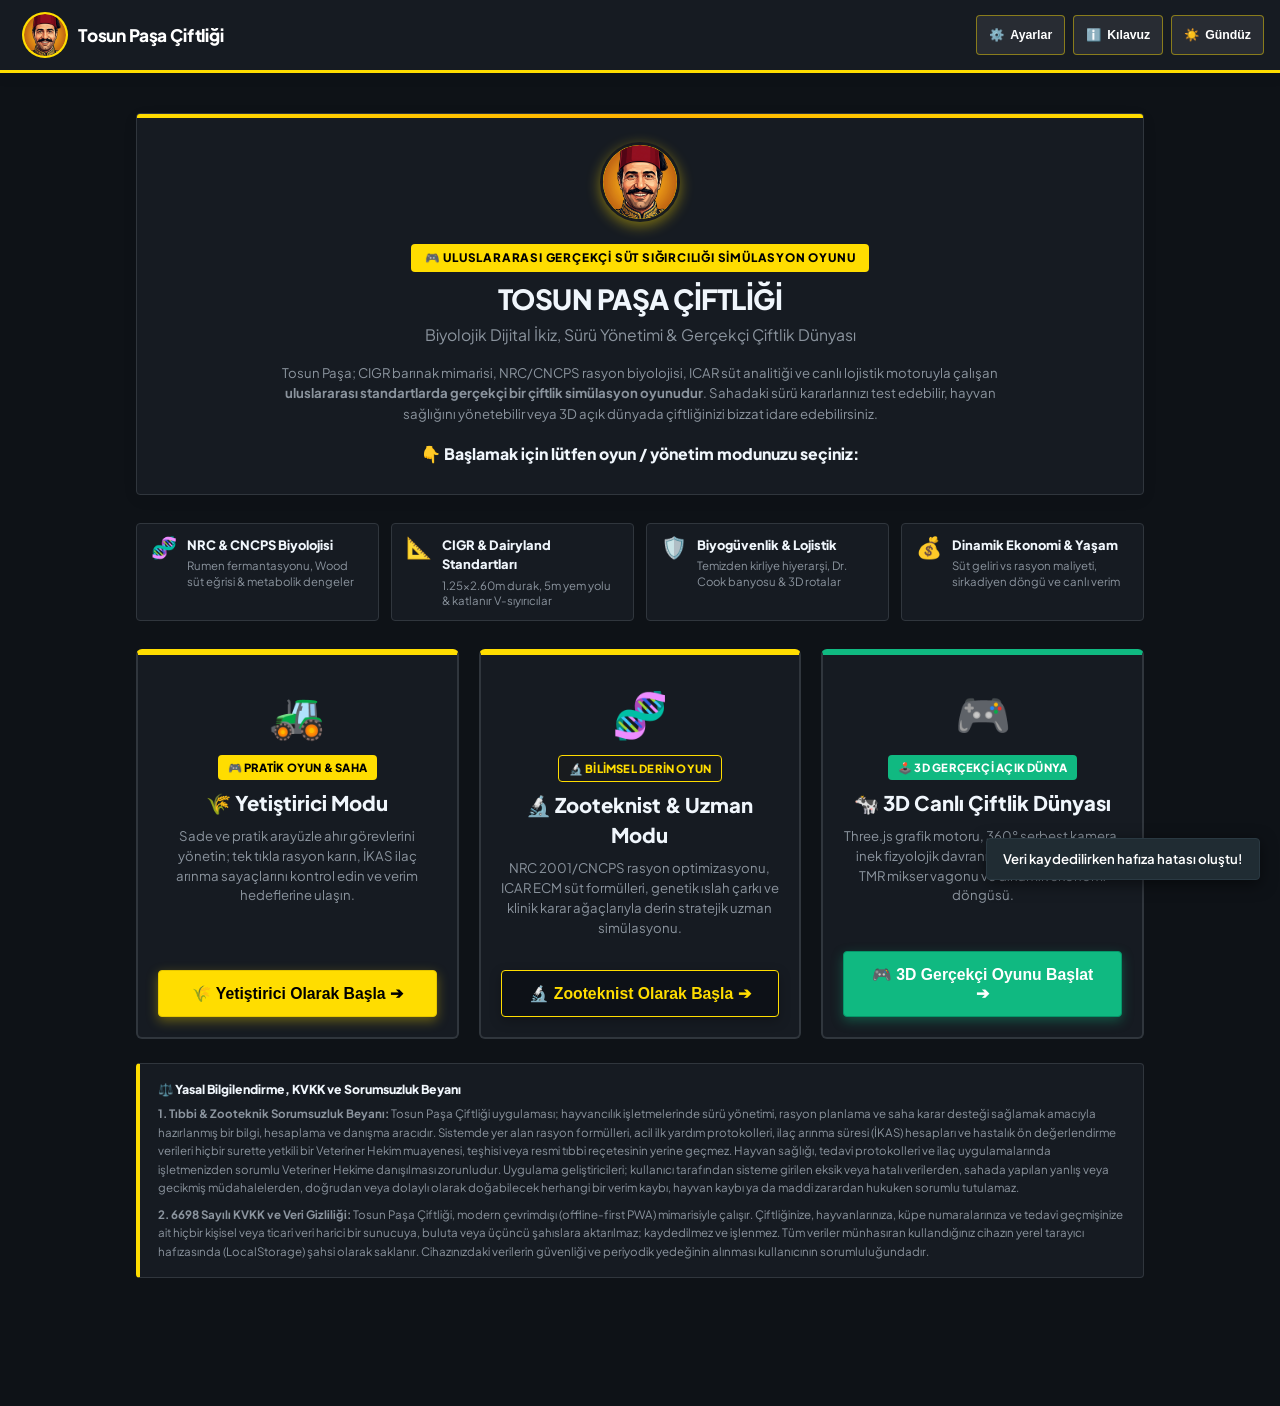
==== commit 2bd0d21b: "feat: emphasize international realistic simulation game standards in landing and manual (v2.3.6)" ====
--- a/index.html
+++ b/index.html
@@ -9,9 +9,9 @@
   <meta name="apple-mobile-web-app-status-bar-style" content="black-translucent">
   <meta name="apple-mobile-web-app-title" content="Tosun Paşa">
   <meta name="application-name" content="Tosun Paşa Çiftliği">
-  <meta name="description" content="Tosun Paşa Çiftliği: Bütünleşik Çiftlik & Hayvancılık Yönetim Sistemi - Çevrimdışı Öncelikli PWA">
+  <meta name="description" content="Tosun Paşa Çiftliği: Uluslararası Gerçekçi Süt Sığırcılığı Simülasyon Oyunu & Dijital İkiz Çiftlik Yönetim Portalı">
   
-  <title>Tosun Paşa Çiftliği | Bütünleşik Hayvancılık Portalı</title>
+  <title>Tosun Paşa Çiftliği | Gerçekçi Çiftlik Simülasyon Oyunu</title>
 
   <!-- PWA Web App Manifest -->
   <link rel="manifest" href="manifest.json">
@@ -23,7 +23,7 @@
   <link rel="preconnect" href="https://fonts.googleapis.com">
   <link rel="preconnect" href="https://fonts.gstatic.com" crossorigin>
   <link href="https://fonts.googleapis.com/css2?family=Plus+Jakarta+Sans:wght@400;500;600;700;800&display=swap" rel="stylesheet">
-  <link rel="stylesheet" href="styles.css?v=2.3.4">
+  <link rel="stylesheet" href="styles.css?v=2.3.6">
 </head>
 <body class="dark-mode">
 
@@ -127,15 +127,55 @@
         <div class="portal-logo-bubble">
           <img src="tosun-pasa-logo.png" alt="Tosun Paşa Logosu" width="68" height="68">
         </div>
+        <div style="margin-top: 10px; margin-bottom: 6px;">
+          <span class="badge" style="background:#ffdd00; color:#000000; font-weight:900; padding:5px 14px; border-radius:20px; font-size:0.78rem; letter-spacing:0.8px;">
+            🎮 ULUSLARARASI GERÇEKÇİ SÜT SIĞIRCILIĞI SİMÜLASYON OYUNU
+          </span>
+        </div>
         <h1 class="portal-title">TOSUN PAŞA ÇİFTLİĞİ</h1>
-        <p class="portal-subtitle">Akıllı Çiftlik, Sürü Yönetimi & Besleme Destek Sistemi</p>
+        <p class="portal-subtitle">Biyolojik Dijital İkiz, Sürü Yönetimi & Gerçekçi Çiftlik Dünyası</p>
+        <p style="max-width: 720px; margin: 10px auto 0 auto; font-size: 0.88rem; color: var(--text-muted); line-height: 1.55;">
+          Tosun Paşa; CIGR barınak mimarisi, NRC/CNCPS rasyon biyolojisi, ICAR süt analitiği ve canlı lojistik motoruyla çalışan <strong>uluslararası standartlarda gerçekçi bir çiftlik simülasyon oyunudur</strong>. Sahadaki sürü kararlarınızı test edebilir, hayvan sağlığını yönetebilir veya 3D açık dünyada çiftliğinizi bizzat idare edebilirsiniz.
+        </p>
 
         <div style="margin-top: 18px; font-weight: 800; color: var(--text); font-size: 1.05rem;">
-          👇 Devam etmek için lütfen giriş türünüzü seçiniz:
-        </div>
-      </div>
-
-      <!-- Two Main Entry Cards -->
+          👇 Başlamak için lütfen oyun / yönetim modunuzu seçiniz:
+        </div>
+      </div>
+
+      <!-- Uluslararası Gerçekçi Oyun Standartları Rozetleri -->
+      <div class="portal-game-standards-bar">
+        <div class="portal-standard-item">
+          <span class="portal-standard-icon">🧬</span>
+          <div>
+            <strong>NRC & CNCPS Biyolojisi</strong>
+            <p>Rumen fermantasyonu, Wood süt eğrisi & metabolik dengeler</p>
+          </div>
+        </div>
+        <div class="portal-standard-item">
+          <span class="portal-standard-icon">📐</span>
+          <div>
+            <strong>CIGR & Dairyland Standartları</strong>
+            <p>1.25×2.60m durak, 5m yem yolu & katlanır V-sıyırıcılar</p>
+          </div>
+        </div>
+        <div class="portal-standard-item">
+          <span class="portal-standard-icon">🛡️</span>
+          <div>
+            <strong>Biyogüvenlik & Lojistik</strong>
+            <p>Temizden kirliye hiyerarşi, Dr. Cook banyosu & 3D rotalar</p>
+          </div>
+        </div>
+        <div class="portal-standard-item">
+          <span class="portal-standard-icon">💰</span>
+          <div>
+            <strong>Dinamik Ekonomi & Yaşam</strong>
+            <p>Süt geliri vs rasyon maliyeti, sirkadiyen döngü ve canlı verim</p>
+          </div>
+        </div>
+      </div>
+
+      <!-- Three Main Entry Cards -->
       <div class="portal-cards-grid">
         
         <!-- 1. YETİŞTİRİCİ GİRİŞİ -->
@@ -143,10 +183,10 @@
           <div class="portal-card-header">
             <span class="portal-card-icon">🚜</span>
             <div style="margin-bottom: 8px;">
-              <span class="badge" style="background:#ffdd00; color:#000000; font-weight:800; padding:4px 10px; border-radius:4px; font-size:0.75rem;">SADE & PRATİK</span>
-            </div>
-            <h2 class="portal-card-title">🌾 Yetiştirici Girişi</h2>
-            <p class="portal-card-desc">Ahırda ve merada işini en hızlı, en sade ve pratik şekilde görmek isteyen üreticilerimiz için özel çiftçi sürümü.</p>
+              <span class="badge" style="background:#ffdd00; color:#000000; font-weight:800; padding:4px 10px; border-radius:4px; font-size:0.75rem;">🎮 PRATİK OYUN & SAHA</span>
+            </div>
+            <h2 class="portal-card-title">🌾 Yetiştirici Modu</h2>
+            <p class="portal-card-desc">Sade ve pratik arayüzle ahır görevlerini yönetin; tek tıkla rasyon karın, İKAS ilaç arınma sayaçlarını kontrol edin ve verim hedeflerine ulaşın.</p>
           </div>
 
           <button type="button" class="portal-btn-yetistirici" onclick="event.stopPropagation(); setAppMode('yetistirici')">
@@ -159,10 +199,10 @@
           <div class="portal-card-header">
             <span class="portal-card-icon">🧬</span>
             <div style="margin-bottom: 8px;">
-              <span class="badge" style="background:#181b1e; color:#ffdd00; border:1px solid #ffdd00; font-weight:800; padding:4px 10px; border-radius:4px; font-size:0.75rem;">BİLİMSEL & UZMAN</span>
-            </div>
-            <h2 class="portal-card-title">🔬 Zooteknist Girişi</h2>
-            <p class="portal-card-desc">Zooteknistler, veteriner hekimler ve işletme yöneticileri için rasyon optimizasyonu ve bilimsel sürü analiz çalışma alanı.</p>
+              <span class="badge" style="background:#181b1e; color:#ffdd00; border:1px solid #ffdd00; font-weight:800; padding:4px 10px; border-radius:4px; font-size:0.75rem;">🔬 BİLİMSEL DERİN OYUN</span>
+            </div>
+            <h2 class="portal-card-title">🔬 Zooteknist & Uzman Modu</h2>
+            <p class="portal-card-desc">NRC 2001/CNCPS rasyon optimizasyonu, ICAR ECM süt formülleri, genetik ıslah çarkı ve klinik karar ağaçlarıyla derin stratejik uzman simülasyonu.</p>
           </div>
 
           <button type="button" class="portal-btn-zooteknist" onclick="event.stopPropagation(); setAppMode('zooteknist')">
@@ -175,14 +215,14 @@
           <div class="portal-card-header">
             <span class="portal-card-icon">🎮</span>
             <div style="margin-bottom: 8px;">
-              <span class="badge" style="background:#10b981; color:#ffffff; font-weight:800; padding:4px 10px; border-radius:4px; font-size:0.75rem;">CANLI 3D SÜRÜ</span>
-            </div>
-            <h2 class="portal-card-title">🐄 3D Çiftlik Simülasyonu</h2>
-            <p class="portal-card-desc">Three.js 3D serbest dolaşımlı barınak, biyolojik sürü, robotik sağım ve canlı veri köprüsüyle çiftlik simülatörü.</p>
+              <span class="badge" style="background:#10b981; color:#ffffff; font-weight:800; padding:4px 10px; border-radius:4px; font-size:0.75rem;">🕹️ 3D GERÇEKÇİ AÇIK DÜNYA</span>
+            </div>
+            <h2 class="portal-card-title">🐄 3D Canlı Çiftlik Dünyası</h2>
+            <p class="portal-card-desc">Three.js grafik motoru, 360° serbest kamera, inek fizyolojik davranışları, canlı seyreden TMR mikser vagonu ve dinamik ekonomi döngüsü.</p>
           </div>
 
           <button type="button" class="portal-btn-sim3d" onclick="event.stopPropagation(); launchSim3DFromPortal()">
-            🎮 3D Simülasyonu Başlat ➔
+            🎮 3D Gerçekçi Oyunu Başlat ➔
           </button>
         </div>
 
@@ -2023,16 +2063,28 @@
       </div>
       <div class="modal-body" style="font-size:0.92rem; line-height:1.65; max-height: 75vh; overflow-y: auto;">
         
+        <!-- Uluslararası Gerçekçi Oyun (Serious Game) Bildirgesi -->
+        <div style="background: linear-gradient(135deg, rgba(255, 221, 0, 0.12), rgba(16, 185, 129, 0.12)); border: 2px solid var(--primary); border-radius: 4px; padding: 14px 18px; margin-bottom: 16px;">
+          <div style="display:flex; align-items:center; gap:8px; margin-bottom:6px; flex-wrap:wrap;">
+            <span style="font-size:1.25rem;">🎮</span>
+            <span class="badge" style="background:#ffdd00; color:#000000; font-weight:900; padding:2px 8px; border-radius:3px; font-size:0.75rem;">SERIOUS GAME STANDARD</span>
+            <h4 style="margin:0; font-size:1.05rem; color:var(--text); font-weight:800;">Uluslararası Gerçekçi Çiftlik Simülasyon Oyunu Mimarisi</h4>
+          </div>
+          <p style="margin:0; font-size:0.86rem; color:var(--text); line-height:1.55;">
+            Tosun Paşa Çiftliği; sıradan bir çiftlik yazılımı değil, <strong>uluslararası ciddi oyun (serious game) ve biyolojik dijital ikiz standartlarında geliştirilmiş gerçekçi bir simülasyon oyunudur</strong>. Sistemdeki her bir mekanik; CIGR barınak mimarisi, NRC/CNCPS sindirim biyolojisi, ICAR süt kayıtları, IDF biyogüvenlik rotaları ve dinamik çiftlik ekonomisi döngüsüyle çalışır.
+          </p>
+        </div>
+
         <!-- Kılavuz Mod Seçici (Yetiştirici vs Zooteknist vs 3D Simülasyon) -->
         <div class="guide-mode-nav">
           <button type="button" id="btn-guide-tab-yet" class="guide-mode-btn active" onclick="switchGuideTab('yetistirici')">
-            🌾 Yetiştirici Kılavuzu (Pratik & Sade)
+            🌾 Yetiştirici Kılavuzu (Pratik Oyun)
           </button>
           <button type="button" id="btn-guide-tab-zoo" class="guide-mode-btn" onclick="switchGuideTab('zooteknist')">
-            🔬 Zooteknist Kılavuzu (Bilimsel & Teknik)
+            🔬 Zooteknist Kılavuzu (Bilimsel Derin Oyun)
           </button>
           <button type="button" id="btn-guide-tab-sim" class="guide-mode-btn" onclick="switchGuideTab('sim3d')">
-            🎮 3D Çiftlik & Biyogüvenlik (Simülasyon)
+            🎮 3D Çiftlik & Biyogüvenlik (3D Canlı Oyun)
           </button>
         </div>
 
@@ -2552,6 +2604,33 @@
             </div>
           </div>
 
+          <!-- 5. BÖLÜM: ULUSLARARASI GERÇEKÇİ OYUN STANDARTLARI -->
+          <div class="guide-step-card">
+            <div class="guide-step-title">
+              <span>5️⃣ 🏆 Uluslararası Gerçekçi Oyun (Serious Game) Standartları & Dinamikleri</span>
+            </div>
+            <div class="guide-step-desc">
+              <p style="margin: 0 0 8px 0;">Bu simülasyon oyunu, dünya çapındaki tarım/hayvancılık eğitim oyunları ve bilimsel dijital ikiz akreditasyonlarına tam uyumludur:</p>
+              <ul style="padding-left: 20px; margin: 6px 0;">
+                <li style="margin-bottom: 8px;">
+                  <strong>🧬 Biyolojik Gerçekçilik (Biological Digital Twin):</strong> Sürüdeki her ineğin genetik potansiyeli, Wood laktasyon eğrisi (DIM), ICAR Enerji Düzeltmeli Süt (ECM) hesaplaması, Yağ/Protein oranı (FPR), rumen pH riski ve İKAS ilaç arınma sayaçları matematiksel modellerle çalışır.
+                </li>
+                <li style="margin-bottom: 8px;">
+                  <strong>🚜 Fiziksel & Mekanik Simülasyon:</strong> 5.0 metrelik yem yolunda canlı seyreden, helezonları dönen TMR mikser vagonu; 3.4 metre V-kanat otomatik Doğu ➔ Batı gübre sıyırıcıları ve sirkülasyon fanları Three.js fizik ve render motoruyla gerçek zamanlı çalışır.
+                </li>
+                <li style="margin-bottom: 8px;">
+                  <strong>🛡️ Biyogüvenlik Hiyerarşisi:</strong> IDF ve FAO kurallarına göre kurgulanmış "Temizden Kirliye Doğru Hareket" rotaları (Yeşil / Mavi / Kırmızı hatlar), Dr. Nigel Cook çıkış tırnak banyosu ve personel dezenfeksiyon protokolleri denetlenir.
+                </li>
+                <li style="margin-bottom: 8px;">
+                  <strong>💰 Dinamik Çiftlik Ekonomisi (Core Loop):</strong> Günlük brüt süt satışı geliri eksi TMR yem hammadde maliyetleri ve sağlık masrafları hesaplanarak net günlük kâr/zarar marjı ve işletme refah puanı üretilir.
+                </li>
+                <li>
+                  <strong>🕹️ Serbest Oyuncu Kontrolleri:</strong> 360° serbest yörünge kamera (Orbit), W-A-S-D veya Fare Sağ Tık yatay kaydırma (Pan), yakınlaştırma (Zoom), Q/E irtifa kontrolü, R sıfırlama, ineğe tıklayarak interaktif durum kartı ve "L" lojistik paneli kısayolu sunulur.
+                </li>
+              </ul>
+            </div>
+          </div>
+
         </div>
 
       </div>
@@ -2711,7 +2790,7 @@
   <div id="toast-container" class="toast-container"></div>
 
   <!-- Application Logic -->
-  <script src="app.js?v=2.3.4"></script>
+  <script src="app.js?v=2.3.6"></script>
 
   <script>
     // Initialize default dates in modals
--- a/styles.css
+++ b/styles.css
@@ -3411,4 +3411,57 @@
   }
 }
 
-
+/* =============================================================================
+   Uluslararası Gerçekçi Oyun (Serious Game) Standartları Rozetleri & Çubuğu
+   ============================================================================= */
+.portal-game-standards-bar {
+  display: grid;
+  grid-template-columns: repeat(auto-fit, minmax(220px, 1fr));
+  gap: 12px;
+  margin: 22px 0 28px 0;
+}
+
+.portal-standard-item {
+  display: flex;
+  align-items: flex-start;
+  gap: 10px;
+  padding: 12px 14px;
+  background: var(--card-bg);
+  border: 1px solid var(--border);
+  border-radius: 4px;
+  transition: all 0.2s ease;
+}
+
+body.dark-mode .portal-standard-item {
+  background: #161b22;
+  border-color: #30363d;
+}
+
+.portal-standard-item:hover {
+  border-color: var(--primary);
+  transform: translateY(-2px);
+  box-shadow: 0 4px 12px rgba(0, 0, 0, 0.15);
+}
+
+.portal-standard-icon {
+  font-size: 1.4rem;
+  line-height: 1;
+}
+
+.portal-standard-item strong {
+  display: block;
+  font-size: 0.86rem;
+  color: var(--text);
+  margin-bottom: 3px;
+  font-weight: 800;
+}
+
+.portal-standard-item p {
+  margin: 0;
+  font-size: 0.76rem;
+  color: var(--text-muted);
+  line-height: 1.35;
+}
+
+
+
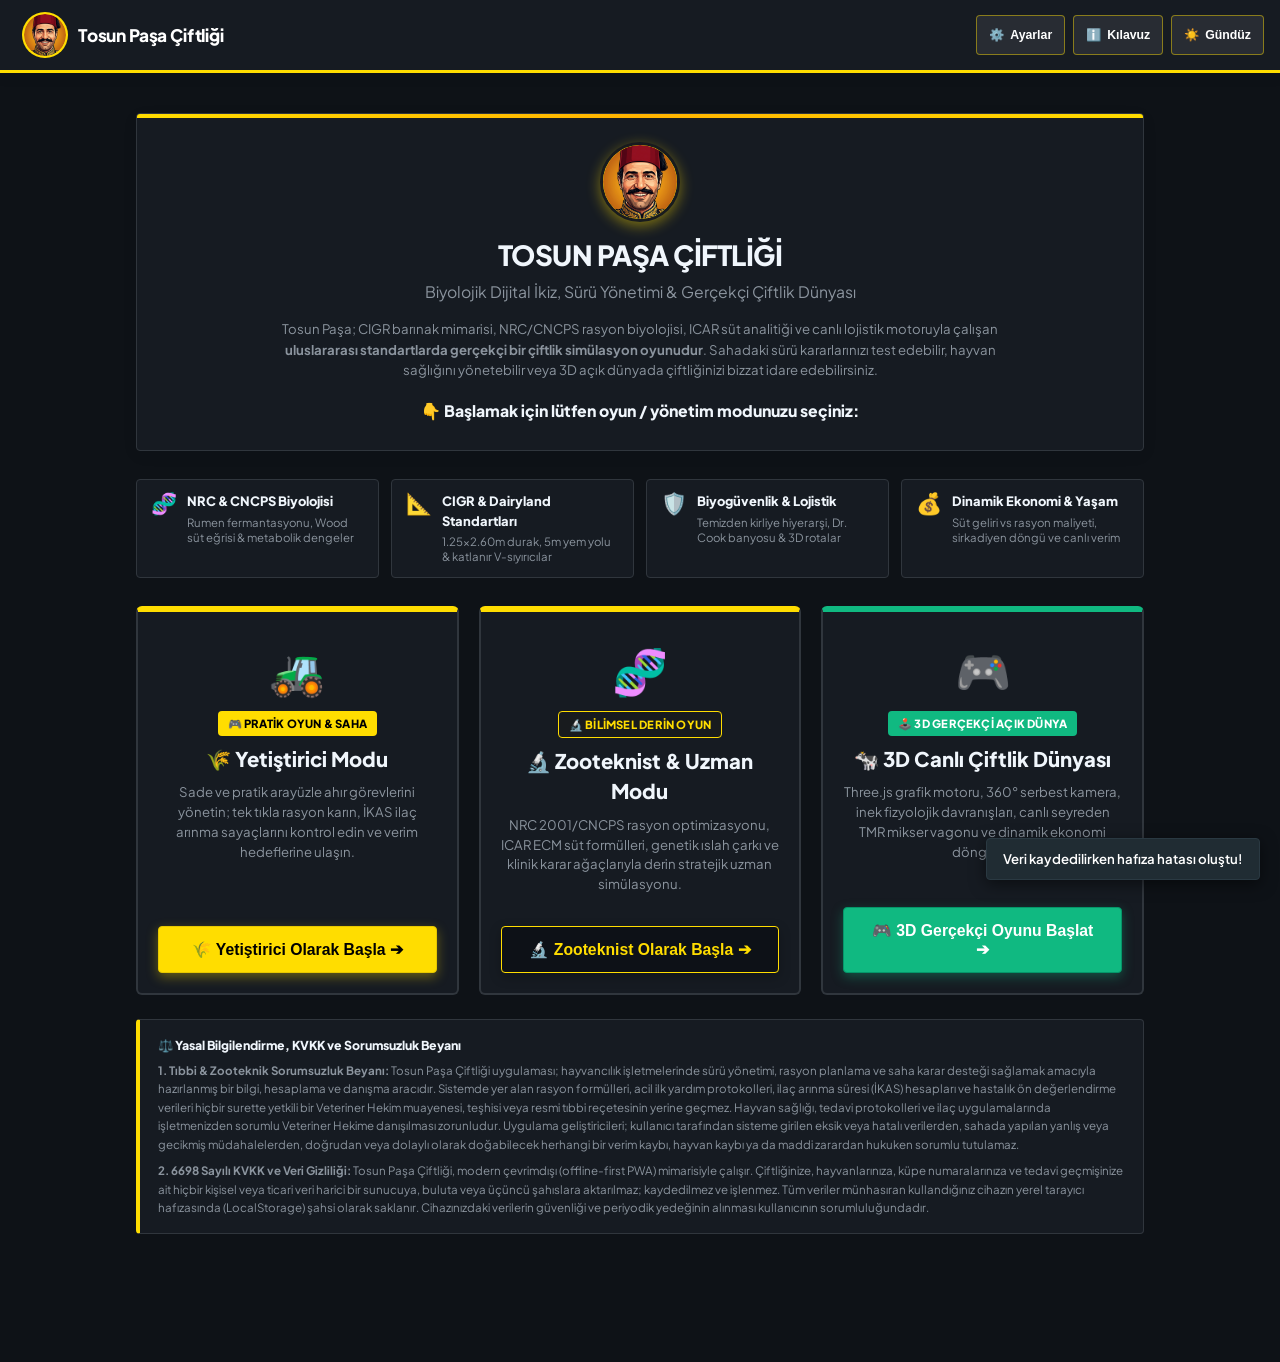
==== commit abf6a687: "refactor(portal): remove hero badge expression above title (v2.3.7)" ====
--- a/index.html
+++ b/index.html
@@ -23,7 +23,7 @@
   <link rel="preconnect" href="https://fonts.googleapis.com">
   <link rel="preconnect" href="https://fonts.gstatic.com" crossorigin>
   <link href="https://fonts.googleapis.com/css2?family=Plus+Jakarta+Sans:wght@400;500;600;700;800&display=swap" rel="stylesheet">
-  <link rel="stylesheet" href="styles.css?v=2.3.6">
+  <link rel="stylesheet" href="styles.css?v=2.3.7">
 </head>
 <body class="dark-mode">
 
@@ -126,11 +126,6 @@
       <div class="portal-brand-hero">
         <div class="portal-logo-bubble">
           <img src="tosun-pasa-logo.png" alt="Tosun Paşa Logosu" width="68" height="68">
-        </div>
-        <div style="margin-top: 10px; margin-bottom: 6px;">
-          <span class="badge" style="background:#ffdd00; color:#000000; font-weight:900; padding:5px 14px; border-radius:20px; font-size:0.78rem; letter-spacing:0.8px;">
-            🎮 ULUSLARARASI GERÇEKÇİ SÜT SIĞIRCILIĞI SİMÜLASYON OYUNU
-          </span>
         </div>
         <h1 class="portal-title">TOSUN PAŞA ÇİFTLİĞİ</h1>
         <p class="portal-subtitle">Biyolojik Dijital İkiz, Sürü Yönetimi & Gerçekçi Çiftlik Dünyası</p>
@@ -2790,7 +2785,7 @@
   <div id="toast-container" class="toast-container"></div>
 
   <!-- Application Logic -->
-  <script src="app.js?v=2.3.6"></script>
+  <script src="app.js?v=2.3.7"></script>
 
   <script>
     // Initialize default dates in modals
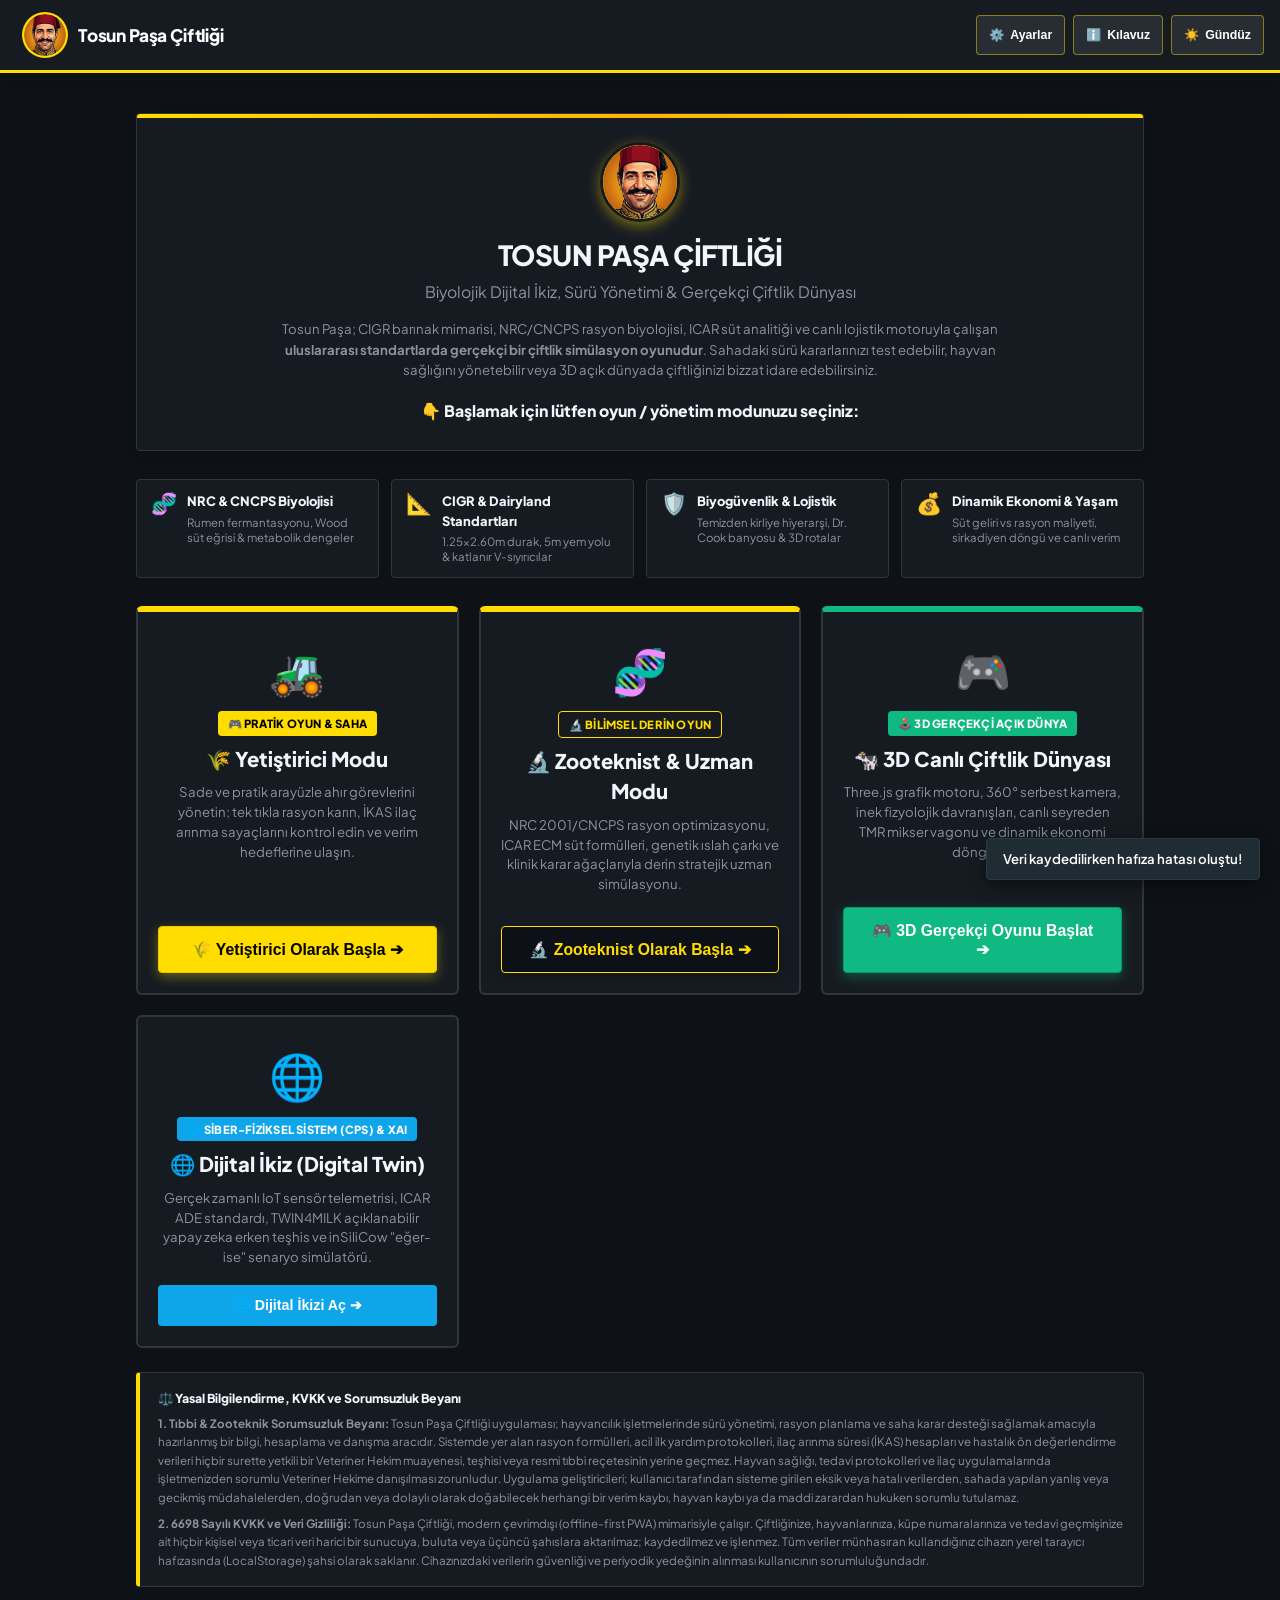
==== commit 9846a6de: "feat(v2.3.9): add complete Digital Twin dashboard, TWIN4MILK XAI early warnings, inSiliCow & RuFaS w" ====
--- a/index.html
+++ b/index.html
@@ -23,7 +23,7 @@
   <link rel="preconnect" href="https://fonts.googleapis.com">
   <link rel="preconnect" href="https://fonts.gstatic.com" crossorigin>
   <link href="https://fonts.googleapis.com/css2?family=Plus+Jakarta+Sans:wght@400;500;600;700;800&display=swap" rel="stylesheet">
-  <link rel="stylesheet" href="styles.css?v=2.3.7">
+  <link rel="stylesheet" href="styles.css?v=2.3.9">
 </head>
 <body class="dark-mode">
 
@@ -111,6 +111,9 @@
       <button type="button" class="tab-btn" data-tab="tab-sim3d" onclick="switchMasterTab('tab-sim3d')">
         🎮 3D Çiftlik
       </button>
+      <button type="button" class="tab-btn" data-tab="tab-twin" onclick="switchMasterTab('tab-twin')">
+        🌐 Dijital İkiz
+      </button>
     </div>
   </nav>
 
@@ -221,6 +224,22 @@
           </button>
         </div>
 
+        <!-- 4. DİJİTAL İKİZ (DIGITAL TWIN) GİRİŞİ -->
+        <div class="portal-card portal-card-digital-twin" onclick="launchDigitalTwinFromPortal()" role="button" tabindex="0" onkeydown="if(event.key==='Enter'||event.key===' ') launchDigitalTwinFromPortal()">
+          <div class="portal-card-header">
+            <span class="portal-card-icon">🌐</span>
+            <div style="margin-bottom: 8px;">
+              <span class="badge" style="background:#0ea5e9; color:#ffffff; font-weight:800; padding:4px 10px; border-radius:4px; font-size:0.75rem;">🌐 SİBER-FİZİKSEL SİSTEM (CPS) & XAI</span>
+            </div>
+            <h2 class="portal-card-title">🌐 Dijital İkiz (Digital Twin)</h2>
+            <p class="portal-card-desc">Gerçek zamanlı IoT sensör telemetrisi, ICAR ADE standardı, TWIN4MILK açıklanabilir yapay zeka erken teşhis ve inSiliCow "eğer-ise" senaryo simülatörü.</p>
+          </div>
+
+          <button type="button" class="portal-btn-digital-twin" onclick="event.stopPropagation(); launchDigitalTwinFromPortal()">
+            🌐 Dijital İkizi Aç ➔
+          </button>
+        </div>
+
       </div>
 
       <!-- Yasal Bilgilendirme, KVKK & Sorumsuzluk Beyanı -->
@@ -263,6 +282,9 @@
           </button>
           <button type="button" class="yet-tab-btn" data-yettab="yet-view-sim3d" onclick="switchYetTab('yet-view-sim3d')">
             🎮 3D Çiftlik
+          </button>
+          <button type="button" class="yet-tab-btn" data-yettab="yet-view-twin" onclick="switchYetTab('yet-view-twin')">
+            🌐 Dijital İkiz
           </button>
         </div>
       </div>
@@ -631,6 +653,11 @@
           <span><span class="sim3d-kbd">1 - 5</span> Kamera Noktaları</span>
           <span><span class="sim3d-kbd">Tab</span> Sürü & Yönetim Paneli</span>
         </div>
+      </div>
+
+      <!-- 7. Yetiştirici Dijital İkiz (Digital Twin) Kokpiti -->
+      <div id="yet-view-twin" class="yet-section" style="padding: 16px 12px; max-width: 1200px; margin: 0 auto; display:none;">
+        <div id="dt-cockpit-yetistirici"></div>
       </div>
 
     </section>
@@ -1988,6 +2015,13 @@
 
     </section>
 
+    <!-- =======================================================================
+         7. MODÜL 6: DİJİTAL İKİZ (DIGITAL TWIN) VE SİBER-FİZİKSEL SİSTEM (CPS)
+         ======================================================================= -->
+    <section id="tab-twin" class="tab-panel">
+      <div id="dt-cockpit-zooteknist"></div>
+    </section>
+
   </main>
 
   <!-- =======================================================================
@@ -2785,7 +2819,7 @@
   <div id="toast-container" class="toast-container"></div>
 
   <!-- Application Logic -->
-  <script src="app.js?v=2.3.7"></script>
+  <script src="app.js?v=2.3.9"></script>
 
   <script>
     // Initialize default dates in modals
--- a/styles.css
+++ b/styles.css
@@ -3463,5 +3463,204 @@
   line-height: 1.35;
 }
 
-
-
+/* =============================================================================
+   DİJİTAL İKİZ (DIGITAL TWIN) & SİBER-FİZİKSEL SİSTEM (CPS) STİLLERİ
+   ============================================================================= */
+
+.portal-card-digital-twin:hover {
+  border-color: #0ea5e9;
+  box-shadow: 0 10px 25px rgba(14, 165, 233, 0.25);
+}
+
+.portal-btn-digital-twin {
+  background: #0ea5e9;
+  color: #ffffff;
+  border: none;
+  border-radius: 4px;
+  padding: 12px 16px;
+  font-size: 0.95rem;
+  font-weight: 700;
+  cursor: pointer;
+  transition: all 0.2s ease;
+  width: 100%;
+}
+
+.portal-btn-digital-twin:hover {
+  background: #0284c7;
+  transform: translateY(-1px);
+}
+
+.dt-container {
+  max-width: 1200px;
+  margin: 0 auto;
+  padding: 16px 12px;
+}
+
+.dt-header-banner {
+  background: linear-gradient(135deg, rgba(14, 165, 233, 0.12) 0%, rgba(16, 185, 129, 0.12) 100%);
+  border: 1px solid rgba(14, 165, 233, 0.35);
+  border-radius: 6px;
+  padding: 18px 20px;
+  margin-bottom: 20px;
+  display: flex;
+  justify-content: space-between;
+  align-items: center;
+  flex-wrap: wrap;
+  gap: 16px;
+}
+
+.dt-status-chips {
+  display: flex;
+  gap: 8px;
+  flex-wrap: wrap;
+  margin-top: 8px;
+}
+
+.dt-chip {
+  display: inline-flex;
+  align-items: center;
+  gap: 6px;
+  padding: 4px 10px;
+  border-radius: 4px;
+  font-size: 0.76rem;
+  font-weight: 700;
+  background: rgba(15, 23, 42, 0.6);
+  border: 1px solid var(--border);
+  color: var(--text);
+}
+
+.dt-chip-emerald {
+  border-color: rgba(16, 185, 129, 0.4);
+  color: #10b981;
+}
+
+.dt-chip-cyan {
+  border-color: rgba(14, 165, 233, 0.4);
+  color: #0ea5e9;
+}
+
+.dt-chip-amber {
+  border-color: rgba(245, 158, 11, 0.4);
+  color: #f59e0b;
+}
+
+.dt-grid-2 {
+  display: grid;
+  grid-template-columns: repeat(auto-fit, minmax(min(450px, 100%), 1fr));
+  gap: 16px;
+  margin-bottom: 20px;
+}
+
+.dt-grid-4 {
+  display: grid;
+  grid-template-columns: repeat(auto-fit, minmax(min(220px, 100%), 1fr));
+  gap: 12px;
+  margin-bottom: 16px;
+}
+
+.dt-card {
+  background: var(--card-bg);
+  border: 1px solid var(--border);
+  border-radius: 6px;
+  padding: 18px;
+  box-shadow: 0 4px 12px rgba(0, 0, 0, 0.08);
+}
+
+body.dark-mode .dt-card {
+  background: #111827;
+  border-color: #1f2937;
+}
+
+.dt-card-title {
+  font-size: 1.05rem;
+  font-weight: 800;
+  color: var(--text);
+  margin-bottom: 6px;
+  display: flex;
+  align-items: center;
+  gap: 8px;
+}
+
+.dt-card-desc {
+  font-size: 0.80rem;
+  color: var(--text-muted);
+  margin-bottom: 14px;
+  line-height: 1.4;
+}
+
+.dt-alert-item {
+  background: rgba(15, 23, 42, 0.4);
+  border: 1px solid var(--border);
+  border-radius: 6px;
+  padding: 14px;
+  margin-bottom: 12px;
+  transition: all 0.15s ease;
+}
+
+.dt-alert-item.critical {
+  border-left: 4px solid #ef4444;
+  background: rgba(239, 68, 68, 0.06);
+}
+
+.dt-alert-item.high {
+  border-left: 4px solid #f59e0b;
+  background: rgba(245, 158, 11, 0.06);
+}
+
+.dt-evidence-grid {
+  display: grid;
+  grid-template-columns: repeat(auto-fit, minmax(130px, 1fr));
+  gap: 8px;
+  margin: 10px 0;
+  background: rgba(0, 0, 0, 0.15);
+  padding: 8px 10px;
+  border-radius: 4px;
+}
+
+.dt-evidence-box strong {
+  display: block;
+  font-size: 0.95rem;
+  color: var(--text);
+  font-family: monospace;
+}
+
+.dt-evidence-box span {
+  font-size: 0.72rem;
+  color: var(--text-muted);
+}
+
+.dt-slider-row {
+  margin-bottom: 14px;
+}
+
+.dt-slider-header {
+  display: flex;
+  justify-content: space-between;
+  font-size: 0.82rem;
+  font-weight: 700;
+  margin-bottom: 4px;
+}
+
+.dt-sensor-grid {
+  display: grid;
+  grid-template-columns: repeat(auto-fit, minmax(min(220px, 100%), 1fr));
+  gap: 10px;
+}
+
+.dt-sensor-card {
+  background: rgba(15, 23, 42, 0.5);
+  border: 1px solid var(--border);
+  border-radius: 4px;
+  padding: 12px;
+}
+
+.dt-sensor-val {
+  font-size: 1.35rem;
+  font-weight: 900;
+  font-family: monospace;
+  color: #10b981;
+}
+
+
+
+
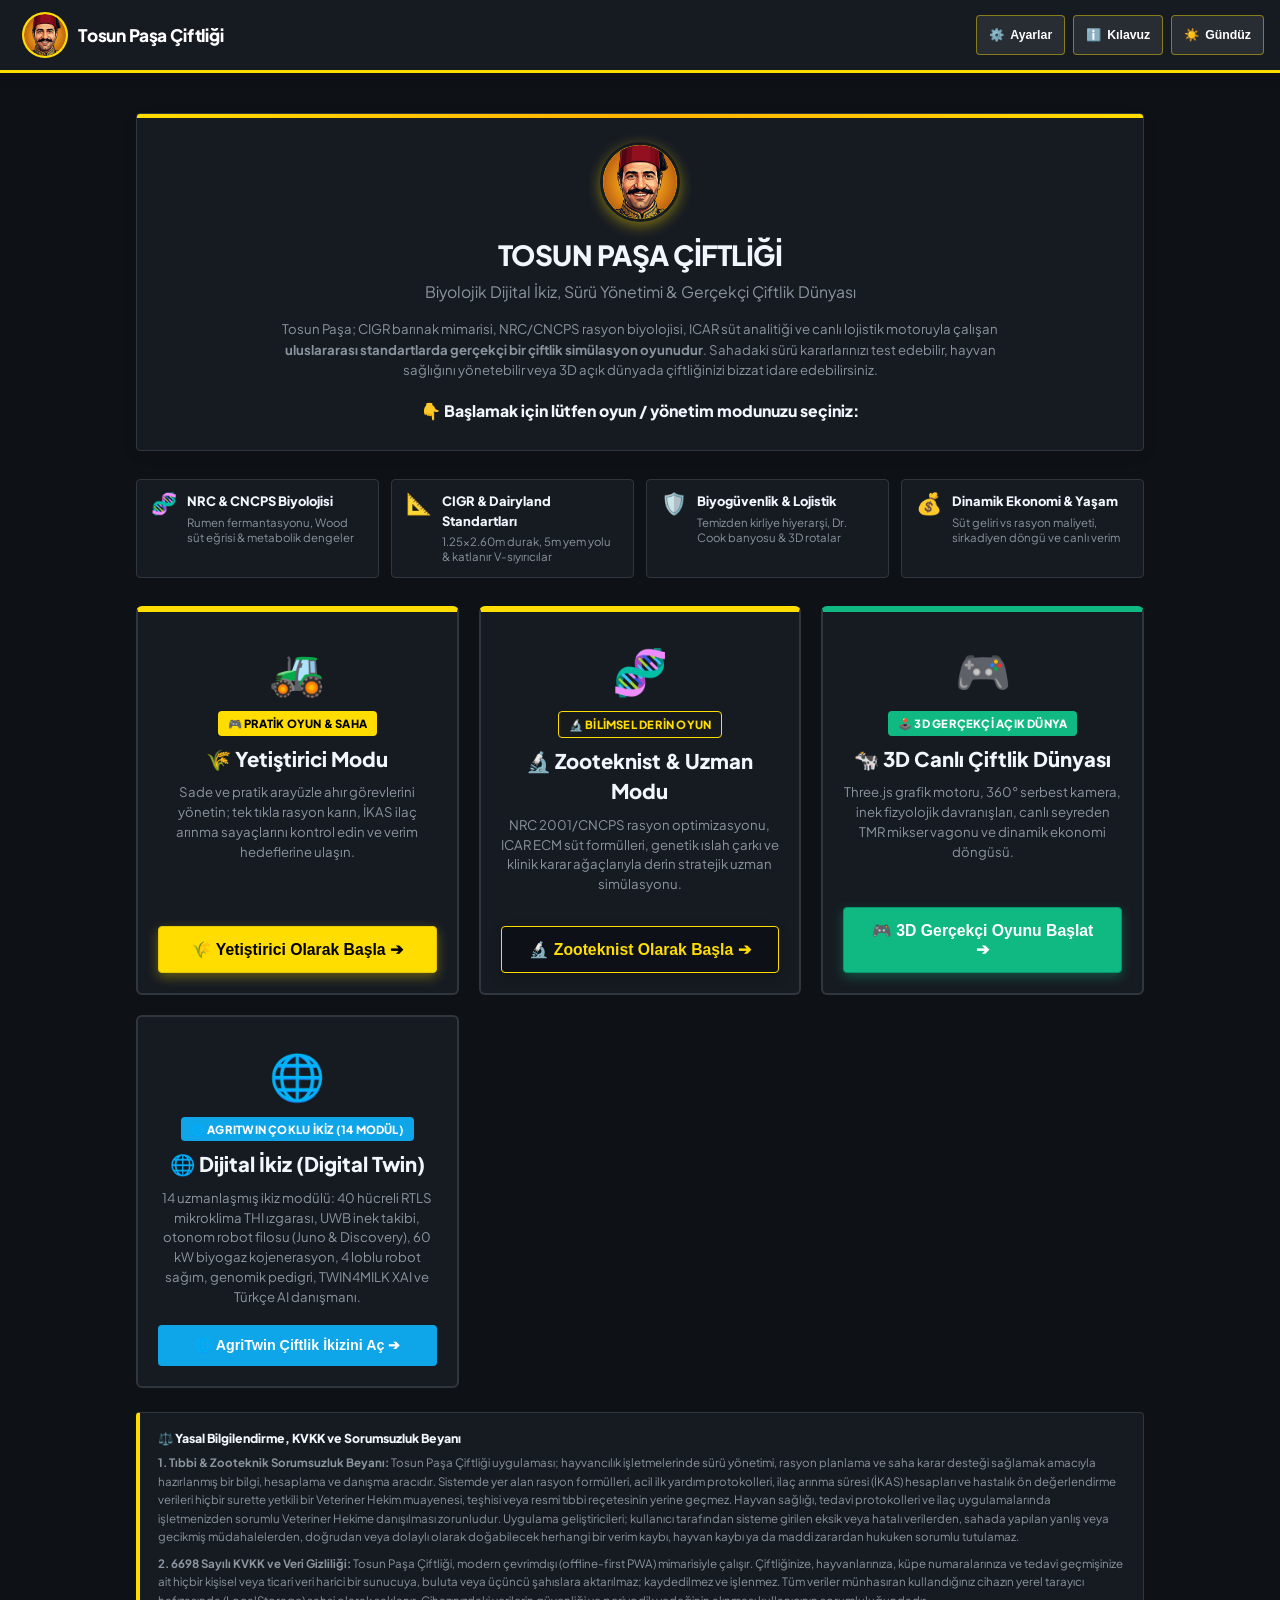
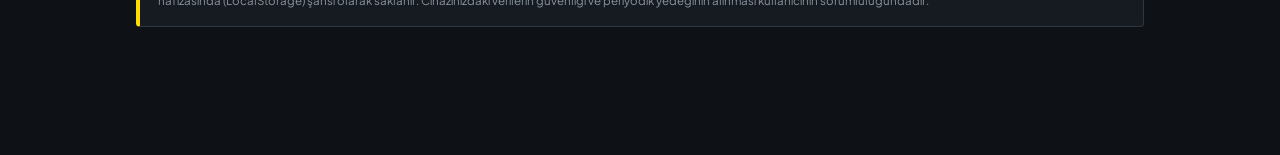
==== commit 57f5033d: "feat(v2.4.0): integrate dairy-cattle-digital-twin (AgriTwin Multi-Twin platform, 14 modules, RTLS he" ====
--- a/index.html
+++ b/index.html
@@ -23,7 +23,7 @@
   <link rel="preconnect" href="https://fonts.googleapis.com">
   <link rel="preconnect" href="https://fonts.gstatic.com" crossorigin>
   <link href="https://fonts.googleapis.com/css2?family=Plus+Jakarta+Sans:wght@400;500;600;700;800&display=swap" rel="stylesheet">
-  <link rel="stylesheet" href="styles.css?v=2.3.9">
+  <link rel="stylesheet" href="styles.css?v=2.4.0">
 </head>
 <body class="dark-mode">
 
@@ -229,14 +229,14 @@
           <div class="portal-card-header">
             <span class="portal-card-icon">🌐</span>
             <div style="margin-bottom: 8px;">
-              <span class="badge" style="background:#0ea5e9; color:#ffffff; font-weight:800; padding:4px 10px; border-radius:4px; font-size:0.75rem;">🌐 SİBER-FİZİKSEL SİSTEM (CPS) & XAI</span>
+              <span class="badge" style="background:#0ea5e9; color:#ffffff; font-weight:800; padding:4px 10px; border-radius:4px; font-size:0.75rem;">🌐 AGRITWIN ÇOKLU İKİZ (14 MODÜL)</span>
             </div>
             <h2 class="portal-card-title">🌐 Dijital İkiz (Digital Twin)</h2>
-            <p class="portal-card-desc">Gerçek zamanlı IoT sensör telemetrisi, ICAR ADE standardı, TWIN4MILK açıklanabilir yapay zeka erken teşhis ve inSiliCow "eğer-ise" senaryo simülatörü.</p>
+            <p class="portal-card-desc">14 uzmanlaşmış ikiz modülü: 40 hücreli RTLS mikroklima THI ızgarası, UWB inek takibi, otonom robot filosu (Juno & Discovery), 60 kW biyogaz kojenerasyon, 4 loblu robot sağım, genomik pedigri, TWIN4MILK XAI ve Türkçe AI danışmanı.</p>
           </div>
 
           <button type="button" class="portal-btn-digital-twin" onclick="event.stopPropagation(); launchDigitalTwinFromPortal()">
-            🌐 Dijital İkizi Aç ➔
+            🌐 AgriTwin Çiftlik İkizini Aç ➔
           </button>
         </div>
 
@@ -2115,6 +2115,9 @@
           <button type="button" id="btn-guide-tab-sim" class="guide-mode-btn" onclick="switchGuideTab('sim3d')">
             🎮 3D Çiftlik & Biyogüvenlik (3D Canlı Oyun)
           </button>
+          <button type="button" id="btn-guide-tab-twin" class="guide-mode-btn" onclick="switchGuideTab('twin')">
+            🌐 AgriTwin Çoklu Dijital İkiz (14 Modül & RTLS)
+          </button>
         </div>
 
         <!-- ===================================================================
@@ -2662,12 +2665,135 @@
 
         </div>
 
-      </div>
-      <div class="modal-footer">
-        <button type="button" class="btn btn-primary" onclick="closeModal('modal-help-guide')" style="font-weight: 800; padding: 8px 24px;">Anladım, Kılavuzu Kapat</button>
-      </div>
-    </div>
-  </div>
+        <!-- ===================================================================
+             4. AGRITWIN ÇOKLU DİJİTAL İKİZ KULLANIM KILAVUZU
+             =================================================================== -->
+        <div id="guide-section-twin" style="display:none;">
+
+          <div style="background: linear-gradient(135deg, rgba(14, 165, 233, 0.15), rgba(16, 185, 129, 0.15)); border: 2px solid #0ea5e9; border-radius: 4px; padding: 14px 16px; margin-bottom: 16px;">
+            <div style="display:flex; align-items:center; gap:8px; margin-bottom:6px; flex-wrap:wrap;">
+              <span style="font-size:1.35rem;">🌐</span>
+              <span class="badge" style="background:#0ea5e9; color:#ffffff; font-weight:900; padding:2px 8px; border-radius:3px; font-size:0.75rem;">AGRITWIN MULTI-TWIN PRECISION PLATFORM</span>
+              <h4 style="margin:0; font-size:1.10rem; color:var(--text); font-weight:800;">AgriTwin: 14 Modüllü Çiftlik Dijital İkiz Ekosistemi</h4>
+            </div>
+            <p style="margin:0; font-size:0.88rem; color:var(--text); line-height:1.55;">
+              AgriTwin entegrasyonu; modern bir süt sığırcılığı çiftliğinin tüm biyolojik, fiziksel, robotik ve enerji varlıklarını gerçek zamanlı telemetri ve yapay zeka ile senkronize eden, 14 uzmanlaşmış alt ikizi tek bir karar destek ve otonom kontrol kokpitinde birleştirir.
+            </p>
+          </div>
+
+          <div class="guide-step">
+            <div class="guide-step-title">
+              <span>🗺️</span> 1. Faz: RTLS Mekânsal Mikroklima Isı Haritası &amp; UWB İnek Takibi (Faz 6)
+            </div>
+            <div class="guide-step-content">
+              <p>
+                Ahır zemininde 8 sütun × 5 satır (40 bağımsız hücre) mikroklima THI ızgarası canlı olarak modellenir:
+              </p>
+              <ul>
+                <li><strong>NRC Sıcaklık-Nem İndeksi (THI):</strong> Sıcaklık ve bağıl nem sensörlerinden gelen gerçek zamanlı verilerle her hücrenin THI değeri hesaplanır. THI &gt; 72 olduğunda sarı (Hafif Stres), THI &gt; 78 olduğunda kırmızı (Şiddetli Isı Stresi) uyarısı verilir.</li>
+                <li><strong>UWB Gerçek Zamanlı Konumlandırma (RTLS):</strong> Boyun tasması ve kulak küpelerine entegre Ultra-Wideband etiketler sayesinde ineklerin ahır içi X, Y koordinatları anlık takip edilir. Hayvanların hangi bölmede yattığı, yemliğe veya suluğa ne kadar süre ayırdığı hesaplanır.</li>
+                <li><strong>Otonom HVAC Eyleyicileri:</strong> Sıcaklık stresi tespit edilen bölgedeki değişken hızlı sirkülasyon fanları ve yüksek basınçlı su sisleme nozulları insan müdahalesine gerek kalmadan otonom devreye alınır.</li>
+              </ul>
+            </div>
+          </div>
+
+          <div class="guide-step">
+            <div class="guide-step-title">
+              <span>🤖</span> 2. Faz: Otonom Ahır Robot Filosu İkizi (Faz 12)
+            </div>
+            <div class="guide-step-content">
+              <p>
+                Çiftlik zemininde ve yem yolunda çalışan iki otonom robotun kinematik ve operasyonel ikizi senkronize edilir:
+              </p>
+              <ul>
+                <li><strong>Lely Juno-X Otonom Yem İtici Robotu:</strong> Yem yolunda her 2 saatte bir programlı tur atarak ineklerin ittiği kaba ve kesif yemleri yem masasına geri yanaştırır. İnek başına kuru madde tüketimini (DMI) +%3.2 artırır ve yem seçiciliğini (sorting) engeller.</li>
+                <li><strong>Lely Discovery-Vac Otonom Gübre Vakum Robotu:</strong> Duraklar arası ızgarasız beton koridorları tarayarak gübreyi vakumlar ve yan sıyırıcı su püskürtmesiyle tırnak enfeksiyonu riskini %28 azaltır.</li>
+                <li><strong>UWB Engel Kaçınma &amp; Şarj İstasyonu:</strong> Robotlar ineklere veya geçitlere yaklaştığında LiDAR/Ultrasonik tamponla durur; şarjı azaldığında otonom olarak baz istasyonuna kenetlenir.</li>
+              </ul>
+            </div>
+          </div>
+
+          <div class="guide-step">
+            <div class="guide-step-title">
+              <span>⚡</span> 3. Faz: Biyogaz Anaerobik Reaktör &amp; 60 kW Kojenerasyon Enerji İkizi (Faz 11)
+            </div>
+            <div class="guide-step-content">
+              <p>
+                Çiftlik atıklarını sıfır karbonlu yeşil enerjiye dönüştüren döngüsel biyoenerji ikizi:
+              </p>
+              <ul>
+                <li><strong>Mezofilik Anaerobik Çürütücü (38°C):</strong> Günlük toplanan 4,320 kg taze sığır gübresi reaktöre beslenir. %58–%65 $CH_4$ metan derişimli biyogaz üretilir.</li>
+                <li><strong>60 kW CHP Kojenerasyon Motoru:</strong> Üretilen biyogazdan günlük ortalama 506.6 kWh elektrik enerjisi ve motor ceketi soğutma suyuyla sağımhane sıcak su ihtiyacını karşılayan termal enerji elde edilir.</li>
+                <li><strong>Net-Zero Enerji Fazlası:</strong> Çiftliğin kendi elektrik tüketimi (sağım, soğutma, fanlar, aydınlatma) 100 kWh iken, üretilen 506 kWh elektrik sayesinde çiftlik %507 net enerji fazlası üretir ve şebekeye temiz enerji ihraç eder.</li>
+              </ul>
+            </div>
+          </div>
+
+          <div class="guide-step">
+            <div class="guide-step-title">
+              <span>🧬</span> 4. Faz: Genomik Damızlık İndeksi, Pedigri &amp; Akıllı Eşleştirme (Faz 13)
+            </div>
+            <div class="guide-step-content">
+              <p>
+                Sürünün genetik potansiyelini maksimize eden ve akrabalı yetiştirmeyi önleyen zooteknik seleksiyon motoru:
+              </p>
+              <ul>
+                <li><strong>USDA-CDCB Genomik Değerler (gEBV):</strong> Net Merit ($NM\$$), Süt (PTAM), Yağ (PTAF), Protein (PTAP), Üretken Ömür (PL) ve Somatik Hücre Skoru (SCS) üzerinden hayvanlar sıralanır.</li>
+                <li><strong>Wright Akrabalık Katsayısı ($F &lt; \%6.25$):</strong> Eşleştirme simülatörü dişi ile adayın pedigrisini 4 kuşak geriye tarayarak akrabalık katsayısını denetler ve $F \ge \%6.25$ olan boğaları otomatik olarak kilitler.</li>
+                <li><strong>Monogenik Genetik Defekt Kalkanı:</strong> HCD (Kolesterol Eksikliği), BLAD, CVM ve Brachyspina taşıyıcısı boğaların sürüde genetik yayılımı engellenir; dişi cinsiyeti belirlenmiş (sexed) sperma tavsiyesi üretilir.</li>
+              </ul>
+            </div>
+          </div>
+
+          <div class="guide-step">
+            <div class="guide-step-title">
+              <span>🤰</span> 5. Faz: Doğumhane, Distosi Erken Uyarı &amp; Kolostrum Brix İkizi (Faz 14)
+            </div>
+            <div class="guide-step-content">
+              <p>
+                Periparturiyent (geçiş) dönemindeki gebelerin doğum anı ve buzağı sağlığını koruyan erken uyarı sistemi:
+              </p>
+              <ul>
+                <li><strong>P4 Kinetiği &amp; Vücut Sıcaklığı Düşüşü:</strong> Progesteron çekilmesine bağlı olarak doğumdan 24–36 saat önce rektal/vajinal sıcaklıkta $-0.8^\circ\text{C}$ düşüş tespit edilir ve hayvan doğumhaneye sevk edilir.</li>
+                <li><strong>Moocall Akıllı Kuyruk Sensörü &amp; Distosi Alarmı:</strong> Kuyruk dikilme açısı $>45^\circ$ ve ıkınma sancısı frekansı analiz edilir. 2. evre ıkınma süresi $>70\text{ dakika}$ sürdüğünde "CES 3 Güç Doğum (Distosi)" alarmı üretilerek acil hekim müdahalesi istenir.</li>
+                <li><strong>Optik Brix Kolostrum &amp; APGAR Vigor:</strong> Sağılan ilk ağız sütünün optik Brix refraktometresi ile kalitesi (%22 üzeri kaliteli kolostrum) denetlenir; yeni doğan buzağı APGAR vigor skoruna göre kolostrum besleme protokolü başlatılır.</li>
+              </ul>
+            </div>
+          </div>
+
+          <div class="guide-step">
+            <div class="guide-step-title">
+              <span>🌾</span> 6. Faz: Çok Amaçlı TMR Rasyon &amp; RuFaS Karbon Optimizasyonu (Faz 9)
+            </div>
+            <div class="guide-step-content">
+              <p>
+                Pareto Frontiers algoritmasıyla hem kârlılığı artıran hem de enterik sera gazı emisyonunu düşüren bilimsel rasyon motoru:
+              </p>
+              <ul>
+                <li><strong>3-NOP (Bovaer) Metan İnhibitörü:</strong> Rasyona 1.5 g/inek/gün 3-nitrooksipropanol ilavesiyle metanojenik arkelerin enzim yolu bloke edilerek enterik metan salımı (%16–%30) dramatik şekilde baskılanır.</li>
+                <li><strong>Pareto Çözüm Kümeleri:</strong> Kullanıcı rasyon hedefini "Maksimum Kâr", "Düşük Karbon / Metan" veya "Dengeli Optimum" modları arasında tek tıkla değiştirebilir.</li>
+              </ul>
+            </div>
+          </div>
+
+          <div class="guide-step">
+            <div class="guide-step-title">
+              <span>💬</span> 7. Faz: Doğal Dil Türkçe AI Çiftlik Danışmanı (AgriTwin NLP)
+            </div>
+            <div class="guide-step-content">
+              <p>
+                Çiftlik personeli, zooteknist ve veteriner hekimlerin çiftlik durumu hakkında doğal dille soru sorup anlık yanıt alabileceği kural tabanlı zooteknik uzman yapay zeka:
+              </p>
+              <ul>
+                <li><em>"Doğumhane ve distosi durumu nedir?"</em> ➔ Doğum bekleyen ineklerin sıcaklık ve sancı durumunu özetler.</li>
+                <li><em>"Kolostrum brix ve buzağı durumu?"</em> ➔ Son doğan buzağıların kolostrum kalite ölçümünü raporlar.</li>
+                <li><em>"Genomik boğa ve eşleştirme önerisi?"</em> ➔ En yüksek Net Merit değerine sahip boğaları ve akrabalık kontrolünü sunar.</li>
+                <li><em>"Biyogaz enerji üretimi ve şebeke durumu?"</em> ➔ Günlük kWh üretimi, reaktör sıcaklığı ve net kâr marjını bildirir.</li>
+              </ul>
+            </div>
+          </div>
+
+        </div>
 
   <!-- 3. Yeni Doktor Tedavi / İKAS Kaydı Modalı -->
   <div id="modal-new-doc-rec" class="modal-overlay">
@@ -2819,7 +2945,7 @@
   <div id="toast-container" class="toast-container"></div>
 
   <!-- Application Logic -->
-  <script src="app.js?v=2.3.9"></script>
+  <script src="app.js?v=2.4.0"></script>
 
   <script>
     // Initialize default dates in modals
--- a/styles.css
+++ b/styles.css
@@ -3661,6 +3661,157 @@
   color: #10b981;
 }
 
-
-
-
+/* AgriTwin Multi-Twin Sub-tab Selector & Embedded Iframe */
+.dt-subtab-bar {
+  display: flex;
+  gap: 8px;
+  background: rgba(15, 23, 42, 0.7);
+  padding: 6px;
+  border-radius: 8px;
+  border: 1px solid var(--border);
+  margin-bottom: 16px;
+  flex-wrap: wrap;
+}
+
+.dt-subtab-btn {
+  background: transparent;
+  color: var(--text-muted);
+  border: 1px solid transparent;
+  padding: 8px 14px;
+  border-radius: 6px;
+  font-size: 0.85rem;
+  font-weight: 700;
+  cursor: pointer;
+  transition: all 0.2s ease;
+  display: inline-flex;
+  align-items: center;
+  gap: 8px;
+}
+
+.dt-subtab-btn:hover {
+  color: var(--text);
+  background: rgba(255, 255, 255, 0.05);
+}
+
+.dt-subtab-btn.active {
+  background: #0ea5e9;
+  color: #ffffff;
+  border-color: #0284c7;
+  box-shadow: 0 4px 12px rgba(14, 165, 233, 0.3);
+}
+
+.dt-iframe-box {
+  display: flex;
+  flex-direction: column;
+  background: #0c0f12;
+  border: 1px solid var(--border);
+  border-radius: 8px;
+  overflow: hidden;
+  box-shadow: 0 8px 24px rgba(0, 0, 0, 0.35);
+  margin-bottom: 20px;
+}
+
+.dt-iframe-bar {
+  display: flex;
+  justify-content: space-between;
+  align-items: center;
+  padding: 10px 16px;
+  background: #111827;
+  border-bottom: 1px solid #1f2937;
+  flex-wrap: wrap;
+  gap: 10px;
+}
+
+.dt-iframe-title {
+  display: flex;
+  align-items: center;
+  gap: 10px;
+  font-size: 0.90rem;
+  font-weight: 800;
+  color: var(--text);
+}
+
+.dt-iframe-actions {
+  display: flex;
+  gap: 8px;
+  align-items: center;
+  flex-wrap: wrap;
+}
+
+.dt-iframe-frame {
+  width: 100%;
+  height: 85vh;
+  min-height: 720px;
+  border: none;
+  background: #0b0f19;
+}
+
+.dt-modules-grid {
+  display: grid;
+  grid-template-columns: repeat(auto-fill, minmax(min(270px, 100%), 1fr));
+  gap: 14px;
+  margin-bottom: 20px;
+}
+
+.dt-module-item {
+  background: var(--card-bg);
+  border: 1px solid var(--border);
+  border-radius: 6px;
+  padding: 16px;
+  display: flex;
+  flex-direction: column;
+  justify-content: space-between;
+  transition: all 0.2s ease;
+}
+
+body.dark-mode .dt-module-item {
+  background: #111827;
+  border-color: #1f2937;
+}
+
+.dt-module-item:hover {
+  border-color: #0ea5e9;
+  transform: translateY(-2px);
+  box-shadow: 0 6px 18px rgba(14, 165, 233, 0.15);
+}
+
+.dt-module-head {
+  display: flex;
+  justify-content: space-between;
+  align-items: flex-start;
+  margin-bottom: 8px;
+}
+
+.dt-module-icon {
+  font-size: 1.5rem;
+  line-height: 1;
+}
+
+.dt-module-title {
+  font-size: 0.95rem;
+  font-weight: 800;
+  color: var(--text);
+  margin-bottom: 4px;
+}
+
+.dt-module-desc {
+  font-size: 0.77rem;
+  color: var(--text-muted);
+  line-height: 1.4;
+  margin-bottom: 12px;
+}
+
+.dt-module-badge {
+  font-size: 0.68rem;
+  padding: 2px 6px;
+  border-radius: 4px;
+  font-weight: 700;
+  background: rgba(14, 165, 233, 0.15);
+  color: #38bdf8;
+  border: 1px solid rgba(14, 165, 233, 0.3);
+}
+
+
+
+
+
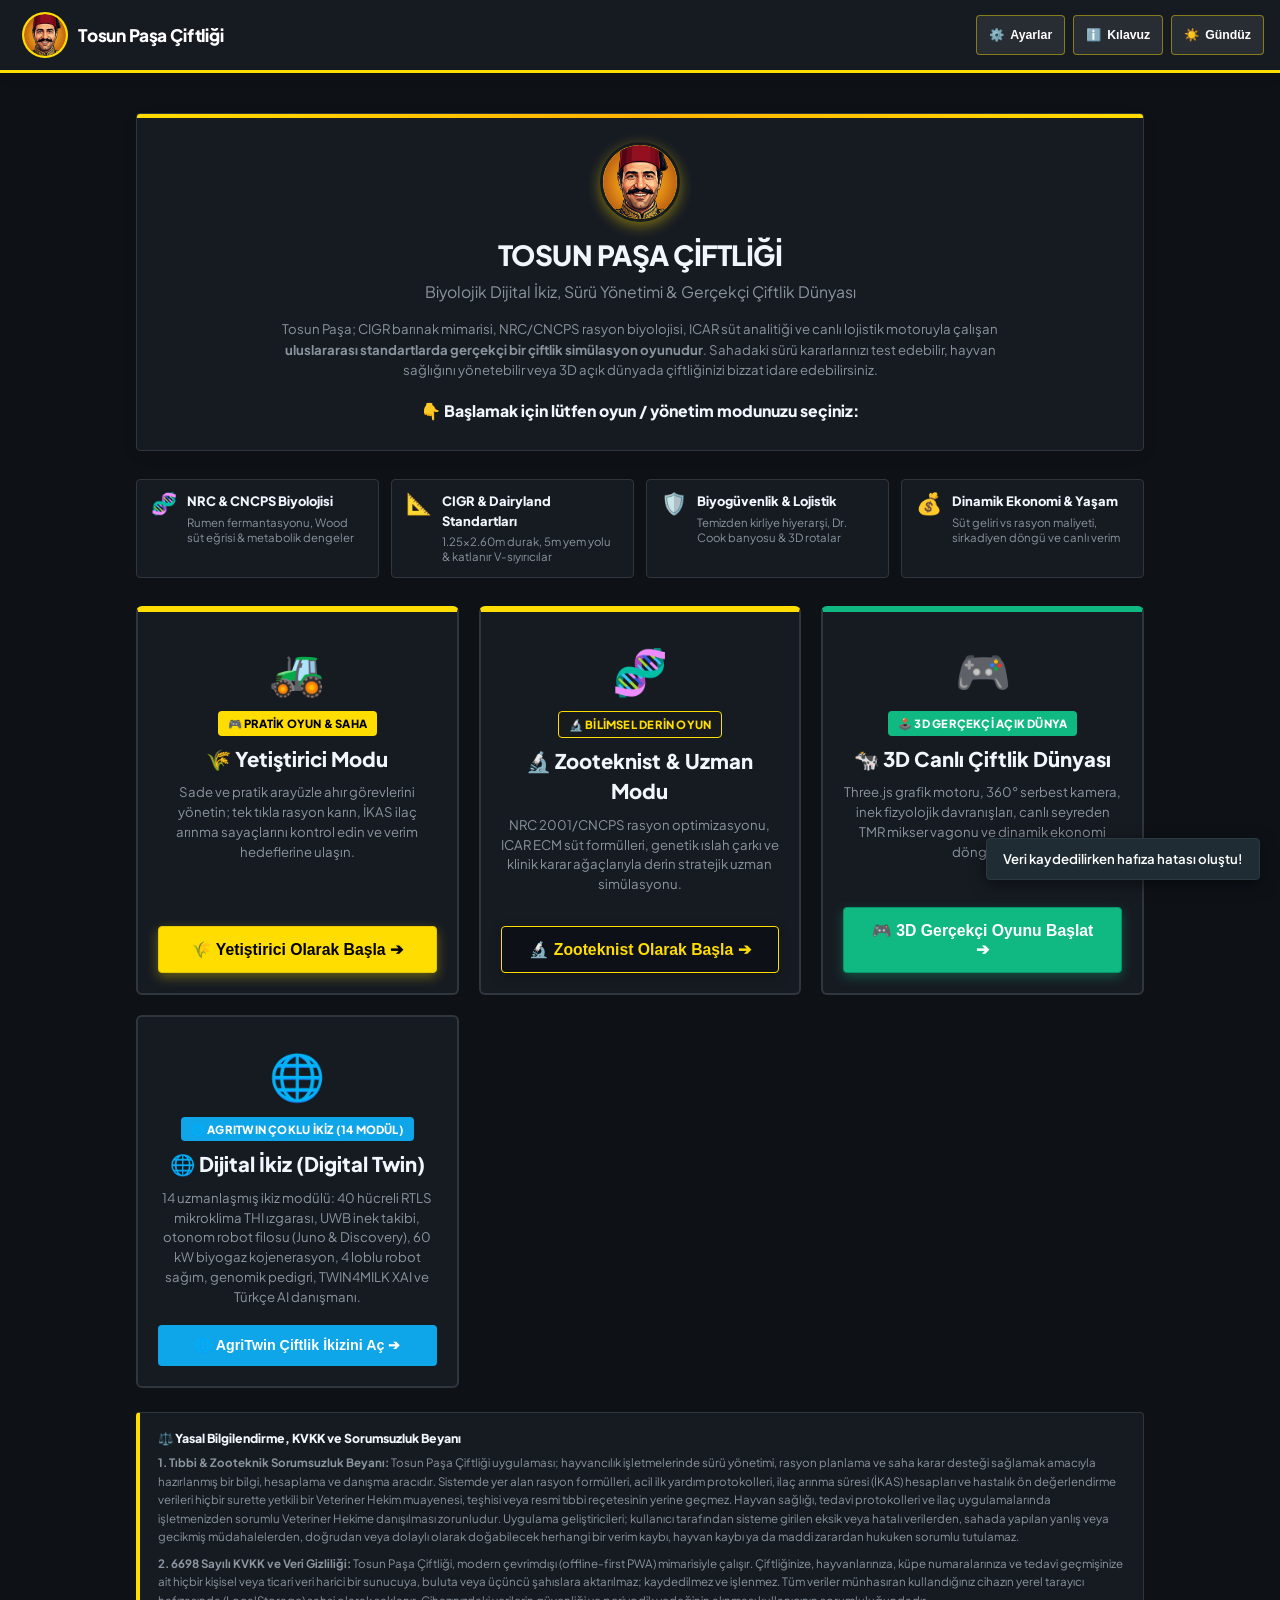
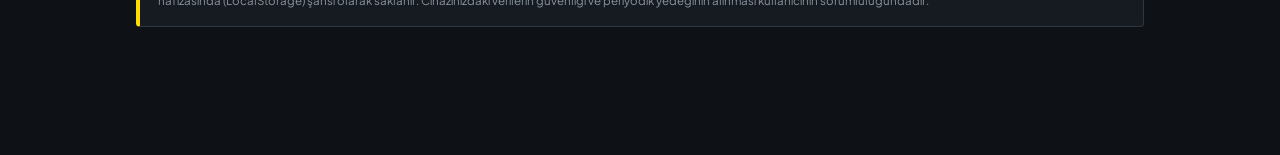
==== commit 61a8add4: "docs: add academic-grade README and comprehensive user guide manual with modal fix" ====
--- a/index.html
+++ b/index.html
@@ -2795,6 +2795,13 @@
 
         </div>
 
+      </div>
+      <div class="modal-footer">
+        <button type="button" class="btn btn-primary" onclick="closeModal('modal-help-guide')" style="font-weight: 800; padding: 8px 24px;">Anladım, Kılavuzu Kapat</button>
+      </div>
+    </div>
+  </div>
+
   <!-- 3. Yeni Doktor Tedavi / İKAS Kaydı Modalı -->
   <div id="modal-new-doc-rec" class="modal-overlay">
     <div class="modal-content">
